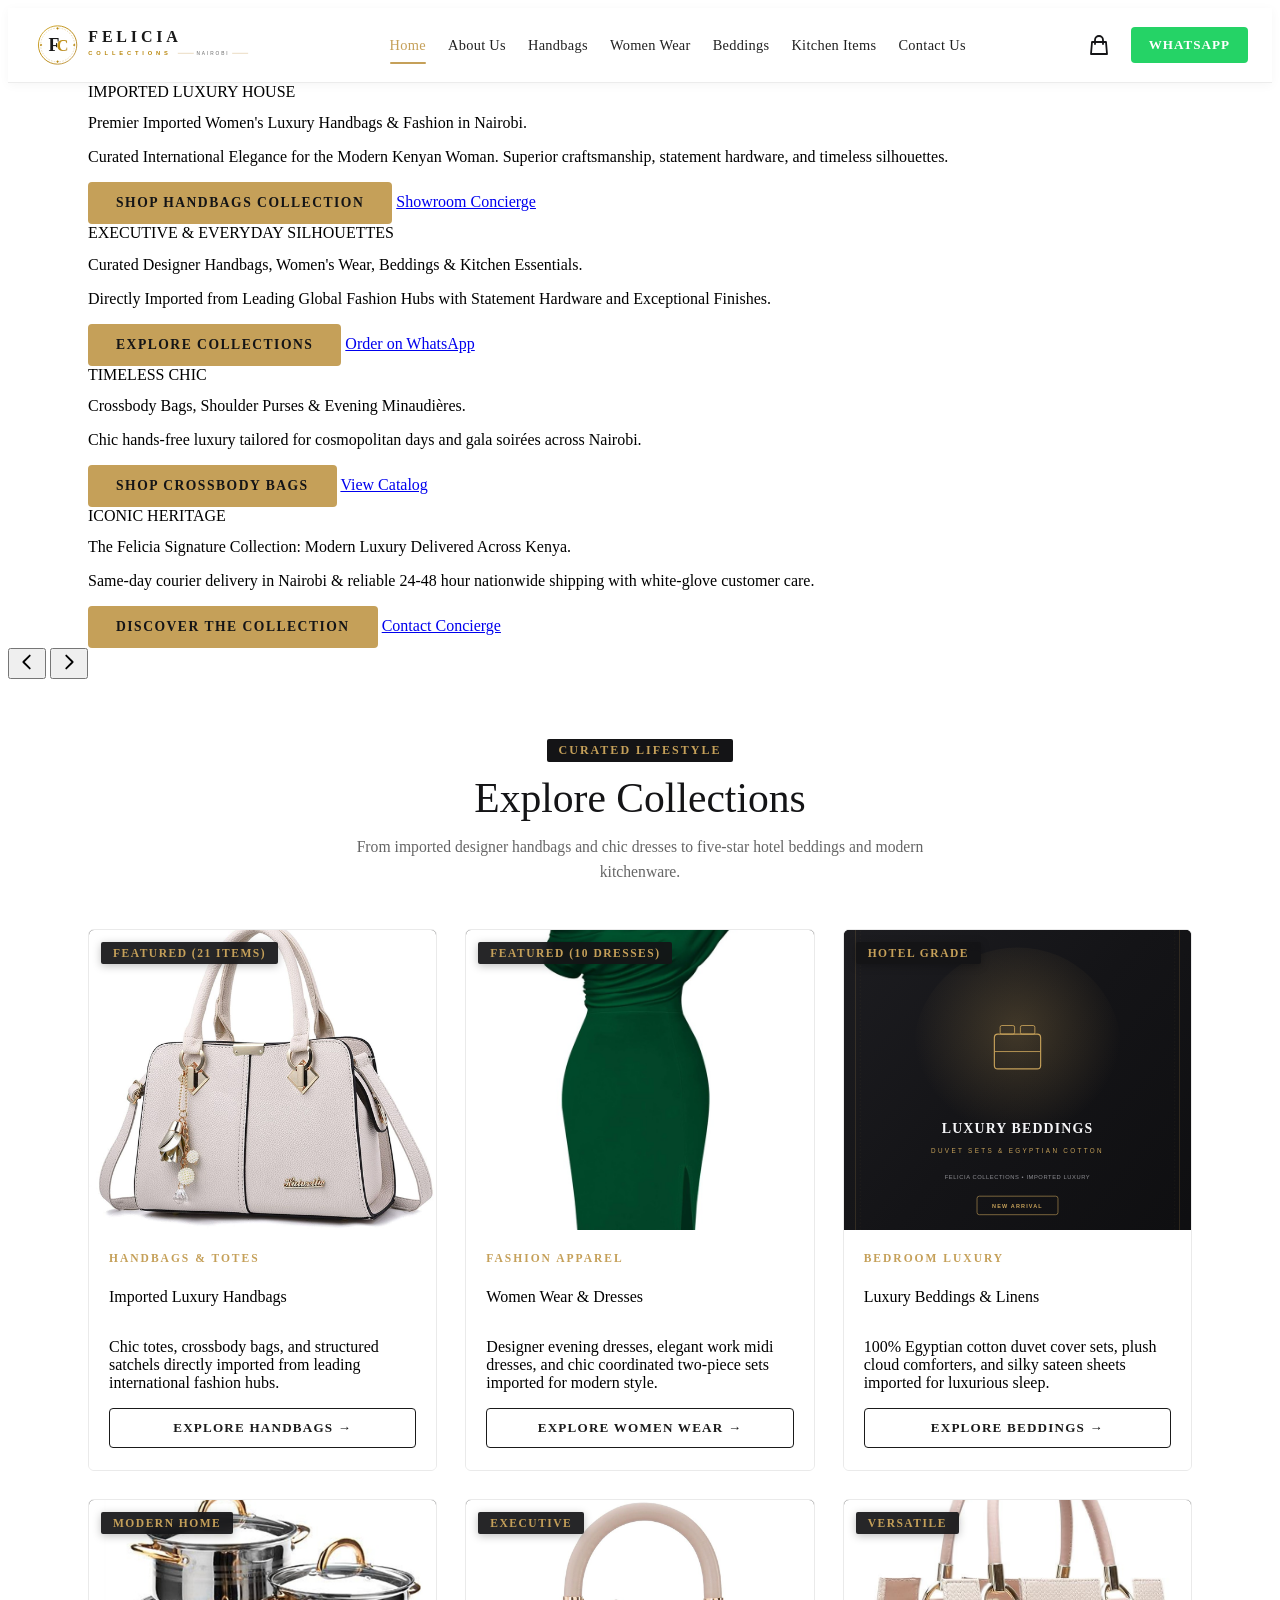
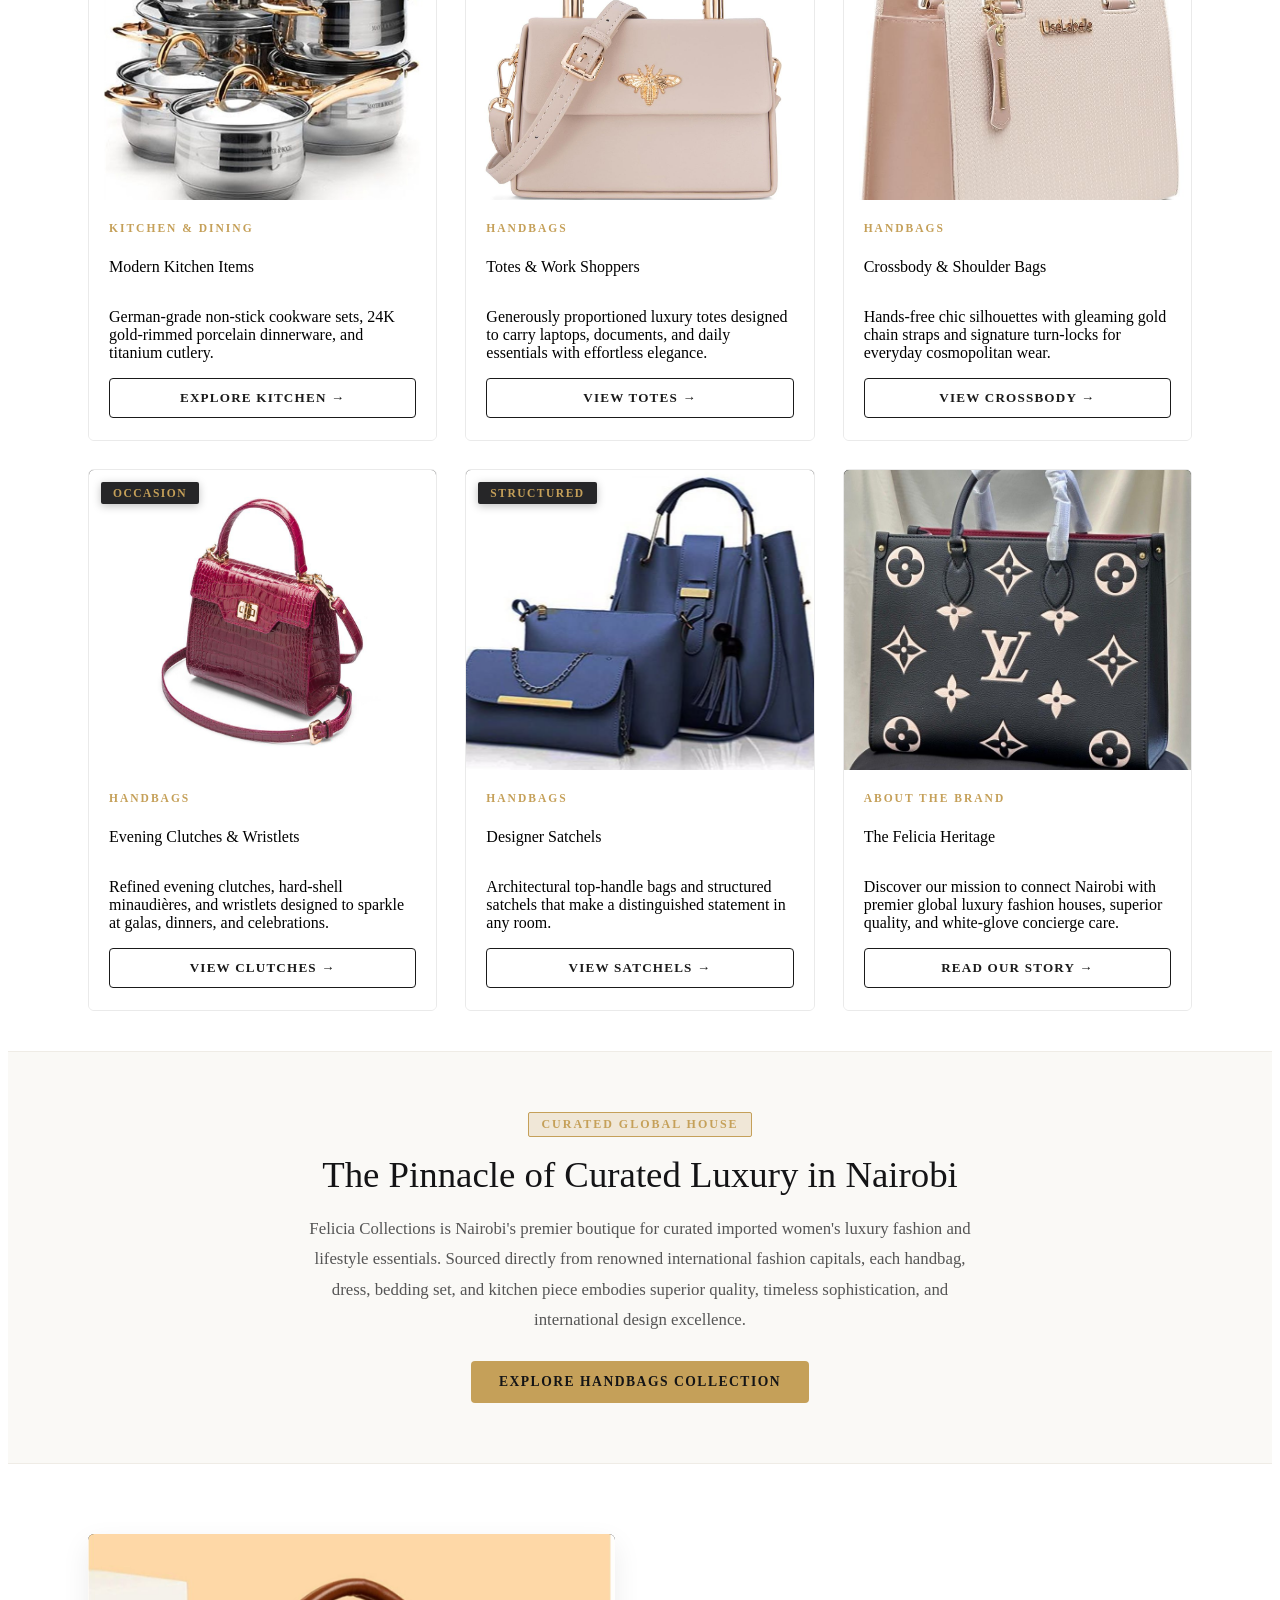
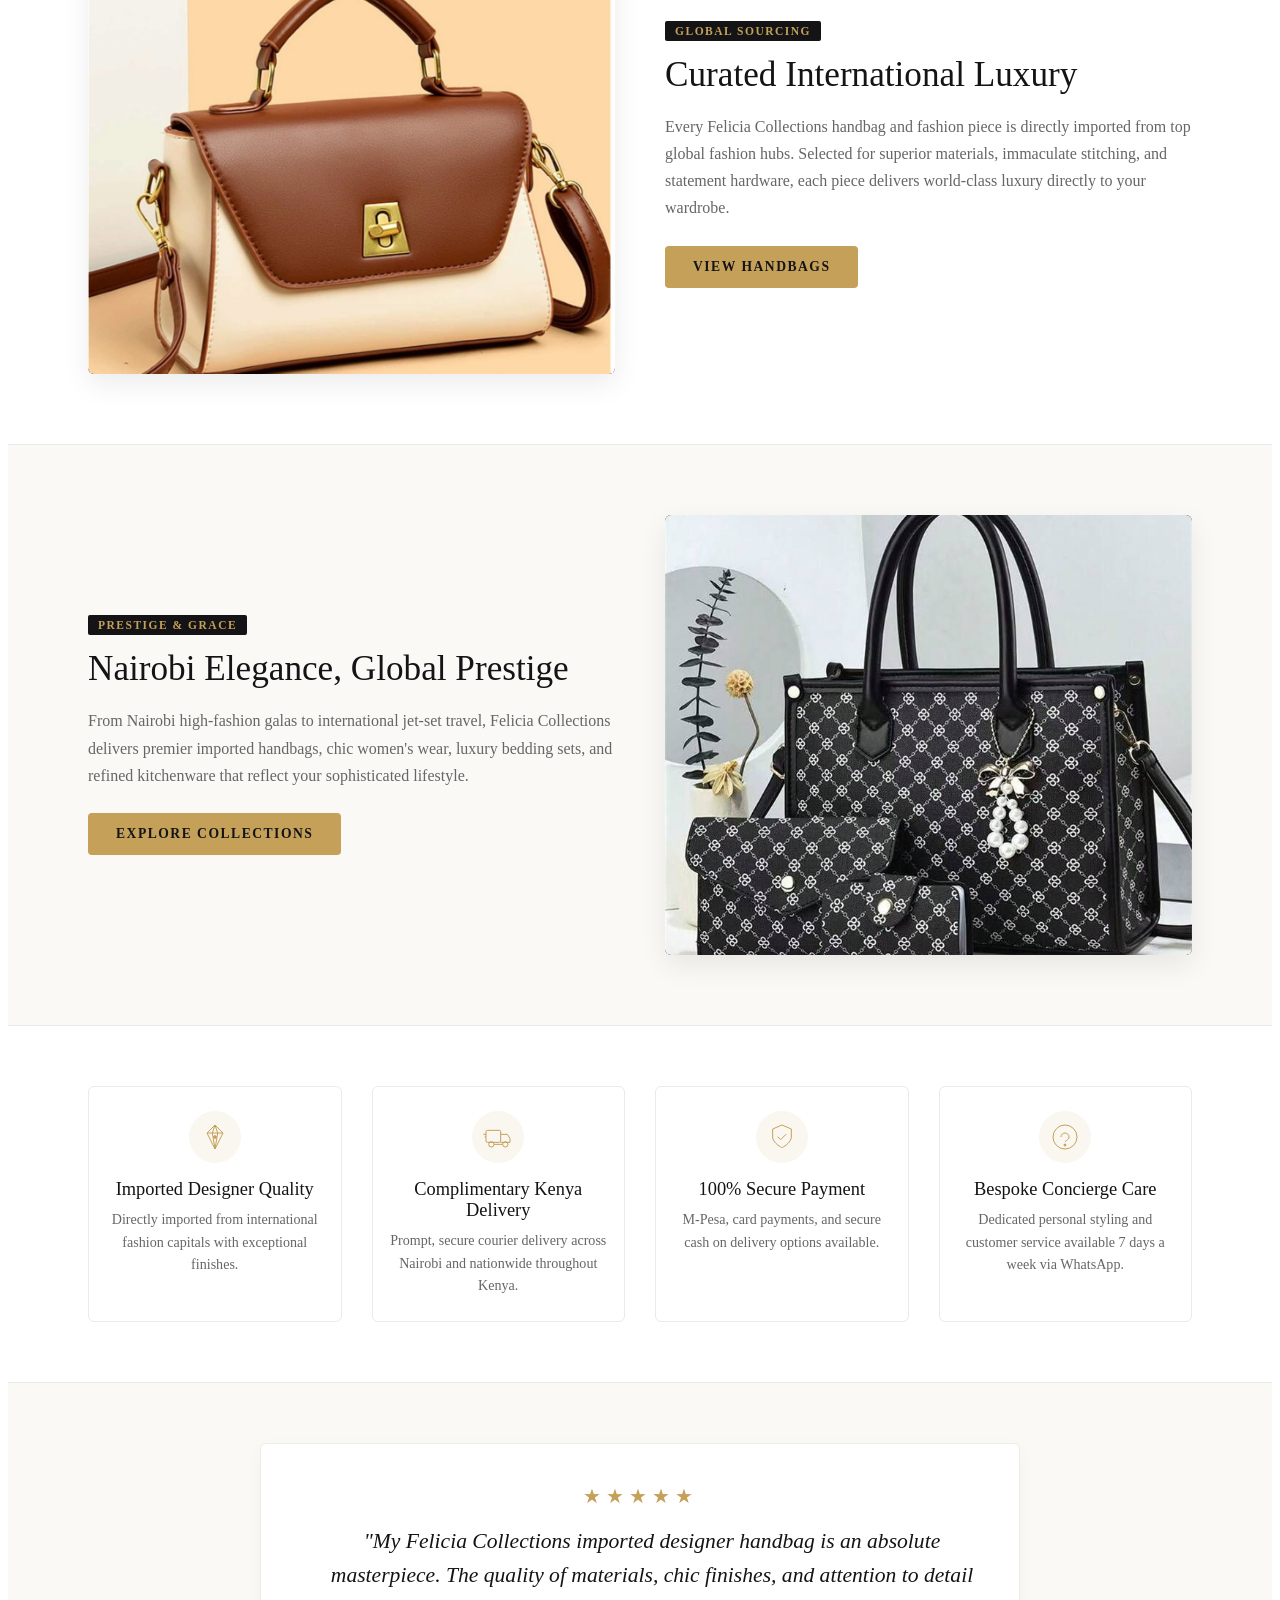
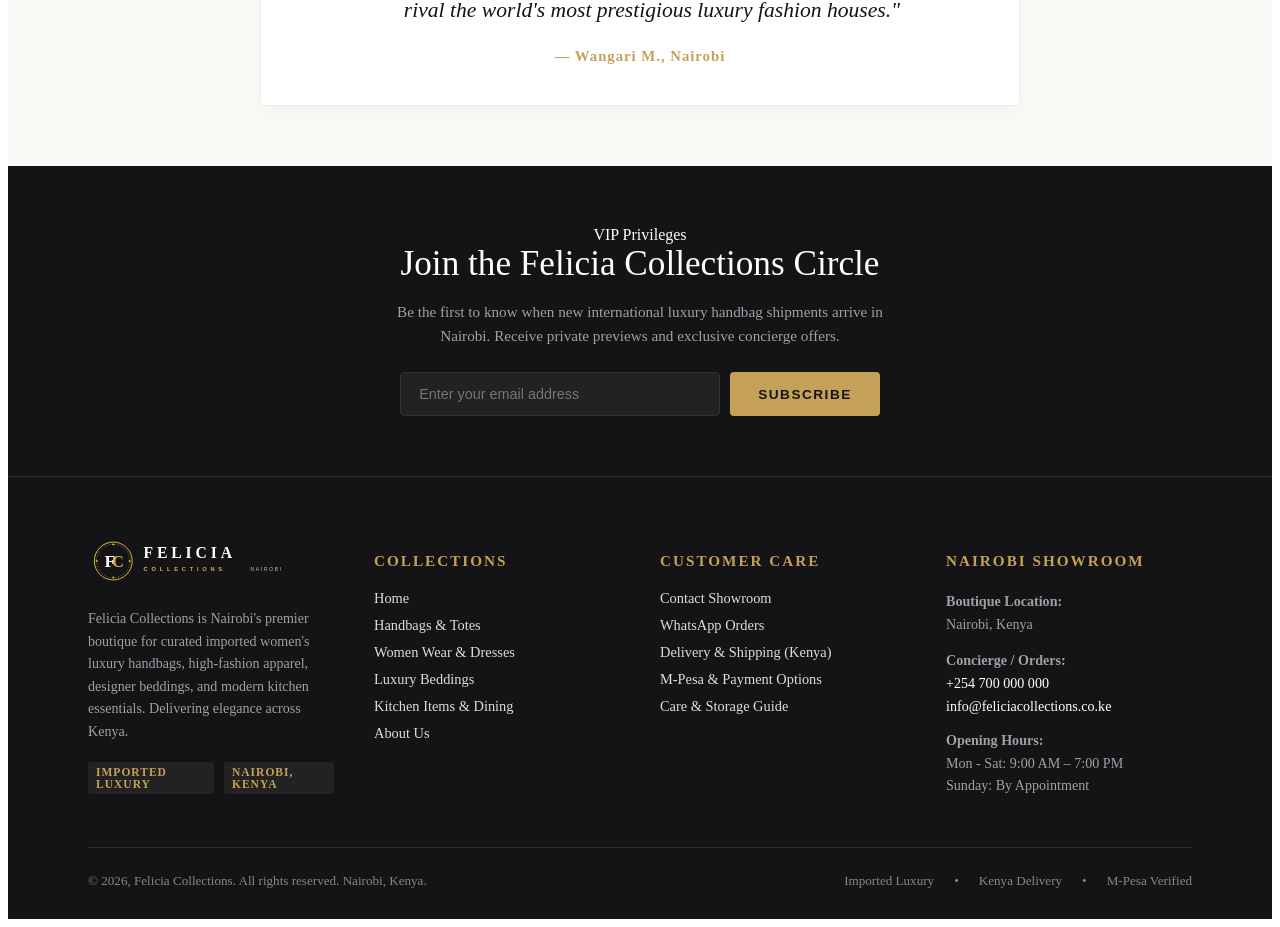
==== index.html @ e9b94bb6 "Initial commit: Felicia Collections website" ====
<!doctype html>
<html class="js" lang="en">
  <head>
    <meta charset="utf-8">
    <meta http-equiv="X-UA-Compatible" content="IE=edge">
    <meta name="viewport" content="width=device-width,initial-scale=1">
    <meta name="theme-color" content="#141416">
    <link rel="canonical" href="https://feliciacollections.co.ke/">
    <link rel="icon" type="image/svg+xml" href="images/felicia-favicon.svg">

    <title>Felicia Collections | Women's Luxury Handbags, Fashion &amp; Accessories in Nairobi</title>
    <meta name="description" content="Discover Felicia Collections: premier Nairobi luxury handbags, stylish totes, designer women's wear, luxury beddings and modern kitchen essentials imported for elegance.">
    <meta name="keywords" content="Felicia Collections, women handbags Nairobi, luxury bags Kenya, women fashion accessories Nairobi, leather tote bags Kenya, designer handbags Nairobi, women clothing and bags, luxury beddings Nairobi, kitchen items Kenya">

    <meta property="og:site_name" content="Felicia Collections">
    <meta property="og:url" content="https://feliciacollections.co.ke/">
    <meta property="og:title" content="Felicia Collections | Women's Luxury Handbags, Fashion &amp; Accessories in Nairobi">
    <meta property="og:type" content="website">
    <meta property="og:description" content="Discover Felicia Collections: premier Nairobi luxury handbags, stylish totes, designer women's wear, luxury beddings and modern kitchen essentials imported for elegance.">
    <meta property="og:image" content="images/d9ea7b0f924a6059c04134fa5bf24ef8.jpg">

    <meta name="twitter:card" content="summary_large_image">
    <meta name="twitter:title" content="Felicia Collections | Women's Luxury Handbags, Fashion &amp; Accessories in Nairobi">
    <meta name="twitter:description" content="Discover Felicia Collections: premier Nairobi luxury handbags, stylish totes, designer women's wear, luxury beddings and modern kitchen essentials imported for elegance.">
    <meta name="twitter:image" content="images/d9ea7b0f924a6059c04134fa5bf24ef8.jpg">

    <!-- CSS Assets -->
    <link href="css/base.css" rel="stylesheet" type="text/css" media="all">
    <link href="css/component-list-menu.css" rel="stylesheet" type="text/css" media="all">
    <link href="css/component-search.css" rel="stylesheet" type="text/css" media="all">
    <link href="css/component-menu-drawer.css" rel="stylesheet" type="text/css" media="all">
    <link href="css/component-price.css" rel="stylesheet" type="text/css" media="all">
    <link href="css/component-card.css" rel="stylesheet" type="text/css" media="all">
    <link href="css/section-footer.css" rel="stylesheet" type="text/css" media="all">
    <link href="css/component-list-social.css" rel="stylesheet" type="text/css" media="all">

    
<style id="felicia-master-ui-styles">
  :root {
    --felicia-gold: #C5A059;
    --felicia-gold-light: #D4AF37;
    --felicia-gold-dark: #A7823B;
    --felicia-dark: #141416;
    --felicia-dark-card: #1A1A1E;
    --felicia-cream: #FAF9F6;
  }

  *, *::before, *::after { box-sizing: border-box; }

  /* ===================================================
     1. SITE HEADER (Fixed height, no clipping, no wrapping)
     =================================================== */
  .felicia-site-header {
    position: sticky;
    top: 0;
    z-index: 1000;
    background: #FFFFFF;
    border-bottom: 1px solid #ECECEC;
    box-shadow: 0 2px 10px rgba(0, 0, 0, 0.04);
    width: 100%;
  }
  .felicia-header-inner {
    display: flex;
    align-items: center;
    justify-content: space-between;
    height: 74px;
    padding: 0 1.5rem;
    max-width: 1360px;
    margin: 0 auto;
  }
  .felicia-header-brand-wrap {
    display: flex;
    align-items: center;
    gap: 14px;
    flex-shrink: 0;
  }
  .felicia-mobile-hamburger {
    display: none;
    background: none;
    border: none;
    color: #141416;
    cursor: pointer;
    padding: 6px;
    border-radius: 4px;
  }
  .felicia-mobile-hamburger:hover {
    background: #F4F4F4;
  }
  .header__heading-logo {
    max-height: 46px;
    width: auto;
    object-fit: contain;
    display: block;
  }

  /* Desktop Nav */
  .felicia-desktop-nav {
    display: flex;
    align-items: center;
    justify-content: center;
    flex-grow: 1;
    margin: 0 1.5rem;
  }
  .felicia-desktop-menu {
    display: flex;
    align-items: center;
    gap: 22px;
    list-style: none;
    margin: 0;
    padding: 0;
    white-space: nowrap !important;
    flex-wrap: nowrap !important;
  }
  .felicia-nav-item {
    text-decoration: none;
    font-size: 0.9rem;
    font-weight: 500;
    color: #222222;
    letter-spacing: 0.3px;
    padding: 8px 0;
    position: relative;
    transition: color 0.2s ease;
    white-space: nowrap;
    display: inline-block;
  }
  .felicia-nav-item:hover, .felicia-nav-item.active {
    color: var(--felicia-gold);
  }
  .felicia-nav-item.active::after {
    content: '';
    position: absolute;
    bottom: -2px;
    left: 0;
    right: 0;
    height: 2px;
    background: var(--felicia-gold);
    border-radius: 2px;
  }

  /* Header Actions */
  .felicia-header-actions {
    display: flex;
    align-items: center;
    gap: 14px;
    flex-shrink: 0;
  }

  /* Responsive Breakpoint for Mobile Nav (<= 1080px) */
  @media screen and (max-width: 1080px) {
    .felicia-mobile-hamburger {
      display: flex;
      align-items: center;
      justify-content: center;
    }
    .felicia-desktop-nav {
      display: none !important;
    }
    .felicia-header-inner {
      height: 64px;
      padding: 0 1rem;
    }
    .header__heading-logo {
      max-height: 38px;
    }
  }

  /* Mobile Drawer */
  .felicia-mobile-drawer-panel {
    position: absolute;
    top: 0;
    left: -320px;
    width: 100%;
    max-width: 320px;
    height: 100%;
    background: #FFFFFF;
    box-shadow: 4px 0 25px rgba(0,0,0,0.15);
    display: flex;
    flex-direction: column;
    transition: left 0.3s cubic-bezier(0.16, 1, 0.3, 1);
    z-index: 10001;
  }
  .felicia-drawer-overlay.active .felicia-mobile-drawer-panel {
    left: 0;
  }
  .felicia-mobile-nav-link {
    text-decoration: none;
    font-size: 1.05rem;
    font-weight: 500;
    color: #141416;
    padding: 8px 0;
    display: block;
    transition: color 0.2s ease;
  }
  .felicia-mobile-nav-link.active, .felicia-mobile-nav-link:hover {
    color: var(--felicia-gold);
    font-weight: 600;
  }

  /* ===================================================
     2. HERO SECTIONS & TAGS (NEVER OVERLAP TITLE!)
     =================================================== */
  .felicia-page-hero {
    background: #141416;
    color: #FFFFFF;
    padding: 70px 20px 65px 20px;
    text-align: center;
    position: relative;
    overflow: hidden;
  }
  .felicia-page-hero::before {
    content: '';
    position: absolute;
    top: 0; left: 0; right: 0; bottom: 0;
    background: radial-gradient(circle at center, rgba(197, 160, 89, 0.16) 0%, rgba(0,0,0,0.65) 80%);
    pointer-events: none;
  }
  .felicia-page-hero-inner {
    position: relative;
    max-width: 820px;
    margin: 0 auto;
    z-index: 1;
    display: flex;
    flex-direction: column;
    align-items: center;
    justify-content: center;
  }

  /* Static, standalone hero pill tag (NEVER ABSOLUTE!) */
  .felicia-hero-tag {
    display: inline-block !important;
    position: static !important;
    padding: 6px 16px;
    background: rgba(197, 160, 89, 0.16);
    border: 1px solid var(--felicia-gold);
    color: var(--felicia-gold);
    font-size: 0.75rem;
    font-weight: 600;
    letter-spacing: 2px;
    text-transform: uppercase;
    border-radius: 2px;
    margin: 0 auto 18px auto;
    width: fit-content;
  }

  .felicia-page-hero h1 {
    font-family: 'Playfair Display', Georgia, serif;
    font-size: clamp(2.1rem, 4vw, 3.2rem);
    font-weight: 700;
    letter-spacing: 1px;
    margin: 0 0 16px 0;
    color: #F8F8FA;
    line-height: 1.25;
    position: static !important;
  }

  .felicia-page-hero p {
    font-size: clamp(0.95rem, 1.8vw, 1.15rem);
    color: #D4AF37;
    letter-spacing: 0.5px;
    margin: 0 auto;
    line-height: 1.65;
    max-width: 650px;
    position: static !important;
  }

  /* Standalone section tag */
  .felicia-section-tag {
    display: inline-block !important;
    position: static !important;
    padding: 5px 14px;
    background: #141416;
    color: var(--felicia-gold);
    font-size: 0.72rem;
    font-weight: 600;
    letter-spacing: 2px;
    text-transform: uppercase;
    border-radius: 2px;
    margin: 0 auto 12px auto;
    width: fit-content;
  }

  /* Product Card Image Badge (ONLY on card images) */
  .felicia-card-badge {
    position: absolute;
    top: 12px;
    left: 12px;
    z-index: 2;
    padding: 5px 12px;
    background: rgba(20, 20, 22, 0.92);
    color: var(--felicia-gold);
    font-size: 0.72rem;
    font-weight: 600;
    letter-spacing: 1.5px;
    text-transform: uppercase;
    border-radius: 2px;
    backdrop-filter: blur(4px);
    box-shadow: 0 2px 8px rgba(0,0,0,0.25);
  }

  /* ===================================================
     3. PRODUCT CARDS & GRID
     =================================================== */
  .felicia-grid {
    display: grid;
    grid-template-columns: repeat(3, 1fr);
    gap: 28px;
    width: 100%;
    box-sizing: border-box;
    margin: 0;
    padding: 0;
  }
  @media screen and (max-width: 989px) {
    .felicia-grid {
      grid-template-columns: repeat(2, 1fr);
      gap: 20px;
    }
  }
  @media screen and (max-width: 600px) {
    .felicia-grid {
      grid-template-columns: 1fr;
      gap: 18px;
    }
  }

  .felicia-product-card {
    position: relative;
    background: #FFFFFF;
    border: 1px solid #EAEAEA;
    border-radius: 6px;
    overflow: hidden !important;
    display: flex;
    flex-direction: column;
    box-sizing: border-box;
    width: 100%;
    transition: transform 0.3s ease, box-shadow 0.3s ease;
  }
  .felicia-product-card:hover {
    transform: translateY(-4px);
    box-shadow: 0 14px 30px rgba(0, 0, 0, 0.08);
  }

  .felicia-card-img-wrapper {
    position: relative;
    width: 100%;
    height: 300px;
    overflow: hidden !important;
    background: #141416;
    display: block;
    cursor: pointer;
  }
  .felicia-card-img-wrapper img {
    position: absolute;
    top: 0;
    left: 0;
    width: 100% !important;
    height: 100% !important;
    max-width: 100% !important;
    object-fit: cover !important;
    display: block;
    transition: transform 0.5s ease;
    border: 0;
  }
  .felicia-product-card:hover .felicia-card-img-wrapper img {
    transform: scale(1.05);
  }

  .felicia-card-body {
    padding: 22px 20px;
    display: flex;
    flex-direction: column;
    flex-grow: 1;
    background: #FFFFFF;
    box-sizing: border-box;
  }
  .felicia-card-category {
    font-size: 0.72rem;
    color: var(--felicia-gold);
    text-transform: uppercase;
    letter-spacing: 2px;
    font-weight: 600;
    margin-bottom: 8px;
  }
  .felicia-product-title-link {
    font-family: 'Playfair Display', Georgia, serif;
    font-size: 1.15rem;
    font-weight: 600;
    color: #1A1A1A;
    text-decoration: underline;
    text-underline-offset: 3px;
    text-decoration-color: #0b66c2;
    line-height: 1.35;
    margin: 0 0 10px 0;
    display: inline-block;
    transition: color 0.2s ease, text-decoration-color 0.2s ease;
    cursor: pointer;
  }
  .felicia-product-title-link:hover {
    color: #0b66c2;
    text-decoration-color: #0b66c2;
  }
  .felicia-card-price {
    font-size: 1.15rem;
    font-weight: 700;
    color: #1A1A1A;
    margin-bottom: 14px;
    letter-spacing: 0.5px;
  }
  .felicia-btn-add-to-cart {
    display: flex;
    align-items: center;
    justify-content: center;
    width: 100%;
    background: #1E5631;
    color: #FFFFFF !important;
    padding: 12px 16px;
    font-weight: 700;
    font-size: 0.88rem;
    letter-spacing: 1px;
    text-transform: uppercase;
    border: none;
    border-radius: 4px;
    cursor: pointer;
    transition: background 0.2s ease, transform 0.15s ease, box-shadow 0.2s ease;
    text-decoration: underline;
    text-underline-offset: 3px;
    margin-top: auto;
  }
  .felicia-btn-add-to-cart:hover {
    background: #144023;
    transform: translateY(-1px);
    box-shadow: 0 4px 12px rgba(30, 86, 49, 0.35);
  }
  .felicia-btn-add-to-cart:active {
    transform: translateY(0);
  }

  /* WhatsApp & Action buttons */
  .felicia-btn-whatsapp {
    display: inline-flex;
    align-items: center;
    justify-content: center;
    gap: 8px;
    background: #25D366;
    color: #FFFFFF !important;
    padding: 10px 18px;
    font-weight: 600;
    font-size: 0.82rem;
    letter-spacing: 1px;
    text-transform: uppercase;
    text-decoration: none;
    border-radius: 4px;
    transition: background 0.25s ease, transform 0.2s ease;
    border: none;
    cursor: pointer;
    white-space: nowrap;
  }
  .felicia-btn-whatsapp:hover {
    background: #1EBE5D;
    transform: translateY(-1px);
  }

  .felicia-btn-primary {
    display: inline-block;
    background: var(--felicia-gold);
    color: #141416 !important;
    padding: 13px 28px;
    font-size: 0.85rem;
    font-weight: 600;
    letter-spacing: 1.5px;
    text-transform: uppercase;
    text-decoration: none;
    border-radius: 4px;
    transition: all 0.25s ease;
  }
  .felicia-btn-primary:hover {
    background: var(--felicia-gold-light);
    transform: translateY(-2px);
    box-shadow: 0 8px 20px rgba(197, 160, 89, 0.35);
  }

  .felicia-card-btn {
    display: block;
    text-align: center;
    padding: 11px 16px;
    font-size: 0.82rem;
    font-weight: 600;
    text-transform: uppercase;
    letter-spacing: 1.2px;
    border: 1px solid #1A1A1A;
    color: #1A1A1A;
    text-decoration: none;
    border-radius: 4px;
    transition: all 0.25s ease;
    margin-top: auto;
  }
  .felicia-card-btn:hover {
    background: #1A1A1A;
    color: var(--felicia-gold);
    border-color: #1A1A1A;
  }

  /* Cart Trigger & Counter */
  .felicia-cart-trigger {
    position: relative;
    background: none;
    border: none;
    cursor: pointer;
    display: flex;
    align-items: center;
    color: #141416;
    padding: 6px;
  }
  .felicia-cart-counter {
    position: absolute;
    top: -4px;
    right: -6px;
    background: var(--felicia-gold);
    color: #141416;
    font-size: 0.72rem;
    font-weight: 700;
    min-width: 19px;
    height: 19px;
    border-radius: 50%;
    display: flex;
    align-items: center;
    justify-content: center;
    padding: 0 4px;
    box-shadow: 0 2px 6px rgba(0,0,0,0.25);
  }
</style>

  </head>
  <body class="gradient">
<header class="felicia-site-header">
      <div class="felicia-header-inner">
        
        <!-- Left: Mobile Hamburger & Brand Logo -->
        <div class="felicia-header-brand-wrap">
          <button type="button" class="felicia-mobile-hamburger" onclick="toggleMobileDrawer(true)" aria-label="Open Navigation">
            <svg xmlns="http://www.w3.org/2000/svg" width="24" height="24" fill="none" viewBox="0 0 24 24" stroke="currentColor" stroke-width="2">
              <path stroke-linecap="round" stroke-linejoin="round" d="M4 6h16M4 12h16M4 18h16" />
            </svg>
          </button>

          <a href="index.html" style="display: flex; align-items: center; text-decoration: none;">
            <img src="images/felicia-collections-logo.svg" alt="Felicia Collections" width="220" height="44" class="header__heading-logo">
          </a>
        </div>

        <!-- Center: Desktop Navigation (Single Line, No Wrap) -->
        <nav class="felicia-desktop-nav" aria-label="Main Navigation">
          <ul class="felicia-desktop-menu">
            <li><a href="index.html" class="felicia-nav-item active">Home</a></li>
        <li><a href="about-us.html" class="felicia-nav-item">About Us</a></li>
        <li><a href="handbags.html" class="felicia-nav-item">Handbags</a></li>
        <li><a href="women-wear.html" class="felicia-nav-item">Women Wear</a></li>
        <li><a href="beddings.html" class="felicia-nav-item">Beddings</a></li>
        <li><a href="kitchen-items.html" class="felicia-nav-item">Kitchen Items</a></li>
        <li><a href="contact-us.html" class="felicia-nav-item">Contact Us</a></li>
          </ul>
        </nav>

        <!-- Right: Actions (Cart & WhatsApp) -->
        <div class="felicia-header-actions">
          <button type="button" class="felicia-cart-trigger" onclick="toggleCartDrawer(true)" aria-label="View Shopping Bag" title="Shopping Bag">
            <svg xmlns="http://www.w3.org/2000/svg" fill="none" viewBox="0 0 24 24" stroke="currentColor" stroke-width="1.8" width="24" height="24">
              <path stroke-linecap="round" stroke-linejoin="round" d="M16 11V7a4 4 0 00-8 0v4M5 9h14l1 12H4L5 9z" />
            </svg>
            <span class="felicia-cart-counter">0</span>
          </button>
          
          <a href="https://wa.me/254700000000?text=Hello%20Felicia%20Collections,%20I%20would%20like%20to%20inquire%20about%20your%20luxury%20products" class="felicia-btn-whatsapp" target="_blank" rel="noopener">
            WhatsApp
          </a>
        </div>

      </div>
    </header>

    <!-- Mobile Navigation Drawer -->
    <div id="felicia-mobile-drawer" class="felicia-drawer-overlay" onclick="handleMobileDrawerClick(event)">
      <div class="felicia-mobile-drawer-panel">
        <div style="display: flex; align-items: center; justify-content: space-between; padding: 18px 20px; border-bottom: 1px solid #EEE;">
          <img src="images/felicia-collections-logo.svg" alt="Felicia Collections" width="180" height="38">
          <button type="button" onclick="toggleMobileDrawer(false)" style="background: none; border: none; font-size: 1.8rem; cursor: pointer; color: #141416; line-height: 1;">&times;</button>
        </div>
        <ul style="list-style: none; padding: 20px; margin: 0; display: flex; flex-direction: column; gap: 12px;">
          <li><a href="index.html" class="felicia-mobile-nav-link active">Home</a></li>
      <li><a href="about-us.html" class="felicia-mobile-nav-link">About Us</a></li>
      <li><a href="handbags.html" class="felicia-mobile-nav-link">Handbags</a></li>
      <li><a href="women-wear.html" class="felicia-mobile-nav-link">Women Wear</a></li>
      <li><a href="beddings.html" class="felicia-mobile-nav-link">Beddings</a></li>
      <li><a href="kitchen-items.html" class="felicia-mobile-nav-link">Kitchen Items</a></li>
      <li><a href="contact-us.html" class="felicia-mobile-nav-link">Contact Us</a></li>
        </ul>
        <div style="padding: 20px; border-top: 1px solid #EEE; margin-top: auto;">
          <a href="https://wa.me/254700000000" class="felicia-btn-whatsapp" style="width: 100%; text-align: center;">WhatsApp Concierge</a>
        </div>
      </div>
    </div>
<main id="MainContent" class="content-for-layout focus-none" role="main" tabindex="-1">

    <!-- Auto-Changing Hero Slideshow -->
    <section class="felicia-hero-slider" id="felicia-hero-slider" aria-label="Hero Slideshow">
      
      <!-- Slide 1 -->
      <div class="felicia-slide active" data-slide="0">
        <div class="felicia-slide-bg" style="background-image: url('images/275eecf5570e69c7487aad7771a700c2.jpg');"></div>
        <div class="felicia-slide-overlay"></div>
        <div class="page-width" style="height: 100%;">
          <div class="felicia-slide-content">
            <span class="felicia-slide-tag">IMPORTED LUXURY HOUSE</span>
            <h2 class="felicia-slide-title">Premier Imported Women's Luxury Handbags &amp; Fashion in Nairobi.</h2>
            <p class="felicia-slide-desc">Curated International Elegance for the Modern Kenyan Woman. Superior craftsmanship, statement hardware, and timeless silhouettes.</p>
            <div class="felicia-slide-actions">
              <a href="handbags.html" class="felicia-btn-primary">Shop Handbags Collection</a>
              <a href="contact-us.html" class="felicia-btn-outline">Showroom Concierge</a>
            </div>
          </div>
        </div>
      </div>

      <!-- Slide 2 -->
      <div class="felicia-slide" data-slide="1">
        <div class="felicia-slide-bg" style="background-image: url('images/ba971fbf79e3d92a002446cdb85b4d7f.jpg');"></div>
        <div class="felicia-slide-overlay"></div>
        <div class="page-width" style="height: 100%;">
          <div class="felicia-slide-content">
            <span class="felicia-slide-tag">EXECUTIVE &amp; EVERYDAY SILHOUETTES</span>
            <h2 class="felicia-slide-title">Curated Designer Handbags, Women's Wear, Beddings &amp; Kitchen Essentials.</h2>
            <p class="felicia-slide-desc">Directly Imported from Leading Global Fashion Hubs with Statement Hardware and Exceptional Finishes.</p>
            <div class="felicia-slide-actions">
              <a href="handbags.html" class="felicia-btn-primary">Explore Collections</a>
              <a href="https://wa.me/254700000000" class="felicia-btn-outline" target="_blank" rel="noopener">Order on WhatsApp</a>
            </div>
          </div>
        </div>
      </div>

      <!-- Slide 3 -->
      <div class="felicia-slide" data-slide="2">
        <div class="felicia-slide-bg" style="background-image: url('images/0b958184287aa3df7714433d45dcdc85.jpg');"></div>
        <div class="felicia-slide-overlay"></div>
        <div class="page-width" style="height: 100%;">
          <div class="felicia-slide-content">
            <span class="felicia-slide-tag">TIMELESS CHIC</span>
            <h2 class="felicia-slide-title">Crossbody Bags, Shoulder Purses &amp; Evening Minaudières.</h2>
            <p class="felicia-slide-desc">Chic hands-free luxury tailored for cosmopolitan days and gala soirées across Nairobi.</p>
            <div class="felicia-slide-actions">
              <a href="handbags.html" class="felicia-btn-primary">Shop Crossbody Bags</a>
              <a href="handbags.html" class="felicia-btn-outline">View Catalog</a>
            </div>
          </div>
        </div>
      </div>

      <!-- Slide 4 -->
      <div class="felicia-slide" data-slide="3">
        <div class="felicia-slide-bg" style="background-image: url('images/d9ea7b0f924a6059c04134fa5bf24ef8.jpg');"></div>
        <div class="felicia-slide-overlay"></div>
        <div class="page-width" style="height: 100%;">
          <div class="felicia-slide-content">
            <span class="felicia-slide-tag">ICONIC HERITAGE</span>
            <h2 class="felicia-slide-title">The Felicia Signature Collection: Modern Luxury Delivered Across Kenya.</h2>
            <p class="felicia-slide-desc">Same-day courier delivery in Nairobi &amp; reliable 24-48 hour nationwide shipping with white-glove customer care.</p>
            <div class="felicia-slide-actions">
              <a href="handbags.html" class="felicia-btn-primary">Discover the Collection</a>
              <a href="contact-us.html" class="felicia-btn-outline">Contact Concierge</a>
            </div>
          </div>
        </div>
      </div>

      <!-- Controls -->
      <button class="felicia-slider-arrow felicia-slider-prev" onclick="changeHeroSlide(-1)" aria-label="Previous Slide">
        <svg xmlns="http://www.w3.org/2000/svg" fill="none" viewBox="0 0 24 24" stroke="currentColor" width="22" height="22" stroke-width="2">
          <path stroke-linecap="round" stroke-linejoin="round" d="M15 19l-7-7 7-7"/>
        </svg>
      </button>
      <button class="felicia-slider-arrow felicia-slider-next" onclick="changeHeroSlide(1)" aria-label="Next Slide">
        <svg xmlns="http://www.w3.org/2000/svg" fill="none" viewBox="0 0 24 24" stroke="currentColor" width="22" height="22" stroke-width="2">
          <path stroke-linecap="round" stroke-linejoin="round" d="M9 5l7 7-7 7"/>
        </svg>
      </button>

      <div class="felicia-slider-dots">
        <div class="felicia-slider-dot active" onclick="jumpToHeroSlide(0)"></div>
        <div class="felicia-slider-dot" onclick="jumpToHeroSlide(1)"></div>
        <div class="felicia-slider-dot" onclick="jumpToHeroSlide(2)"></div>
        <div class="felicia-slider-dot" onclick="jumpToHeroSlide(3)"></div>
      </div>

    </section>

    <!-- Slideshow Auto-Interval JS Script -->
    <script>
      (function() {
        let currentSlide = 0;
        const slides = document.querySelectorAll('.felicia-slide');
        const dots = document.querySelectorAll('.felicia-slider-dot');
        const totalSlides = slides.length;
        let slideInterval = null;
        const intervalTime = 4500; // 4.5 seconds

        function showSlide(index) {
          slides.forEach((s, i) => {
            s.classList.toggle('active', i === index);
          });
          dots.forEach((d, i) => {
            d.classList.toggle('active', i === index);
          });
          currentSlide = index;
        }

        window.changeHeroSlide = function(direction) {
          let next = (currentSlide + direction + totalSlides) % totalSlides;
          showSlide(next);
          resetInterval();
        };

        window.jumpToHeroSlide = function(index) {
          showSlide(index);
          resetInterval();
        };

        function startInterval() {
          if (!slideInterval) {
            slideInterval = setInterval(() => {
              let next = (currentSlide + 1) % totalSlides;
              showSlide(next);
            }, intervalTime);
          }
        }

        function stopInterval() {
          if (slideInterval) {
            clearInterval(slideInterval);
            slideInterval = null;
          }
        }

        function resetInterval() {
          stopInterval();
          startInterval();
        }

        const sliderEl = document.getElementById('felicia-hero-slider');
        if (sliderEl) {
          sliderEl.addEventListener('mouseenter', stopInterval);
          sliderEl.addEventListener('mouseleave', startInterval);
          sliderEl.addEventListener('touchstart', stopInterval, { passive: true });
          sliderEl.addEventListener('touchend', startInterval, { passive: true });
        }

        startInterval();
      })();
    </script>
  
    <section id="shopify-section-collection-list" class="shopify-section section section-collection-list" style="padding: 60px 0 40px 0; background: #FFFFFF;">
      <div class="page-width">
        
        <div style="text-align: center; margin-bottom: 45px;">
          <span style="display: inline-block; padding: 4px 12px; background: #141416; color: #C5A059; font-size: 0.75rem; font-weight: 600; letter-spacing: 2px; text-transform: uppercase; border-radius: 2px; margin-bottom: 12px;">Curated Lifestyle</span>
          <h2 style="font-family: 'Playfair Display', Georgia, serif; font-size: clamp(2rem, 3.5vw, 2.6rem); margin: 0 0 12px 0; color: #141416;">
            Explore Collections
          </h2>
          <p style="color: #666; max-width: 650px; margin: 0 auto; font-size: 0.98rem; line-height: 1.6;">
            From imported designer handbags and chic dresses to five-star hotel beddings and modern kitchenware.
          </p>
        </div>

        <div class="felicia-grid">
          
          <!-- Card 1: Handbags -->
          <div class="felicia-product-card">
            <div class="felicia-card-img-wrapper">
        <img src="images/d9ea7b0f924a6059c04134fa5bf24ef8.jpg" alt="Imported Luxury Handbags" loading="lazy">
        <span class="felicia-card-badge">Featured (21 Items)</span>
            </div>
            <div class="felicia-card-body">
              <div class="felicia-card-category">HANDBAGS &amp; TOTES</div>
              <h3 class="felicia-card-title">Imported Luxury Handbags</h3>
              <p class="felicia-card-desc">Chic totes, crossbody bags, and structured satchels directly imported from leading international fashion hubs.</p>
              <a href="handbags.html" class="felicia-card-btn">Explore Handbags &rarr;</a>
            </div>
          </div>

          <!-- Card 2: Women Wear -->
          <div class="felicia-product-card">
            <div class="felicia-card-img-wrapper">
        <img src="images/women-dress-1.jpg" alt="Women Wear &amp; Dresses" loading="lazy">
        <span class="felicia-card-badge">Featured (10 Dresses)</span>
            </div>
            <div class="felicia-card-body">
              <div class="felicia-card-category">FASHION APPAREL</div>
              <h3 class="felicia-card-title">Women Wear &amp; Dresses</h3>
              <p class="felicia-card-desc">Designer evening dresses, elegant work midi dresses, and chic coordinated two-piece sets imported for modern style.</p>
              <a href="women-wear.html" class="felicia-card-btn">Explore Women Wear &rarr;</a>
            </div>
          </div>

          <!-- Card 3: Beddings -->
          <div class="felicia-product-card">
            <div class="felicia-card-img-wrapper">
        <img src="images/placeholder-beddings.svg" alt="Luxury Beddings &amp; Linens" loading="lazy">
        <span class="felicia-card-badge">Hotel Grade</span>
            </div>
            <div class="felicia-card-body">
              <div class="felicia-card-category">BEDROOM LUXURY</div>
              <h3 class="felicia-card-title">Luxury Beddings &amp; Linens</h3>
              <p class="felicia-card-desc">100% Egyptian cotton duvet cover sets, plush cloud comforters, and silky sateen sheets imported for luxurious sleep.</p>
              <a href="beddings.html" class="felicia-card-btn">Explore Beddings &rarr;</a>
            </div>
          </div>

          <!-- Card 4: Kitchen Items -->
          <div class="felicia-product-card">
            <div class="felicia-card-img-wrapper">
        <img src="images/kitchen-item-1.jpg" alt="Modern Kitchen Items &amp; Dining" loading="lazy">
        <span class="felicia-card-badge">Modern Home</span>
            </div>
            <div class="felicia-card-body">
              <div class="felicia-card-category">KITCHEN &amp; DINING</div>
              <h3 class="felicia-card-title">Modern Kitchen Items</h3>
              <p class="felicia-card-desc">German-grade non-stick cookware sets, 24K gold-rimmed porcelain dinnerware, and titanium cutlery.</p>
              <a href="kitchen-items.html" class="felicia-card-btn">Explore Kitchen &rarr;</a>
            </div>
          </div>

          <!-- Card 5: Totes & Shoppers -->
          <div class="felicia-product-card">
            <div class="felicia-card-img-wrapper">
        <img src="images/73338b9b9a82f2c5d7f2ec83f620b96f.jpg" alt="Executive Totes &amp; Shoppers" loading="lazy">
        <span class="felicia-card-badge">Executive</span>
            </div>
            <div class="felicia-card-body">
              <div class="felicia-card-category">HANDBAGS</div>
              <h3 class="felicia-card-title">Totes &amp; Work Shoppers</h3>
              <p class="felicia-card-desc">Generously proportioned luxury totes designed to carry laptops, documents, and daily essentials with effortless elegance.</p>
              <a href="handbags.html" class="felicia-card-btn">View Totes &rarr;</a>
            </div>
          </div>

          <!-- Card 6: Crossbody Bags -->
          <div class="felicia-product-card">
            <div class="felicia-card-img-wrapper">
        <img src="images/0b958184287aa3df7714433d45dcdc85.jpg" alt="Crossbody &amp; Shoulder Bags" loading="lazy">
        <span class="felicia-card-badge">Versatile</span>
            </div>
            <div class="felicia-card-body">
              <div class="felicia-card-category">HANDBAGS</div>
              <h3 class="felicia-card-title">Crossbody &amp; Shoulder Bags</h3>
              <p class="felicia-card-desc">Hands-free chic silhouettes with gleaming gold chain straps and signature turn-locks for everyday cosmopolitan wear.</p>
              <a href="handbags.html" class="felicia-card-btn">View Crossbody &rarr;</a>
            </div>
          </div>

          <!-- Card 7: Evening Clutches -->
          <div class="felicia-product-card">
            <div class="felicia-card-img-wrapper">
        <img src="images/4e9889b9004931b2709ec9929594050f.jpg" alt="Evening Clutches &amp; Wristlets" loading="lazy">
        <span class="felicia-card-badge">Occasion</span>
            </div>
            <div class="felicia-card-body">
              <div class="felicia-card-category">HANDBAGS</div>
              <h3 class="felicia-card-title">Evening Clutches &amp; Wristlets</h3>
              <p class="felicia-card-desc">Refined evening clutches, hard-shell minaudières, and wristlets designed to sparkle at galas, dinners, and celebrations.</p>
              <a href="handbags.html" class="felicia-card-btn">View Clutches &rarr;</a>
            </div>
          </div>

          <!-- Card 8: Designer Satchels -->
          <div class="felicia-product-card">
            <div class="felicia-card-img-wrapper">
        <img src="images/115f1f995ab19e3888ed734284390042.jpg" alt="Designer Satchels" loading="lazy">
        <span class="felicia-card-badge">Structured</span>
            </div>
            <div class="felicia-card-body">
              <div class="felicia-card-category">HANDBAGS</div>
              <h3 class="felicia-card-title">Designer Satchels</h3>
              <p class="felicia-card-desc">Architectural top-handle bags and structured satchels that make a distinguished statement in any room.</p>
              <a href="handbags.html" class="felicia-card-btn">View Satchels &rarr;</a>
            </div>
          </div>

          <!-- Card 9: About Us -->
          <div class="felicia-product-card">
            <div class="felicia-card-img-wrapper">
              <img src="images/c99bbd4bd18112337aadeb8a9e01322e.jpg" alt="About Felicia Collections" loading="lazy">
              <span class="felicia-section-tag">Our Story</span>
            </div>
            <div class="felicia-card-body">
              <div class="felicia-card-category">ABOUT THE BRAND</div>
              <h3 class="felicia-card-title">The Felicia Heritage</h3>
              <p class="felicia-card-desc">Discover our mission to connect Nairobi with premier global luxury fashion houses, superior quality, and white-glove concierge care.</p>
              <a href="about-us.html" class="felicia-card-btn">Read Our Story &rarr;</a>
            </div>
          </div>

        </div>
      </div>
    </section>
  
    <!-- Brand Story Rich Text -->
    <section class="shopify-section section" style="padding: 60px 0; background: #FAF9F6; border-top: 1px solid #EFECE6; border-bottom: 1px solid #EFECE6;">
      <div class="page-width" style="max-width: 840px; margin: 0 auto; text-align: center;">
        <span style="display: inline-block; padding: 4px 12px; background: rgba(197, 160, 89, 0.2); border: 1px solid #C5A059; color: #C5A059; font-size: 0.75rem; font-weight: 600; letter-spacing: 2px; text-transform: uppercase; border-radius: 2px; margin-bottom: 16px;">Curated Global House</span>
        <h2 style="font-family: 'Playfair Display', Georgia, serif; font-size: 2.3rem; margin: 0 0 18px 0; color: #141416;">
          The Pinnacle of Curated Luxury in Nairobi
        </h2>
        <p style="font-size: 1.05rem; line-height: 1.8; color: #555; margin-bottom: 26px;">
          Felicia Collections is Nairobi's premier boutique for curated imported women's luxury fashion and lifestyle essentials. Sourced directly from renowned international fashion capitals, each handbag, dress, bedding set, and kitchen piece embodies superior quality, timeless sophistication, and international design excellence.
        </p>
        <a href="handbags.html" class="felicia-btn-primary" style="display: inline-block;">Explore Handbags Collection</a>
      </div>
    </section>

    <!-- Image with Text 1 -->
    <section class="shopify-section section" style="padding: 70px 0; background: #FFFFFF;">
      <div class="page-width">
        <div style="display: grid; grid-template-columns: repeat(auto-fit, minmax(320px, 1fr)); gap: 50px; align-items: center;">
          <div style="border-radius: 6px; overflow: hidden; box-shadow: 0 10px 28px rgba(0,0,0,0.08); height: 440px; background: #141416;">
            <img src="images/449db1f4fe9c0ad7899d9f6b4604804f.jpg" alt="Curated International Luxury" style="width: 100%; height: 100%; object-fit: cover; display: block;">
          </div>
          <div>
            <span style="display: inline-block; padding: 4px 10px; background: #141416; color: #C5A059; font-size: 0.72rem; font-weight: 600; letter-spacing: 1.5px; text-transform: uppercase; border-radius: 2px; margin-bottom: 12px;">Global Sourcing</span>
            <h2 style="font-family: 'Playfair Display', Georgia, serif; font-size: 2.2rem; color: #141416; margin: 0 0 16px 0; line-height: 1.25;">
              Curated International Luxury
            </h2>
            <p style="color: #666; font-size: 1rem; line-height: 1.7; margin-bottom: 24px;">
              Every Felicia Collections handbag and fashion piece is directly imported from top global fashion hubs. Selected for superior materials, immaculate stitching, and statement hardware, each piece delivers world-class luxury directly to your wardrobe.
            </p>
            <a href="handbags.html" class="felicia-btn-primary" style="display: inline-block;">View Handbags</a>
          </div>
        </div>
      </div>
    </section>

    <!-- Image with Text 2 (Reversed) -->
    <section class="shopify-section section" style="padding: 70px 0; background: #FAF9F6; border-top: 1px solid #EAEAEA;">
      <div class="page-width">
        <div style="display: grid; grid-template-columns: repeat(auto-fit, minmax(320px, 1fr)); gap: 50px; align-items: center;">
          <div>
            <span style="display: inline-block; padding: 4px 10px; background: #141416; color: #C5A059; font-size: 0.72rem; font-weight: 600; letter-spacing: 1.5px; text-transform: uppercase; border-radius: 2px; margin-bottom: 12px;">Prestige &amp; Grace</span>
            <h2 style="font-family: 'Playfair Display', Georgia, serif; font-size: 2.2rem; color: #141416; margin: 0 0 16px 0; line-height: 1.25;">
              Nairobi Elegance, Global Prestige
            </h2>
            <p style="color: #666; font-size: 1rem; line-height: 1.7; margin-bottom: 24px;">
              From Nairobi high-fashion galas to international jet-set travel, Felicia Collections delivers premier imported handbags, chic women's wear, luxury bedding sets, and refined kitchenware that reflect your sophisticated lifestyle.
            </p>
            <a href="handbags.html" class="felicia-btn-primary" style="display: inline-block;">Explore Collections</a>
          </div>
          <div style="border-radius: 6px; overflow: hidden; box-shadow: 0 10px 28px rgba(0,0,0,0.08); height: 440px; background: #141416;">
            <img src="images/5e3fce41b1cb3e6c554e3b3a06c3fe3a.jpg" alt="Nairobi Elegance" style="width: 100%; height: 100%; object-fit: cover; display: block;">
          </div>
        </div>
      </div>
    </section>

    <!-- Multicolumn 4 Pillars -->
    <section class="shopify-section section" style="padding: 60px 0; background: #FFFFFF; border-top: 1px solid #EAEAEA;">
      <div class="page-width">
        <div style="display: grid; grid-template-columns: repeat(auto-fit, minmax(230px, 1fr)); gap: 30px;">
          
          <div style="text-align: center; padding: 24px 16px; border: 1px solid #EAEAEA; border-radius: 6px;">
            <div style="width: 52px; height: 52px; margin: 0 auto 16px auto; display: flex; align-items: center; justify-content: center; background: #FAF7F0; border-radius: 50%;">
              <img src="images/icon-luxury.svg" alt="Imported Designer Quality" width="32" height="32">
            </div>
            <h3 style="font-family: 'Playfair Display', Georgia, serif; font-size: 1.15rem; margin: 0 0 8px 0; color: #141416;">Imported Designer Quality</h3>
            <p style="color: #666; font-size: 0.88rem; line-height: 1.6; margin: 0;">Directly imported from international fashion capitals with exceptional finishes.</p>
          </div>

          <div style="text-align: center; padding: 24px 16px; border: 1px solid #EAEAEA; border-radius: 6px;">
            <div style="width: 52px; height: 52px; margin: 0 auto 16px auto; display: flex; align-items: center; justify-content: center; background: #FAF7F0; border-radius: 50%;">
              <img src="images/icon-shipping.svg" alt="Complimentary Kenya Delivery" width="32" height="32">
            </div>
            <h3 style="font-family: 'Playfair Display', Georgia, serif; font-size: 1.15rem; margin: 0 0 8px 0; color: #141416;">Complimentary Kenya Delivery</h3>
            <p style="color: #666; font-size: 0.88rem; line-height: 1.6; margin: 0;">Prompt, secure courier delivery across Nairobi and nationwide throughout Kenya.</p>
          </div>

          <div style="text-align: center; padding: 24px 16px; border: 1px solid #EAEAEA; border-radius: 6px;">
            <div style="width: 52px; height: 52px; margin: 0 auto 16px auto; display: flex; align-items: center; justify-content: center; background: #FAF7F0; border-radius: 50%;">
              <img src="images/icon-secure.svg" alt="100% Secure Payment" width="32" height="32">
            </div>
            <h3 style="font-family: 'Playfair Display', Georgia, serif; font-size: 1.15rem; margin: 0 0 8px 0; color: #141416;">100% Secure Payment</h3>
            <p style="color: #666; font-size: 0.88rem; line-height: 1.6; margin: 0;">M-Pesa, card payments, and secure cash on delivery options available.</p>
          </div>

          <div style="text-align: center; padding: 24px 16px; border: 1px solid #EAEAEA; border-radius: 6px;">
            <div style="width: 52px; height: 52px; margin: 0 auto 16px auto; display: flex; align-items: center; justify-content: center; background: #FAF7F0; border-radius: 50%;">
              <img src="images/icon-support.svg" alt="Bespoke Concierge Care" width="32" height="32">
            </div>
            <h3 style="font-family: 'Playfair Display', Georgia, serif; font-size: 1.15rem; margin: 0 0 8px 0; color: #141416;">Bespoke Concierge Care</h3>
            <p style="color: #666; font-size: 0.88rem; line-height: 1.6; margin: 0;">Dedicated personal styling and customer service available 7 days a week via WhatsApp.</p>
          </div>

        </div>
      </div>
    </section>

    <!-- Testimonial Section -->
    <section class="shopify-section section" style="padding: 60px 0; background: #FAF9F6; border-top: 1px solid #EAEAEA; text-align: center;">
      <div class="page-width" style="max-width: 760px; margin: 0 auto; padding: 40px 30px; background: #FFFFFF; border: 1px solid #EFECE6; border-radius: 6px; box-shadow: 0 6px 20px rgba(0,0,0,0.03);">
        <div style="color: #C5A059; font-size: 1.25rem; letter-spacing: 5px; margin-bottom: 16px;">★★★★★</div>
        <blockquote style="font-family: 'Playfair Display', Georgia, serif; font-size: 1.35rem; font-style: italic; line-height: 1.6; color: #141416; margin: 0 0 20px 0;">
          "My Felicia Collections imported designer handbag is an absolute masterpiece. The quality of materials, chic finishes, and attention to detail rival the world's most prestigious luxury fashion houses."
        </blockquote>
        <cite style="font-size: 0.92rem; font-weight: 600; color: #C5A059; letter-spacing: 1px; font-style: normal;">— Wangari M., Nairobi</cite>
      </div>
    </section>

    <!-- Newsletter Section -->
    <section class="shopify-section section" style="padding: 60px 0; background: #141416; color: #FFFFFF; text-align: center;">
      <div class="page-width" style="max-width: 650px; margin: 0 auto;">
        <span class="felicia-slide-tag" style="margin-bottom: 12px;">VIP Privileges</span>
        <h2 style="font-family: 'Playfair Display', Georgia, serif; font-size: 2.2rem; color: #FFFFFF; margin: 0 0 12px 0;">
          Join the Felicia Collections Circle
        </h2>
        <p style="color: #A0A0A5; font-size: 0.95rem; line-height: 1.6; margin-bottom: 24px;">
          Be the first to know when new international luxury handbag shipments arrive in Nairobi. Receive private previews and exclusive concierge offers.
        </p>
        <form style="display: flex; gap: 10px; justify-content: center; flex-wrap: wrap;" onsubmit="alert('Thank you for subscribing to Felicia Collections!'); return false;">
          <input type="email" required placeholder="Enter your email address" style="padding: 13px 18px; border-radius: 4px; border: 1px solid #333; background: #222; color: #FFF; width: 320px; font-size: 0.9rem;">
          <button type="submit" class="felicia-btn-primary" style="cursor: pointer; border: none;">Subscribe</button>
        </form>
      </div>
    </section>
  
</main>

    <footer class="footer color-scheme-4 gradient" style="background: #141416; color: #FFFFFF; padding-top: 60px; padding-bottom: 30px; border-top: 1px solid rgba(197, 160, 89, 0.2);">
      <div class="page-width">
        <div style="display: grid; grid-template-columns: repeat(auto-fit, minmax(220px, 1fr)); gap: 40px; margin-bottom: 50px;">
          
          <!-- Column 1: Brand Info -->
          <div>
            <div style="margin-bottom: 18px;">
              <img src="images/felicia-collections-logo-white.svg" alt="Felicia Collections" width="240" height="48" class="footer-logo">
            </div>
            <p style="color: #A0A0A5; font-size: 0.88rem; line-height: 1.6; margin-bottom: 20px;">
              Felicia Collections is Nairobi's premier boutique for curated imported women's luxury handbags, high-fashion apparel, designer beddings, and modern kitchen essentials. Delivering elegance across Kenya.
            </p>
            <div style="display: flex; gap: 10px;">
              <span style="display: inline-block; padding: 4px 8px; background: #222; color: #C5A059; font-size: 0.72rem; font-weight: 600; letter-spacing: 1px; text-transform: uppercase; border-radius: 2px;">Imported Luxury</span>
              <span style="display: inline-block; padding: 4px 8px; background: #222; color: #C5A059; font-size: 0.72rem; font-weight: 600; letter-spacing: 1px; text-transform: uppercase; border-radius: 2px;">Nairobi, Kenya</span>
            </div>
          </div>

          <!-- Column 2: Department Links -->
          <div>
            <h3 style="color: #C5A059; font-size: 0.95rem; letter-spacing: 2px; text-transform: uppercase; margin-bottom: 20px; font-weight: 600;">COLLECTIONS</h3>
            <ul style="list-style: none; padding: 0; margin: 0; display: flex; flex-direction: column; gap: 10px; font-size: 0.9rem;">
              <li><a href="index.html" style="color: #DDD; text-decoration: none;">Home</a></li>
              <li><a href="handbags.html" style="color: #DDD; text-decoration: none;">Handbags &amp; Totes</a></li>
              <li><a href="women-wear.html" style="color: #DDD; text-decoration: none;">Women Wear &amp; Dresses</a></li>
              <li><a href="beddings.html" style="color: #DDD; text-decoration: none;">Luxury Beddings</a></li>
              <li><a href="kitchen-items.html" style="color: #DDD; text-decoration: none;">Kitchen Items &amp; Dining</a></li>
              <li><a href="about-us.html" style="color: #DDD; text-decoration: none;">About Us</a></li>
            </ul>
          </div>

          <!-- Column 3: Customer Care -->
          <div>
            <h3 style="color: #C5A059; font-size: 0.95rem; letter-spacing: 2px; text-transform: uppercase; margin-bottom: 20px; font-weight: 600;">CUSTOMER CARE</h3>
            <ul style="list-style: none; padding: 0; margin: 0; display: flex; flex-direction: column; gap: 10px; font-size: 0.9rem;">
              <li><a href="contact-us.html" style="color: #DDD; text-decoration: none;">Contact Showroom</a></li>
              <li><a href="https://wa.me/254700000000" style="color: #DDD; text-decoration: none;">WhatsApp Orders</a></li>
              <li><a href="contact-us.html#faq" style="color: #DDD; text-decoration: none;">Delivery &amp; Shipping (Kenya)</a></li>
              <li><a href="contact-us.html#faq" style="color: #DDD; text-decoration: none;">M-Pesa &amp; Payment Options</a></li>
              <li><a href="contact-us.html#faq" style="color: #DDD; text-decoration: none;">Care &amp; Storage Guide</a></li>
            </ul>
          </div>

          <!-- Column 4: Nairobi Showroom -->
          <div>
            <h3 style="color: #C5A059; font-size: 0.95rem; letter-spacing: 2px; text-transform: uppercase; margin-bottom: 20px; font-weight: 600;">NAIROBI SHOWROOM</h3>
            <p style="color: #A0A0A5; font-size: 0.88rem; line-height: 1.6; margin-bottom: 12px;">
              <strong>Boutique Location:</strong><br>
              Nairobi, Kenya
            </p>
            <p style="color: #A0A0A5; font-size: 0.88rem; line-height: 1.6; margin-bottom: 12px;">
              <strong>Concierge / Orders:</strong><br>
              <a href="tel:+254700000000" style="color: #FFF; text-decoration: none;">+254 700 000 000</a><br>
              <a href="mailto:info@feliciacollections.co.ke" style="color: #FFF; text-decoration: none;">info@feliciacollections.co.ke</a>
            </p>
            <p style="color: #A0A0A5; font-size: 0.88rem; line-height: 1.6; margin: 0;">
              <strong>Opening Hours:</strong><br>
              Mon - Sat: 9:00 AM – 7:00 PM<br>
              Sunday: By Appointment
            </p>
          </div>

        </div>

        <div style="border-top: 1px solid rgba(255,255,255,0.1); padding-top: 25px; display: flex; flex-wrap: wrap; justify-content: space-between; align-items: center; gap: 15px; font-size: 0.82rem; color: #888;">
          <div>
            &copy; 2026, Felicia Collections. All rights reserved. Nairobi, Kenya.
          </div>
          <div style="display: flex; gap: 20px;">
            <span>Imported Luxury</span>
            <span>&bull;</span>
            <span>Kenya Delivery</span>
            <span>&bull;</span>
            <span>M-Pesa Verified</span>
          </div>
        </div>

      </div>
    </footer>
  
<script src="js/felicia-cart.js" defer></script>
</body></html>
---- css/base.css ----
:root{--alpha-button-background: 1;--alpha-button-border: 1;--alpha-link: .85;--alpha-badge-border: .1;--focused-base-outline: .2rem solid rgba(var(--color-foreground), .5);--focused-base-outline-offset: .3rem;--focused-base-box-shadow: 0 0 0 .3rem rgb(var(--color-background)), 0 0 .5rem .4rem rgba(var(--color-foreground), .3)}.product-card-wrapper .card,.contains-card--product{--border-radius: var(--product-card-corner-radius);--border-width: var(--product-card-border-width);--border-opacity: var(--product-card-border-opacity);--shadow-horizontal-offset: var(--product-card-shadow-horizontal-offset);--shadow-vertical-offset: var(--product-card-shadow-vertical-offset);--shadow-blur-radius: var(--product-card-shadow-blur-radius);--shadow-opacity: var(--product-card-shadow-opacity);--shadow-visible: var(--product-card-shadow-visible);--image-padding: var(--product-card-image-padding);--text-alignment: var(--product-card-text-alignment)}.collection-card-wrapper .card,.contains-card--collection{--border-radius: var(--collection-card-corner-radius);--border-width: var(--collection-card-border-width);--border-opacity: var(--collection-card-border-opacity);--shadow-horizontal-offset: var(--collection-card-shadow-horizontal-offset);--shadow-vertical-offset: var(--collection-card-shadow-vertical-offset);--shadow-blur-radius: var(--collection-card-shadow-blur-radius);--shadow-opacity: var(--collection-card-shadow-opacity);--shadow-visible: var(--collection-card-shadow-visible);--image-padding: var(--collection-card-image-padding);--text-alignment: var(--collection-card-text-alignment)}.article-card-wrapper .card,.contains-card--article{--border-radius: var(--blog-card-corner-radius);--border-width: var(--blog-card-border-width);--border-opacity: var(--blog-card-border-opacity);--shadow-horizontal-offset: var(--blog-card-shadow-horizontal-offset);--shadow-vertical-offset: var(--blog-card-shadow-vertical-offset);--shadow-blur-radius: var(--blog-card-shadow-blur-radius);--shadow-opacity: var(--blog-card-shadow-opacity);--shadow-visible: var(--blog-card-shadow-visible);--image-padding: var(--blog-card-image-padding);--text-alignment: var(--blog-card-text-alignment)}.contains-content-container,.content-container{--border-radius: var(--text-boxes-radius);--border-width: var(--text-boxes-border-width);--border-opacity: var(--text-boxes-border-opacity);--shadow-horizontal-offset: var(--text-boxes-shadow-horizontal-offset);--shadow-vertical-offset: var(--text-boxes-shadow-vertical-offset);--shadow-blur-radius: var(--text-boxes-shadow-blur-radius);--shadow-opacity: var(--text-boxes-shadow-opacity);--shadow-visible: var(--text-boxes-shadow-visible)}.contains-media,.global-media-settings{--border-radius: var(--media-radius);--border-width: var(--media-border-width);--border-opacity: var(--media-border-opacity);--shadow-horizontal-offset: var(--media-shadow-horizontal-offset);--shadow-vertical-offset: var(--media-shadow-vertical-offset);--shadow-blur-radius: var(--media-shadow-blur-radius);--shadow-opacity: var(--media-shadow-opacity);--shadow-visible: var(--media-shadow-visible)}.page-width{max-width:var(--page-width);margin:0 auto;padding:0 1.5rem}body:has(.section-header .drawer-menu) .announcement-bar-section .page-width{max-width:100%}.page-width.drawer-menu{max-width:100%}.page-width-desktop{padding:0;margin:0 auto}.utility-bar__grid.page-width{padding-left:3rem;padding-right:3rem}@media screen and (min-width:750px){.page-width{padding:0 5rem}.header.page-width,.utility-bar__grid.page-width{padding-left:3.2rem;padding-right:3.2rem}.page-width--narrow{padding:0 9rem}.page-width-desktop{padding:0}.page-width-tablet{padding:0 5rem}}@media screen and (min-width:990px){.header:not(.drawer-menu).page-width{padding-left:5rem;padding-right:5rem}.page-width--narrow{max-width:72.6rem;padding:0}.page-width-desktop{max-width:var(--page-width);padding:0 5rem}}.isolate{position:relative;z-index:0}.section+.section{margin-top:var(--spacing-sections-mobile)}@media screen and (min-width:750px){.section+.section{margin-top:var(--spacing-sections-desktop)}}.element-margin-top{margin-top:5rem}@media screen and (min-width:750px){.element-margin{margin-top:calc(5rem + var(--page-width-margin))}}.background-secondary{background-color:rgba(var(--color-foreground),.04)}.grid-auto-flow{display:grid;grid-auto-flow:column}.page-margin,.shopify-challenge__container{margin:7rem auto}.rte-width{max-width:82rem;margin:0 auto 2rem}.list-unstyled{margin:0;padding:0;list-style:none}.hidden{display:none!important}.visually-hidden{position:absolute!important;overflow:hidden;width:1px;height:1px;margin:-1px;padding:0;border:0;clip:rect(0 0 0 0);word-wrap:normal!important}.visually-hidden--inline{margin:0;height:1em}.overflow-hidden{overflow:hidden}.skip-to-content-link:focus{z-index:9999;position:inherit;overflow:auto;width:auto;height:auto;clip:auto}.full-width-link{position:absolute;top:0;right:0;bottom:0;left:0;z-index:2}::selection{background-color:rgba(var(--color-foreground),.2)}.text-body{font-size:1.5rem;letter-spacing:.06rem;line-height:calc(1 + .8 / var(--font-body-scale));font-family:var(--font-body-family);font-style:var(--font-body-style);font-weight:var(--font-body-weight)}h1,h2,h3,h4,h5,.h0,.h1,.h2,.h3,.h4,.h5{font-family:var(--font-heading-family);font-style:var(--font-heading-style);font-weight:var(--font-heading-weight);letter-spacing:calc(var(--font-heading-scale) * .06rem);color:rgb(var(--color-foreground));line-height:calc(1 + .3/max(1,var(--font-heading-scale)));word-break:break-word}.hxxl{font-size:clamp(calc(var(--font-heading-scale) * 5.6rem),14vw,calc(var(--font-heading-scale) * 7.2rem));line-height:1.1}.hxl{font-size:calc(var(--font-heading-scale) * 5rem);line-height:calc(1 + .3/max(1,var(--font-heading-scale)))}@media only screen and (min-width:750px){.hxl{font-size:calc(var(--font-heading-scale) * 6.2rem)}}.h0{font-size:calc(var(--font-heading-scale) * 4rem)}@media only screen and (min-width:750px){.h0{font-size:calc(var(--font-heading-scale) * 5.2rem)}}h1,.h1{font-size:calc(var(--font-heading-scale) * 3rem)}@media only screen and (min-width:750px){h1,.h1{font-size:calc(var(--font-heading-scale) * 4rem)}}h2,.h2{font-size:calc(var(--font-heading-scale) * 2rem)}@media only screen and (min-width:750px){h2,.h2{font-size:calc(var(--font-heading-scale) * 2.4rem)}}h3,.h3{font-size:calc(var(--font-heading-scale) * 1.7rem)}@media only screen and (min-width:750px){h3,.h3{font-size:calc(var(--font-heading-scale) * 1.8rem)}}h4,.h4{font-family:var(--font-heading-family);font-style:var(--font-heading-style);font-size:calc(var(--font-heading-scale) * 1.5rem)}h5,.h5{font-size:calc(var(--font-heading-scale) * 1.2rem)}@media only screen and (min-width:750px){h5,.h5{font-size:calc(var(--font-heading-scale) * 1.3rem)}}h6,.h6{color:rgba(var(--color-foreground),.75);margin-block-start:1.67em;margin-block-end:1.67em}blockquote{font-style:italic;color:rgba(var(--color-foreground),.75);border-left:.2rem solid rgba(var(--color-foreground),.2);padding-left:1rem}@media screen and (min-width:750px){blockquote{padding-left:1.5rem}}.caption{font-size:1rem;letter-spacing:.07rem;line-height:calc(1 + .7 / var(--font-body-scale))}@media screen and (min-width:750px){.caption{font-size:1.2rem}}.caption-with-letter-spacing{font-size:1rem;letter-spacing:.13rem;line-height:calc(1 + .2 / var(--font-body-scale));text-transform:uppercase}.caption-with-letter-spacing--medium{font-size:1.2rem;letter-spacing:.16rem}.caption-with-letter-spacing--large{font-size:1.4rem;letter-spacing:.18rem}.caption-large,.customer .field input,.customer select,.field__input,.form__label,.select__select{font-size:1.3rem;line-height:calc(1 + .5 / var(--font-body-scale));letter-spacing:.04rem}.color-foreground{color:rgb(var(--color-foreground))}table:not([class]){table-layout:fixed;border-collapse:collapse;font-size:1.4rem;border-style:hidden;box-shadow:0 0 0 .1rem rgba(var(--color-foreground),.2)}table:not([class]) td,table:not([class]) th{padding:1em;border:.1rem solid rgba(var(--color-foreground),.2)}@media screen and (max-width:749px){.small-hide{display:none!important}}@media screen and (min-width:750px)and (max-width:989px){.medium-hide{display:none!important}}@media screen and (min-width:990px){.large-up-hide{display:none!important}}.left{text-align:left}.center{text-align:center}.right{text-align:right}.uppercase{text-transform:uppercase}.light{opacity:.7}a:empty,ul:empty,dl:empty,div:empty,section:empty,article:empty,p:empty,h1:empty,h2:empty,h3:empty,h4:empty,h5:empty,h6:empty{display:none}.link,.customer a{cursor:pointer;display:inline-block;border:none;box-shadow:none;text-decoration:underline;text-underline-offset:.3rem;color:rgb(var(--color-link));background-color:transparent;font-size:1.4rem;font-family:inherit}.link--text{color:rgb(var(--color-foreground))}.link--text:hover{color:rgba(var(--color-foreground),.75)}.link-with-icon{display:inline-flex;font-size:1.4rem;font-weight:600;letter-spacing:.1rem;text-decoration:none;margin-bottom:4.5rem;white-space:nowrap}.link-with-icon .icon{width:1.5rem;margin-left:1rem}a:not([href]){cursor:not-allowed}.circle-divider:after{content:"\2022";margin:0 1.3rem 0 1.5rem}.circle-divider:last-of-type:after{display:none}hr{border:none;height:.1rem;background-color:rgba(var(--color-foreground),.2);display:block;margin:5rem 0}@media screen and (min-width:750px){hr{margin:7rem 0}}.full-unstyled-link{text-decoration:none;color:currentColor;display:block}.placeholder{background-color:rgba(var(--color-foreground),.04);color:rgba(var(--color-foreground),.55);fill:rgba(var(--color-foreground),.55)}details>*{box-sizing:border-box}.break{word-break:break-word}.visibility-hidden{visibility:hidden}@media(prefers-reduced-motion){.motion-reduce{transition:none!important;animation:none!important}}:root{--duration-short: .1s;--duration-default: .2s;--duration-announcement-bar: .25s;--duration-medium: .3s;--duration-long: .5s;--duration-extra-long: .6s;--duration-extra-longer: .75s;--duration-extended: 3s;--ease-out-slow: cubic-bezier(0, 0, .3, 1);--animation-slide-in: slideIn var(--duration-extra-long) var(--ease-out-slow) forwards;--animation-fade-in: fadeIn var(--duration-extra-long) var(--ease-out-slow)}.underlined-link,.customer a,.inline-richtext a{text-underline-offset:.3rem;text-decoration-thickness:.1rem;transition:text-decoration-thickness ease .1s}.underlined-link,.customer a{color:rgba(var(--color-link),var(--alpha-link))}.inline-richtext a,.rte.inline-richtext a{color:currentColor}.underlined-link:hover,.customer a:hover,.inline-richtext a:hover{color:rgb(var(--color-link));text-decoration-thickness:.2rem}.icon-arrow{width:1.5rem}h3 .icon-arrow,.h3 .icon-arrow{width:calc(var(--font-heading-scale) * 1.5rem)}.animate-arrow .icon-arrow path{transform:translate(-.25rem);transition:transform var(--duration-short) ease}.animate-arrow:hover .icon-arrow path{transform:translate(-.05rem)}.svg-wrapper{display:inline-flex;justify-content:center;align-items:center;width:20px;height:20px}.svg-wrapper>svg{height:100%;width:100%}summary{cursor:pointer;list-style:none;position:relative}summary .icon-caret{position:absolute;height:.6rem;right:1.5rem;top:calc(50% - .2rem)}summary::-webkit-details-marker{display:none}.disclosure-has-popup{position:relative}.disclosure-has-popup[open]>summary:before{position:fixed;top:0;right:0;bottom:0;left:0;z-index:2;display:block;cursor:default;content:" ";background:transparent}.disclosure-has-popup>summary:before{display:none}.disclosure-has-popup[open]>summary+*{z-index:100}@media screen and (min-width:750px){.disclosure-has-popup[open]>summary+*{z-index:4}.facets .disclosure-has-popup[open]>summary+*{z-index:2}}.placeholder-svg{height:100%;width:100%}*:focus{outline:0;box-shadow:none}*:focus-visible{outline:var(--focused-base-outline);outline-offset:var(--focused-base-outline-offset);box-shadow:var(--focused-base-box-shadow)}.focused{outline:var(--focused-base-outline);outline-offset:var(--focused-base-outline-offset);box-shadow:var(--focused-base-box-shadow)}.focus-inset:focus-visible{outline:.2rem solid rgba(var(--color-foreground),.5);outline-offset:-.2rem;box-shadow:0 0 .2rem rgba(var(--color-foreground),.3)}.focused.focus-inset{outline:.2rem solid rgba(var(--color-foreground),.5);outline-offset:-.2rem;box-shadow:0 0 .2rem rgba(var(--color-foreground),.3)}.focus-none{box-shadow:none!important;outline:0!important}.focus-offset:focus-visible{outline:.2rem solid rgba(var(--color-foreground),.5);outline-offset:1rem;box-shadow:0 0 0 1rem rgb(var(--color-background)),0 0 .2rem 1.2rem rgba(var(--color-foreground),.3)}.focus-offset.focused{outline:.2rem solid rgba(var(--color-foreground),.5);outline-offset:1rem;box-shadow:0 0 0 1rem rgb(var(--color-background)),0 0 .2rem 1.2rem rgba(var(--color-foreground),.3)}.title,.title-wrapper-with-link{margin:3rem 0 2rem}.title-wrapper-with-link .title{margin:0}.title .link{font-size:inherit}.title-wrapper{margin-bottom:3rem}.title-wrapper-with-link{display:flex;justify-content:space-between;align-items:flex-end;gap:1rem;margin-bottom:3rem;flex-wrap:wrap}.title--primary{margin:4rem 0}.title-wrapper--self-padded-tablet-down,.title-wrapper--self-padded-mobile{padding-left:1.5rem;padding-right:1.5rem}@media screen and (min-width:750px){.title-wrapper--self-padded-mobile{padding-left:0;padding-right:0}}@media screen and (min-width:990px){.title,.title-wrapper-with-link{margin:5rem 0 3rem}.title--primary{margin:2rem 0}.title-wrapper-with-link{align-items:center}.title-wrapper-with-link .title{margin-bottom:0}.title-wrapper--self-padded-tablet-down{padding-left:0;padding-right:0}}.title-wrapper-with-link .link-with-icon{margin:0;flex-shrink:0;display:flex;align-items:center}.title-wrapper-with-link .link-with-icon .svg-wrapper{width:1.5rem}.title-wrapper-with-link a{margin-top:0;flex-shrink:0}.title-wrapper--no-top-margin{margin-top:0}.title-wrapper--no-top-margin>.title{margin-top:0}.subtitle{font-size:1.8rem;line-height:calc(1 + .8 / var(--font-body-scale));letter-spacing:.06rem;color:rgba(var(--color-foreground),.7)}.subtitle--small{font-size:1.4rem;letter-spacing:.1rem}.subtitle--medium{font-size:1.6rem;letter-spacing:.08rem}.grid{display:flex;flex-wrap:wrap;margin-bottom:2rem;padding:0;list-style:none;column-gap:var(--grid-mobile-horizontal-spacing);row-gap:var(--grid-mobile-vertical-spacing)}@media screen and (min-width:750px){.grid{column-gap:var(--grid-desktop-horizontal-spacing);row-gap:var(--grid-desktop-vertical-spacing)}}.grid:last-child{margin-bottom:0}.grid__item{width:calc(25% - var(--grid-mobile-horizontal-spacing) * 3 / 4);max-width:calc(50% - var(--grid-mobile-horizontal-spacing) / 2);flex-grow:1;flex-shrink:0}@media screen and (min-width:750px){.grid__item{width:calc(25% - var(--grid-desktop-horizontal-spacing) * 3 / 4);max-width:calc(50% - var(--grid-desktop-horizontal-spacing) / 2)}}.grid--gapless.grid{column-gap:0;row-gap:0}@media screen and (max-width:749px){.grid__item.slider__slide--full-width{width:100%;max-width:none}}.grid--1-col .grid__item{max-width:100%;width:100%}.grid--3-col .grid__item{width:calc(33.33% - var(--grid-mobile-horizontal-spacing) * 2 / 3)}@media screen and (min-width:750px){.grid--3-col .grid__item{width:calc(33.33% - var(--grid-desktop-horizontal-spacing) * 2 / 3)}}.grid--2-col .grid__item{width:calc(50% - var(--grid-mobile-horizontal-spacing) / 2)}@media screen and (min-width:750px){.grid--2-col .grid__item{width:calc(50% - var(--grid-desktop-horizontal-spacing) / 2)}.grid--4-col-tablet .grid__item{width:calc(25% - var(--grid-desktop-horizontal-spacing) * 3 / 4)}.grid--3-col-tablet .grid__item{width:calc(33.33% - var(--grid-desktop-horizontal-spacing) * 2 / 3)}.grid--2-col-tablet .grid__item{width:calc(50% - var(--grid-desktop-horizontal-spacing) / 2)}}@media screen and (max-width:989px){.grid--1-col-tablet-down .grid__item{width:100%;max-width:100%}.slider--tablet.grid--peek{margin:0;width:100%}.slider--tablet.grid--peek .grid__item{box-sizing:content-box;margin:0}.slider.slider--tablet .scroll-trigger.animate--slide-in,.slider.slider--mobile .scroll-trigger.animate--slide-in{animation:none;opacity:1;transform:inherit}.scroll-trigger:not(.scroll-trigger--offscreen) .slider--tablet{animation:var(--animation-slide-in)}}@media screen and (min-width:990px){.grid--6-col-desktop .grid__item{width:calc(16.66% - var(--grid-desktop-horizontal-spacing) * 5 / 6);max-width:calc(16.66% - var(--grid-desktop-horizontal-spacing) * 5 / 6)}.grid--5-col-desktop .grid__item{width:calc(20% - var(--grid-desktop-horizontal-spacing) * 4 / 5);max-width:calc(20% - var(--grid-desktop-horizontal-spacing) * 4 / 5)}.grid--4-col-desktop .grid__item{width:calc(25% - var(--grid-desktop-horizontal-spacing) * 3 / 4);max-width:calc(25% - var(--grid-desktop-horizontal-spacing) * 3 / 4)}.grid--3-col-desktop .grid__item{width:calc(33.33% - var(--grid-desktop-horizontal-spacing) * 2 / 3);max-width:calc(33.33% - var(--grid-desktop-horizontal-spacing) * 2 / 3)}.grid--2-col-desktop .grid__item{width:calc(50% - var(--grid-desktop-horizontal-spacing) / 2);max-width:calc(50% - var(--grid-desktop-horizontal-spacing) / 2)}.slider.slider--desktop .scroll-trigger.animate--slide-in{animation:none;opacity:1;transform:inherit}.scroll-trigger:not(.scroll-trigger--offscreen) .slider--desktop{animation:var(--animation-slide-in)}}@media screen and (min-width:990px){.grid--1-col-desktop{flex:0 0 100%;max-width:100%}.grid--1-col-desktop .grid__item{width:100%;max-width:100%}}@media screen and (max-width:749px){.grid--peek.slider--mobile{margin:0;width:100%}.grid--peek.slider--mobile .grid__item{box-sizing:content-box;margin:0}.grid--peek .grid__item{min-width:35%}.grid--peek.slider .grid__item:first-of-type{margin-left:1.5rem}.grid--peek.slider:after{margin-left:calc(-1 * var(--grid-mobile-horizontal-spacing))}.grid--2-col-tablet-down .grid__item{width:calc(50% - var(--grid-mobile-horizontal-spacing) / 2)}.slider--tablet.grid--peek.grid--2-col-tablet-down .grid__item,.grid--peek .grid__item{width:calc(50% - var(--grid-mobile-horizontal-spacing) - 3rem)}.slider--tablet.grid--peek.grid--1-col-tablet-down .grid__item,.slider--mobile.grid--peek.grid--1-col-tablet-down .grid__item{width:calc(100% - var(--grid-mobile-horizontal-spacing) - 3rem)}}@media screen and (min-width:750px)and (max-width:989px){.slider--tablet.grid--peek .grid__item{width:calc(25% - var(--grid-desktop-horizontal-spacing) - 3rem)}.slider--tablet.grid--peek.grid--3-col-tablet .grid__item{width:calc(33.33% - var(--grid-desktop-horizontal-spacing) - 3rem)}.slider--tablet.grid--peek.grid--2-col-tablet .grid__item,.slider--tablet.grid--peek.grid--2-col-tablet-down .grid__item{width:calc(50% - var(--grid-desktop-horizontal-spacing) - 3rem)}.slider--tablet.grid--peek .grid__item:first-of-type{margin-left:1.5rem}.grid--2-col-tablet-down .grid__item{width:calc(50% - var(--grid-desktop-horizontal-spacing) / 2)}.grid--1-col-tablet-down.grid--peek .grid__item{width:calc(100% - var(--grid-desktop-horizontal-spacing) - 3rem)}}.media{display:block;background-color:rgba(var(--color-foreground),.1);position:relative;overflow:hidden}.media--transparent{background-color:transparent}.media>*:not(.zoom):not(.deferred-media__poster-button),.media model-viewer{display:block;max-width:100%;position:absolute;top:0;left:0;height:100%;width:100%}.media>img{object-fit:cover;object-position:center center;transition:opacity .4s cubic-bezier(.25,.46,.45,.94)}.media--square{padding-bottom:100%}.media--portrait{padding-bottom:125%}.media--landscape{padding-bottom:66.6%}.media--cropped{padding-bottom:56%}.media--16-9{padding-bottom:56.25%}.media--circle{padding-bottom:100%;border-radius:50%}.media.media--hover-effect>img+img{opacity:0}@media screen and (min-width:990px){.media--cropped{padding-bottom:63%}}deferred-media{display:block}.button--secondary,.button--tertiary{--color-button: var(--color-secondary-button);--color-button-text: var(--color-secondary-button-text)}.button--tertiary{--alpha-button-background: 0;--alpha-button-border: .2}.button,.shopify-challenge__button,.customer button,button.shopify-payment-button__button--unbranded{--shadow-horizontal-offset: var(--buttons-shadow-horizontal-offset);--shadow-vertical-offset: var(--buttons-shadow-vertical-offset);--shadow-blur-radius: var(--buttons-shadow-blur-radius);--shadow-opacity: var(--buttons-shadow-opacity);--shadow-visible: var(--buttons-shadow-visible);--border-offset: var(--buttons-border-offset);--border-opacity: calc(1 - var(--buttons-border-opacity));border-radius:var(--buttons-radius-outset);position:relative}.button,.shopify-challenge__button,.customer button,button.shopify-payment-button__button--unbranded{min-width:calc(12rem + var(--buttons-border-width) * 2);min-height:calc(4.5rem + var(--buttons-border-width) * 2)}.button,.shopify-challenge__button,.customer button{display:inline-flex;justify-content:center;align-items:center;border:0;padding:0 3rem;cursor:pointer;font:inherit;font-size:1.5rem;text-decoration:none;color:rgb(var(--color-button-text));transition:box-shadow var(--duration-short) ease;-webkit-appearance:none;appearance:none;background-color:rgba(var(--color-button),var(--alpha-button-background))}.button:before,.shopify-challenge__button:before,.customer button:before,.shopify-payment-button__button--unbranded:before{content:"";position:absolute;top:0;right:0;bottom:0;left:0;z-index:-1;border-radius:var(--buttons-radius-outset);box-shadow:var(--shadow-horizontal-offset) var(--shadow-vertical-offset) var(--shadow-blur-radius) rgba(var(--color-shadow),var(--shadow-opacity))}.button:after,.shopify-challenge__button:after,.customer button:after,.shopify-payment-button__button--unbranded:after{content:"";position:absolute;top:var(--buttons-border-width);right:var(--buttons-border-width);bottom:var(--buttons-border-width);left:var(--buttons-border-width);z-index:1;border-radius:var(--buttons-radius);box-shadow:0 0 0 calc(var(--buttons-border-width) + var(--border-offset)) rgba(var(--color-button-text),var(--border-opacity)),0 0 0 var(--buttons-border-width) rgba(var(--color-button),var(--alpha-button-background));transition:box-shadow var(--duration-short) ease}.button:not([disabled]):hover:after,.shopify-challenge__button:hover:after,.customer button:hover:after,.shopify-payment-button__button--unbranded:hover:after{--border-offset: 1.3px;box-shadow:0 0 0 calc(var(--buttons-border-width) + var(--border-offset)) rgba(var(--color-button-text),var(--border-opacity)),0 0 0 calc(var(--buttons-border-width) + 1px) rgba(var(--color-button),var(--alpha-button-background))}.button--secondary:after{--border-opacity: var(--buttons-border-opacity)}.button:focus-visible,.button:focus,.button.focused,.shopify-payment-button__button--unbranded:focus-visible,.shopify-payment-button__button--unbranded:focus{outline:0;box-shadow:0 0 0 .3rem rgb(var(--color-background)),0 0 0 .5rem rgba(var(--color-foreground),.5),0 0 .5rem .4rem rgba(var(--color-foreground),.3)}.button:focus:not(:focus-visible):not(.focused),.shopify-payment-button__button--unbranded:focus:not(:focus-visible):not(.focused){box-shadow:inherit}.button::selection,.shopify-challenge__button::selection,.customer button::selection{background-color:rgba(var(--color-button-text),.3)}.button,.button-label,.shopify-challenge__button,.customer button{font-size:1.5rem;letter-spacing:.1rem;line-height:calc(1 + .2 / var(--font-body-scale))}.button--tertiary{font-size:1.2rem;padding:1rem 1.5rem;min-width:calc(9rem + var(--buttons-border-width) * 2);min-height:calc(3.5rem + var(--buttons-border-width) * 2)}.button--small{padding:1.2rem 2.6rem}shopify-accelerated-checkout{--shopify-accelerated-checkout-button-border-radius: var(--buttons-radius-outset);--shopify-accelerated-checkout-button-box-shadow: var(--shadow-horizontal-offset) var(--shadow-vertical-offset) var(--shadow-blur-radius) rgba(var(--color-shadow), var(--shadow-opacity))}shopify-accelerated-checkout-cart{--shopify-accelerated-checkout-button-border-radius: var(--buttons-radius-outset);--shopify-accelerated-checkout-button-box-shadow: var(--shadow-horizontal-offset) var(--shadow-vertical-offset) var(--shadow-blur-radius) rgba(var(--color-shadow), var(--shadow-opacity))}.button:disabled,.button[aria-disabled=true],.button.disabled,.customer button:disabled,.customer button[aria-disabled=true],.customer button.disabled,.quantity__button.disabled{cursor:not-allowed;opacity:.5}.button--full-width{display:flex;width:100%}.button.loading{color:transparent;position:relative}@media screen and (forced-colors:active){.button.loading{color:rgb(var(--color-foreground))}}.button.loading>.loading__spinner{top:50%;left:50%;transform:translate(-50%,-50%);position:absolute;height:100%;display:flex;align-items:center}.button.loading>.loading__spinner .spinner{width:fit-content}.button.loading>.loading__spinner .path{stroke:rgb(var(--color-button-text))}.share-button{display:block;position:relative}.share-button details{width:fit-content}.share-button__button{font-size:1.4rem;display:flex;align-items:center;color:rgb(var(--color-link));margin-left:0;padding-left:0;min-height:4.4rem}details[open]>.share-button__fallback{animation:animateMenuOpen var(--duration-default) ease}.share-button__button:hover{text-decoration:underline;text-underline-offset:.3rem}.share-button__button,.share-button__fallback button{cursor:pointer;background-color:transparent;border:none}.share-button__button .icon-share{height:1.2rem;margin-right:1rem;min-width:1.3rem}.share-button__fallback{display:flex;align-items:center;position:absolute;top:3rem;left:.1rem;z-index:3;width:100%;min-width:max-content;border-radius:var(--inputs-radius);border:0}.share-button__fallback:after{pointer-events:none;content:"";position:absolute;top:var(--inputs-border-width);right:var(--inputs-border-width);bottom:var(--inputs-border-width);left:var(--inputs-border-width);border:.1rem solid transparent;border-radius:var(--inputs-radius);box-shadow:0 0 0 var(--inputs-border-width) rgba(var(--color-foreground),var(--inputs-border-opacity));transition:box-shadow var(--duration-short) ease;z-index:1}.share-button__fallback:before{background:rgb(var(--color-background));pointer-events:none;content:"";position:absolute;top:0;right:0;bottom:0;left:0;border-radius:var(--inputs-radius-outset);box-shadow:var(--inputs-shadow-horizontal-offset) var(--inputs-shadow-vertical-offset) var(--inputs-shadow-blur-radius) rgba(var(--color-shadow),var(--inputs-shadow-opacity));z-index:-1}.share-button__fallback button{width:4.4rem;height:4.4rem;padding:0;flex-shrink:0;display:flex;justify-content:center;align-items:center;position:relative;right:var(--inputs-border-width)}.share-button__fallback button:hover{color:rgba(var(--color-foreground),.75)}.share-button__fallback button:hover .svg-wrapper{transform:scale(1.07)}.share-button__close:not(.hidden)+.share-button__copy{display:none}.share-button__close,.share-button__copy{background-color:transparent;color:rgb(var(--color-foreground))}.share-button__copy:focus-visible,.share-button__close:focus-visible{background-color:rgb(var(--color-background));z-index:2}.share-button__copy:focus,.share-button__close:focus{background-color:rgb(var(--color-background));z-index:2}.field:not(:focus-visible):not(.focused)+.share-button__copy:not(:focus-visible):not(.focused),.field:not(:focus-visible):not(.focused)+.share-button__close:not(:focus-visible):not(.focused){background-color:inherit}.share-button__fallback .field:after,.share-button__fallback .field:before{content:none}.share-button__fallback .field{border-radius:0;min-width:auto;min-height:auto;transition:none}.share-button__fallback .field__input:focus,.share-button__fallback .field__input:-webkit-autofill{outline:.2rem solid rgba(var(--color-foreground),.5);outline-offset:.1rem;box-shadow:0 0 0 .1rem rgb(var(--color-background)),0 0 .5rem .4rem rgba(var(--color-foreground),.3)}.share-button__fallback .field__input{box-shadow:none;text-overflow:ellipsis;white-space:nowrap;overflow:hidden;filter:none;min-width:auto;min-height:auto}.share-button__fallback .field__input:hover{box-shadow:none}.share-button__fallback .icon{width:1.5rem;height:1.5rem}.share-button__message:not(:empty){display:flex;align-items:center;width:100%;height:100%;margin-top:0;padding:.8rem 0 .8rem 1.5rem;margin:var(--inputs-border-width)}.share-button__message:not(:empty):not(.hidden)~*{display:none}.field__input,.select__select,.customer .field input,.customer select{-webkit-appearance:none;appearance:none;background-color:rgb(var(--color-background));color:rgb(var(--color-foreground));font-family:var(--font-body-family);font-style:var(--font-body-style);font-weight:var(--font-body-weight);font-size:1.6rem;width:100%;box-sizing:border-box;transition:box-shadow var(--duration-short) ease;border-radius:var(--inputs-radius);height:4.5rem;min-height:calc(var(--inputs-border-width) * 2);min-width:calc(7rem + (var(--inputs-border-width) * 2));position:relative;border:0}.field:before,.select:before,.customer .field:before,.customer select:before,.localization-form__select:before{pointer-events:none;content:"";position:absolute;top:0;right:0;bottom:0;left:0;border-radius:var(--inputs-radius-outset);box-shadow:var(--inputs-shadow-horizontal-offset) var(--inputs-shadow-vertical-offset) var(--inputs-shadow-blur-radius) rgba(var(--color-shadow),var(--inputs-shadow-opacity));z-index:-1}.field:after,.select:after,.customer .field:after,.customer select:after,.localization-form__select:after{pointer-events:none;content:"";position:absolute;top:var(--inputs-border-width);right:var(--inputs-border-width);bottom:var(--inputs-border-width);left:var(--inputs-border-width);border:.1rem solid transparent;border-radius:var(--inputs-radius);box-shadow:0 0 0 var(--inputs-border-width) rgba(var(--color-foreground),var(--inputs-border-opacity));transition:box-shadow var(--duration-short) ease;z-index:1}.select__select{font-family:var(--font-body-family);font-style:var(--font-body-style);font-weight:var(--font-body-weight);font-size:1.2rem;color:rgba(var(--color-foreground),.75)}.field:hover.field:after,.select:hover.select:after,.select__select:hover.select__select:after,.customer .field:hover.field:after,.customer select:hover.select:after,.localization-form__select:hover.localization-form__select:after{box-shadow:0 0 0 calc(.1rem + var(--inputs-border-width)) rgba(var(--color-foreground),var(--inputs-border-opacity));outline:0;border-radius:var(--inputs-radius)}.field__input:focus-visible,.select__select:focus-visible,.customer .field input:focus-visible,.customer select:focus-visible,.localization-form__select:focus-visible.localization-form__select:after{box-shadow:0 0 0 calc(.1rem + var(--inputs-border-width)) rgba(var(--color-foreground));outline:0;border-radius:var(--inputs-radius)}.field__input:focus,.select__select:focus,.customer .field input:focus,.customer select:focus,.localization-form__select:focus.localization-form__select:after{box-shadow:0 0 0 calc(.1rem + var(--inputs-border-width)) rgba(var(--color-foreground));outline:0;border-radius:var(--inputs-radius)}.localization-form__select:focus{outline:0;box-shadow:none}.text-area,.select{display:flex;position:relative;width:100%}.select .svg-wrapper,.customer select+.svg-wrapper{height:.6rem;width:1rem;pointer-events:none;position:absolute;top:calc(50% - .2rem);right:0}.select__select,.customer select{cursor:pointer;line-height:calc(1 + .6 / var(--font-body-scale));padding:0 calc(var(--inputs-border-width) + 3rem) 0 2rem;margin:var(--inputs-border-width);min-height:calc(var(--inputs-border-width) * 2)}.field{position:relative;width:100%;display:flex;transition:box-shadow var(--duration-short) ease}.customer .field{display:flex}.field--with-error{flex-wrap:wrap}.field__input,.customer .field input{flex-grow:1;text-align:left;padding:1.5rem;margin:var(--inputs-border-width);transition:box-shadow var(--duration-short) ease}.field__label,.customer .field label{font-size:1.6rem;left:calc(var(--inputs-border-width) + 2rem);top:calc(1rem + var(--inputs-border-width));margin-bottom:0;pointer-events:none;position:absolute;transition:top var(--duration-short) ease,font-size var(--duration-short) ease;color:rgba(var(--color-foreground),.75);letter-spacing:.1rem;line-height:1.5}.field__input:focus~.field__label,.field__input:not(:placeholder-shown)~.field__label,.field__input:-webkit-autofill~.field__label,.customer .field input:focus~label,.customer .field input:not(:placeholder-shown)~label,.customer .field input:-webkit-autofill~label{font-size:1rem;top:calc(var(--inputs-border-width) + .5rem);left:calc(var(--inputs-border-width) + 2rem);letter-spacing:.04rem}.field__input:focus,.field__input:not(:placeholder-shown),.field__input:-webkit-autofill,.customer .field input:focus,.customer .field input:not(:placeholder-shown),.customer .field input:-webkit-autofill{padding:2.2rem 1.5rem .8rem 2rem;margin:var(--inputs-border-width)}.field__input::-webkit-search-cancel-button,.customer .field input::-webkit-search-cancel-button{display:none}.field__input::placeholder,.customer .field input::placeholder{opacity:0}.field__button{align-items:center;background-color:transparent;border:0;color:currentColor;cursor:pointer;display:flex;height:4.4rem;justify-content:center;overflow:hidden;padding:0;position:absolute;right:0;top:0;width:4.4rem}.field__button>.svg-wrapper{height:2.5rem;width:2.5rem}.field__input:-webkit-autofill~.field__button,.field__input:-webkit-autofill~.field__label,.customer .field input:-webkit-autofill~label{color:#000}.text-area{font-family:var(--font-body-family);font-style:var(--font-body-style);font-weight:var(--font-body-weight);min-height:10rem;resize:none}input[type=checkbox]{display:inline-block;width:auto;margin-right:.5rem}.form__label{display:block;margin-bottom:.6rem}.form__message{align-items:center;display:flex;font-size:1.4rem;line-height:1;margin-top:1rem}.form__message--large{font-size:1.6rem}.customer .field .form__message{font-size:1.4rem;text-align:left}.form__message .icon,.customer .form__message .svg-wrapper{flex-shrink:0;height:1.3rem;margin-right:.5rem;width:1.3rem}.form__message--large .icon,.customer .form__message .svg-wrapper{height:1.5rem;width:1.5rem;margin-right:1rem}.customer .field .form__message .svg-wrapper{align-self:start}.form-status{margin:0;font-size:1.6rem}.form-status-list{padding:0;margin:2rem 0 4rem}.form-status-list li{list-style-position:inside}.form-status-list .link:first-letter{text-transform:capitalize}.quantity{color:rgba(var(--color-foreground));position:relative;width:calc(14rem / var(--font-body-scale) + var(--inputs-border-width) * 2);display:flex;border-radius:var(--inputs-radius);min-height:calc((var(--inputs-border-width) * 2) + 4.5rem)}.quantity:after{pointer-events:none;content:"";position:absolute;top:var(--inputs-border-width);right:var(--inputs-border-width);bottom:var(--inputs-border-width);left:var(--inputs-border-width);border:.1rem solid transparent;border-radius:var(--inputs-radius);box-shadow:0 0 0 var(--inputs-border-width) rgba(var(--color-foreground),var(--inputs-border-opacity));transition:box-shadow var(--duration-short) ease;z-index:1}.quantity:before{background:rgb(var(--color-background));pointer-events:none;content:"";position:absolute;top:0;right:0;bottom:0;left:0;border-radius:var(--inputs-radius-outset);box-shadow:var(--inputs-shadow-horizontal-offset) var(--inputs-shadow-vertical-offset) var(--inputs-shadow-blur-radius) rgba(var(--color-shadow),var(--inputs-shadow-opacity));z-index:-1}.quantity__input{color:currentColor;font-family:var(--font-body-family);font-style:var(--font-body-style);font-weight:var(--font-body-weight);font-size:1.6rem;font-weight:500;opacity:.85;text-align:center;background-color:transparent;border:0;padding:0 .5rem;width:100%;flex-grow:1;-webkit-appearance:none;appearance:none}.quantity__button{width:calc(4.5rem / var(--font-body-scale));flex-shrink:0;font-size:1.8rem;border:0;background-color:transparent;cursor:pointer;display:flex;align-items:center;justify-content:center;color:rgb(var(--color-foreground));padding:0}.quantity__button:first-child{margin-left:calc(var(--inputs-border-width))}.quantity__button:last-child{margin-right:calc(var(--inputs-border-width))}.quantity__button .svg-wrapper{width:1rem;pointer-events:none}.quantity__button:focus-visible,.quantity__input:focus-visible{background-color:rgb(var(--color-background));z-index:2}.quantity__button:focus,.quantity__input:focus{background-color:rgb(var(--color-background));z-index:2}.quantity__button:not(:focus-visible):not(.focused),.quantity__input:not(:focus-visible):not(.focused){box-shadow:inherit;background-color:inherit}.quantity__input:-webkit-autofill,.quantity__input:-webkit-autofill:hover,.quantity__input:-webkit-autofill:active{box-shadow:0 0 0 10rem rgb(var(--color-background)) inset!important;-webkit-box-shadow:0 0 0 10rem rgb(var(--color-background)) inset!important}.quantity__input::-webkit-outer-spin-button,.quantity__input::-webkit-inner-spin-button{-webkit-appearance:none;margin:0}.quantity__input[type=number]{-moz-appearance:textfield}.quantity__rules{margin-top:.5rem;position:relative;font-size:1.2rem}.quantity__rules .caption{display:inline-block;margin-top:0;margin-bottom:0}.quantity__rules .divider+.divider:before{content:"\2022";margin:0 .5rem}.quantity__rules-cart{position:relative}.product__info-container .loading__spinner:not(.hidden)~*,.quantity__rules-cart .loading__spinner:not(.hidden)~*{visibility:hidden}.modal__toggle{list-style-type:none}.modal__toggle-close{display:none}.modal__toggle-open{display:flex}.modal__close-button.link{display:flex;justify-content:center;align-items:center;padding:0rem;height:4.4rem;width:4.4rem;background-color:transparent}.modal__close-button .icon{width:1.7rem;height:1.7rem}.modal__content{position:absolute;top:0;left:0;right:0;bottom:0;background:rgb(var(--color-background));z-index:4;display:flex;justify-content:center;align-items:center}.media-modal{cursor:zoom-out}.media-modal .deferred-media{cursor:initial}.cart-count-bubble:empty{display:none}.cart-count-bubble{position:absolute;background-color:rgb(var(--color-button));color:rgb(var(--color-button-text));height:1.7rem;width:1.7rem;border-radius:100%;display:flex;justify-content:center;align-items:center;font-size:.9rem;bottom:.8rem;left:2.2rem;line-height:calc(1 + .1 / var(--font-body-scale))}.utility-bar{height:100%}.utility-bar--bottom-border{border-bottom:.1rem solid rgba(var(--color-foreground),.08)}@media screen and (min-width:990px){.utility-bar--bottom-border-social-only{border-bottom:.1rem solid rgba(var(--color-foreground),.08)}}.utility-bar__grid{display:grid;grid-template-columns:1fr;grid-template-areas:"announcements"}.utility-bar__grid .list-social{justify-content:flex-start;align-content:center;margin-left:-1.2rem;grid-area:social-icons}@media screen and (max-width:989px){.utility-bar .utility-bar__grid .list-social{display:none}}.utility-bar .list-social__item .icon{scale:.9}@media screen and (min-width:990px){.utility-bar__grid--3-col{grid-template-columns:3fr 4fr 3fr;grid-template-areas:"social-icons announcements language-currency"}.utility-bar__grid--2-col{grid-template-columns:1fr 1fr;grid-template-areas:"social-icons language-currency"}.announcement-bar.announcement-bar--one-announcement,.announcement-bar--one-announcement .announcement-bar__link{width:fit-content;margin:auto}}.announcement-bar,.announcement-bar__announcement{color:rgb(var(--color-foreground));width:100%;height:100%;display:flex;justify-content:center;flex-wrap:wrap;align-content:center;grid-area:announcements}.announcement-bar .slider--everywhere{margin-bottom:0;scroll-behavior:auto}.utility-bar__grid .announcement-bar-slider,.announcement-bar-slider,.announcement-bar-slider .slider{width:100%}.announcement-bar .slider-button--next{margin-right:-1.5rem;min-width:44px}.announcement-bar .slider-button--prev{margin-left:-1.5rem;min-width:44px}.announcement-bar .slider-button--next:focus-visible,.announcement-bar .slider-button--prev:focus-visible,.utility-bar .list-social__link:focus-visible{outline-offset:-.3rem;box-shadow:0 0 0 -.2rem rgb(var(--color-foreground))}.localization-wrapper{grid-area:language-currency;align-self:center;display:flex;justify-content:flex-end}.localization-wrapper .localization-selector+.disclosure__list-wrapper{animation:animateMenuOpen var(--duration-default) ease}.utility-bar .localization-wrapper .disclosure .localization-form__select,.utility-bar .localization-wrapper .disclosure__link{font-size:calc(var(--font-heading-scale) * 1.3rem)}@media screen and (min-width:990px){body:has(.section-header .header:not(.drawer-menu)) .utility-bar .page-width{padding-left:5rem;padding-right:5rem}.announcement-bar-slider{width:60%}.announcement-bar .slider-button{height:3.8rem}}.announcement-bar__link{display:flex;width:100%;text-decoration:none;height:100%;justify-content:center;align-items:center}.announcement-bar__link:hover{text-decoration:underline}.announcement-bar__link .icon-arrow{display:inline-block;pointer-events:none;margin-left:.8rem;vertical-align:middle;margin-bottom:.2rem}.announcement-bar__message{text-align:center;padding:1rem 0;margin:0;letter-spacing:.1rem;min-height:3.8rem}.announcement-bar-slider--fade-in-next .announcement-bar__message,.announcement-bar-slider--fade-in-previous .announcement-bar__message,.announcement-bar-slider--fade-out-next .announcement-bar__message,.announcement-bar-slider--fade-out-previous .announcement-bar__message{animation-duration:var(--duration-announcement-bar);animation-timing-function:ease-in-out;animation-fill-mode:forwards}.announcement-bar-slider--fade-in-next .announcement-bar__message{--announcement-translate-from: -1.5rem;opacity:0;animation-name:translateAnnouncementSlideIn;animation-delay:var(--duration-announcement-bar)}.announcement-bar-slider--fade-in-previous .announcement-bar__message{--announcement-translate-from: 1.5rem;opacity:0;animation-name:translateAnnouncementSlideIn;animation-delay:var(--duration-announcement-bar)}.announcement-bar-slider--fade-out-next .announcement-bar__message{--announcement-translate-to: 1.5rem;animation-name:translateAnnouncementSlideOut}.announcement-bar-slider--fade-out-previous .announcement-bar__message{--announcement-translate-to: -1.5rem;animation-name:translateAnnouncementSlideOut}@keyframes translateAnnouncementSlideIn{0%{opacity:0;transform:translate(var(--announcement-translate-from))}to{opacity:1;transform:translate(0)}}@keyframes translateAnnouncementSlideOut{0%{opacity:1;transform:translate(0)}to{opacity:0;transform:translate(var(--announcement-translate-to))}}.section-header.shopify-section-group-header-group{z-index:3}.shopify-section-header-sticky{position:sticky;top:0}.shopify-section-header-hidden{top:calc(-1 * var(--header-height))}.shopify-section-header-hidden.menu-open{top:0}.section-header.animate{transition:top .15s ease-out}.shopify-section-group-header-group{z-index:4}.section-header~.shopify-section-group-header-group{z-index:initial}.header-wrapper{display:block;position:relative;background-color:rgb(var(--color-background))}.header-wrapper--border-bottom{border-bottom:.1rem solid rgba(var(--color-foreground),.08)}.header{display:grid;grid-template-areas:"left-icons heading icons";grid-template-columns:1fr 2fr 1fr;align-items:center}@media screen and (max-width:749px){.header--has-app{grid-template-columns:auto 1fr auto}}@media screen and (min-width:990px){.header{grid-template-columns:1fr auto 1fr}.header--top-left,.header--middle-left:not(.header--has-menu){grid-template-areas:"heading icons" "navigation navigation";grid-template-columns:1fr auto}.header--top-left.drawer-menu,.header--middle-left.drawer-menu{grid-template-areas:"navigation heading icons";grid-template-columns:auto 1fr auto;column-gap:1rem}.header--middle-left{grid-template-areas:"heading navigation icons";grid-template-columns:auto auto 1fr;column-gap:2rem}.header--middle-center:not(.drawer-menu){grid-template-areas:"navigation heading icons";grid-template-columns:1fr auto 1fr;column-gap:2rem}.header--middle-center a.header__heading-link{text-align:center}.header--top-center{grid-template-areas:"left-icons heading icons" "navigation navigation navigation"}.header--top-center.drawer-menu{grid-template-areas:"left-icons heading icons";grid-template-columns:1fr auto 1fr}.header:not(.header--middle-left,.header--middle-center) .header__inline-menu{margin-top:1.05rem}}.header *[tabindex="-1"]:focus{outline:none}.header__heading{margin:0;line-height:0}.header>.header__heading-link{line-height:0}.header__heading,.header__heading-link{grid-area:heading;justify-self:center}.header__heading-link{display:inline-block;padding:.75rem;text-decoration:none;word-break:break-word}.header__heading-link:hover .h2{color:rgb(var(--color-foreground))}.header__heading-link .h2{line-height:1;color:rgba(var(--color-foreground),.75)}.header__heading-logo{height:auto;max-width:100%}.header__heading-logo-wrapper{width:100%;display:inline-block;transition:width .3s cubic-bezier(.52,0,.61,.99)}@media screen and (max-width:989px){.header__heading,.header__heading-link{text-align:center}.header--mobile-left .header__heading,.header--mobile-left .header__heading-link{text-align:left;justify-self:start}.header--mobile-left{grid-template-columns:auto 2fr 1fr}}@media screen and (min-width:990px){.header--middle-left .header__heading-link,.header--top-left .header__heading-link{margin-left:-.75rem}.header__heading,.header__heading-link{justify-self:start}.header--middle-center .header__heading-link,.header--middle-center .header__heading,.header--top-center .header__heading-link,.header--top-center .header__heading{justify-self:center;text-align:center}}.header__icons{display:flex;grid-area:icons;justify-self:end;padding-right:.8rem}.header__icons .shopify-app-block{max-width:4.4rem;max-height:4.4rem;overflow:hidden}.header__icon:not(.header__icon--summary),.header__icon span{display:flex;align-items:center;justify-content:center}.header__icon{color:rgb(var(--color-foreground))}.header__icon span{height:100%}.header__icon .svg-wrapper{width:44px;height:44px}.header__icon:after{content:none}.header__icon:hover .icon,.modal__close-button:hover .icon{transform:scale(1.07)}.header__icon .icon{height:2rem;width:2rem;fill:none;vertical-align:middle}.header__icon,.header__icon--cart .icon{height:4.4rem;width:4.4rem;padding:0}.header__icon--cart{position:relative;margin-right:-1.2rem}.header__icon--menu[aria-expanded=true]:before{content:"";top:100%;left:0;height:calc(var(--viewport-height, 100vh) - (var(--header-bottom-position, 100%)));width:100%;display:block;position:absolute;background:rgba(var(--color-foreground),.5)}.header__icon--account shop-user-avatar{--shop-avatar-size: 2.8rem}details .header__icon-close{display:none}details[open] .header__icon-close{display:inline-block}account-icon{display:flex}menu-drawer+.header__search{display:none}.header>.header__search{grid-area:left-icons;justify-self:start}.header--top-center.drawer-menu>.header__search{margin-left:3.2rem}.header--top-center header-drawer{grid-area:left-icons}.header:not(.header--has-menu) *>.header__search{display:none}.header__search{display:inline-flex;line-height:0}.header--top-center>.header__search{display:none}.header--top-center *>.header__search{display:inline-flex}@media screen and (min-width:990px){.header:not(.header--top-center) *>.header__search,.header--top-center>.header__search{display:inline-flex}.header:not(.header--top-center)>.header__search,.header--top-center *>.header__search{display:none}}details[open]>.search-modal{opacity:1;animation:animateMenuOpen var(--duration-default) ease}details[open] .modal-overlay{display:block}details[open] .modal-overlay:after{position:absolute;content:"";background-color:rgb(var(--color-foreground),.5);top:100%;left:0;right:0;height:100vh}.search-modal{opacity:0;border-bottom:.1rem solid rgba(var(--color-foreground),.08);min-height:calc(100% + var(--inputs-margin-offset) + (2 * var(--inputs-border-width)));height:100%}.search-modal__content{display:flex;align-items:center;justify-content:center;width:100%;height:100%;padding:0 5rem 0 1rem;line-height:calc(1 + .8 / var(--font-body-scale));position:relative}.search-modal__content-bottom{bottom:calc((var(--inputs-margin-offset) / 2))}.search-modal__content-top{top:calc((var(--inputs-margin-offset) / 2))}.search-modal__form{width:100%}.search-modal__close-button{position:absolute;right:.3rem}@media screen and (min-width:750px){.search-modal__close-button{right:1rem}.search-modal__content{padding:0 6rem}}@media screen and (min-width:990px){.search-modal__form{max-width:74.2rem}.search-modal__close-button{position:initial;margin-left:.5rem}}.header__icon--menu .icon{display:block;position:absolute;opacity:1;transform:scale(1);transition:transform .15s ease,opacity .15s ease}details:not([open])>.header__icon--menu .icon-close,details[open]>.header__icon--menu .icon-hamburger{visibility:hidden;opacity:0;transform:scale(.8)}.js details[open]:not(.menu-opening)>.header__icon--menu .icon-close{visibility:hidden}.js details[open]:not(.menu-opening)>.header__icon--menu .icon-hamburger{visibility:visible;opacity:1;transform:scale(1.07)}.js details>.header__submenu{opacity:0;transform:translateY(-1.5rem)}details[open]>.header__submenu{animation:animateMenuOpen var(--duration-default) ease;animation-fill-mode:forwards;z-index:1}@media(prefers-reduced-motion){details[open]>.header__submenu{opacity:1;transform:translateY(0)}}.header__inline-menu{margin-left:-1.2rem;grid-area:navigation;display:none}.header--top-center .header__inline-menu,.header--top-center .header__heading-link{margin-left:0}@media screen and (min-width:990px){.header__inline-menu{display:block}.header--top-center .header__inline-menu{justify-self:center}.header--top-center .header__inline-menu>.list-menu--inline{justify-content:center}.header--middle-left .header__inline-menu{margin-left:0}}.header__menu{padding:0 1rem}.header__menu-item{padding:1.2rem;text-decoration:none;color:rgba(var(--color-foreground),.75)}.header__menu-item:hover{color:rgb(var(--color-foreground))}.header__menu-item span{transition:text-decoration var(--duration-short) ease}.header__menu-item:hover span{text-decoration:underline;text-underline-offset:.3rem}details[open]>.header__menu-item{text-decoration:underline}details[open]:hover>.header__menu-item{text-decoration-thickness:.2rem}details[open]>.header__menu-item .icon-caret{transform:rotate(180deg)}.header__active-menu-item{transition:text-decoration-thickness var(--duration-short) ease;color:rgb(var(--color-foreground));text-decoration:underline;text-underline-offset:.3rem}.header__menu-item:hover .header__active-menu-item{text-decoration-thickness:.2rem}.header__submenu{transition:opacity var(--duration-default) ease,transform var(--duration-default) ease}.global-settings-popup,.header__submenu.global-settings-popup{border-radius:var(--popup-corner-radius);border-color:rgba(var(--color-foreground),var(--popup-border-opacity));border-style:solid;border-width:var(--popup-border-width);box-shadow:var(--popup-shadow-horizontal-offset) var(--popup-shadow-vertical-offset) var(--popup-shadow-blur-radius) rgba(var(--color-shadow),var(--popup-shadow-opacity));z-index:-1}.header__submenu.list-menu{padding:1rem 0}.header__submenu .header__submenu{background-color:rgba(var(--color-foreground),.03);padding:1rem 0;margin:1rem 0}.header__submenu .header__menu-item:after{right:2rem}.header__submenu .header__menu-item{justify-content:space-between;padding:.8rem 2rem}.header__submenu .header__menu-item:hover{text-decoration-line:underline}.header__menu-item .icon-caret{right:.8rem}.header__submenu .icon-caret{flex-shrink:0;margin-left:1rem;position:static}header-menu>details,details-disclosure>details{position:relative}@keyframes animateMenuOpen{0%{opacity:0;transform:translateY(-1.5rem)}to{opacity:1;transform:translateY(0)}}.overflow-hidden-mobile,.overflow-hidden-tablet,.overflow-hidden-desktop{overflow:hidden}@media screen and (min-width:750px){.overflow-hidden-mobile{overflow:auto}}@media screen and (min-width:990px){.overflow-hidden-tablet{overflow:auto}}.badge{border:1px solid transparent;border-radius:var(--badge-corner-radius);display:inline-block;font-size:1.2rem;letter-spacing:.1rem;line-height:1;padding:.5rem 1.3rem .6rem;text-align:center;background-color:rgb(var(--color-badge-background));border-color:rgba(var(--color-badge-border),var(--alpha-badge-border));color:rgb(var(--color-badge-foreground));word-break:break-word}.gradient{background:rgb(var(--color-background));background:var(--gradient-background);background-attachment:fixed}@media screen and (forced-colors:active){.icon{color:CanvasText;fill:CanvasText!important}.icon-close-small path{stroke:CanvasText}}.ratio{display:flex;position:relative;align-items:stretch}.ratio:before{content:"";width:0;height:0;padding-bottom:var(--ratio-percent)}.content-container{border-radius:var(--text-boxes-radius);border:var(--text-boxes-border-width) solid rgba(var(--color-foreground),var(--text-boxes-border-opacity));position:relative}.content-container:after{content:"";position:absolute;top:calc(var(--text-boxes-border-width) * -1);right:calc(var(--text-boxes-border-width) * -1);bottom:calc(var(--text-boxes-border-width) * -1);left:calc(var(--text-boxes-border-width) * -1);border-radius:var(--text-boxes-radius);box-shadow:var(--text-boxes-shadow-horizontal-offset) var(--text-boxes-shadow-vertical-offset) var(--text-boxes-shadow-blur-radius) rgba(var(--color-shadow),var(--text-boxes-shadow-opacity));z-index:-1}.content-container--full-width:after{left:0;right:0;border-radius:0}@media screen and (max-width:749px){.content-container--full-width-mobile{border-left:none;border-right:none;border-radius:0}.content-container--full-width-mobile:after{display:none}}.global-media-settings{position:relative;border:var(--media-border-width) solid rgba(var(--color-foreground),var(--media-border-opacity));border-radius:var(--media-radius);overflow:visible!important;background-color:rgb(var(--color-background))}.global-media-settings:after{content:"";position:absolute;top:calc(var(--media-border-width) * -1);right:calc(var(--media-border-width) * -1);bottom:calc(var(--media-border-width) * -1);left:calc(var(--media-border-width) * -1);border-radius:var(--media-radius);box-shadow:var(--media-shadow-horizontal-offset) var(--media-shadow-vertical-offset) var(--media-shadow-blur-radius) rgba(var(--color-shadow),var(--media-shadow-opacity));z-index:-1;pointer-events:none}.global-media-settings--no-shadow{overflow:hidden!important}.global-media-settings--no-shadow:after{content:none}.global-media-settings img,.global-media-settings iframe,.global-media-settings model-viewer,.global-media-settings video,.global-media-settings .placeholder-svg{border-radius:calc(var(--media-radius) - var(--media-border-width))}.content-container--full-width,.global-media-settings--full-width,.global-media-settings--full-width img,.global-media-settings--full-width video,.global-media-settings--full-width iframe,.global-media-settings--full-width .placeholder-svg{border-radius:0;border-left:none;border-right:none}@supports not (inset: 10px){.grid{margin-left:calc(-1 * var(--grid-mobile-horizontal-spacing))}.grid__item{padding-left:var(--grid-mobile-horizontal-spacing);padding-bottom:var(--grid-mobile-vertical-spacing)}@media screen and (min-width:750px){.grid{margin-left:calc(-1 * var(--grid-desktop-horizontal-spacing))}.grid__item{padding-left:var(--grid-desktop-horizontal-spacing);padding-bottom:var(--grid-desktop-vertical-spacing)}}.grid--gapless .grid__item{padding-left:0;padding-bottom:0}@media screen and (min-width:749px){.grid--peek .grid__item{padding-left:var(--grid-mobile-horizontal-spacing)}}.product-grid .grid__item{padding-bottom:var(--grid-mobile-vertical-spacing)}@media screen and (min-width:750px){.product-grid .grid__item{padding-bottom:var(--grid-desktop-vertical-spacing)}}}.font-body-bold{font-weight:var(--font-body-weight-bold)}@media(forced-colors:active){.button,.shopify-challenge__button,.customer button{border:transparent solid 1px}.button:focus-visible,.button:focus,.button.focused,.shopify-payment-button__button--unbranded:focus-visible,.shopify-payment-button [role=button]:focus-visible,.shopify-payment-button__button--unbranded:focus,.shopify-payment-button [role=button]:focus{outline:solid transparent 1px}.field__input:focus,.select__select:focus,.customer .field input:focus,.customer select:focus,.localization-form__select:focus.localization-form__select:after{outline:transparent solid 1px}.localization-form__select:focus{outline:transparent solid 1px}}.rte:after{clear:both;content:"";display:block}.rte>*:first-child{margin-top:0}.rte>*:last-child{margin-bottom:0}.rte table{table-layout:fixed}@media screen and (min-width:750px){.rte table td{padding-left:1.2rem;padding-right:1.2rem}}.rte img{height:auto;max-width:100%;border:var(--media-border-width) solid rgba(var(--color-foreground),var(--media-border-opacity));border-radius:var(--media-radius);box-shadow:var(--media-shadow-horizontal-offset) var(--media-shadow-vertical-offset) var(--media-shadow-blur-radius) rgba(var(--color-shadow),var(--media-shadow-opacity));margin-bottom:var(--media-shadow-vertical-offset)}.rte ul,.rte ol{list-style-position:inside;padding-left:2rem}.rte li{list-style:inherit}.rte li:last-child{margin-bottom:0}.rte a{color:rgba(var(--color-link),var(--alpha-link));text-underline-offset:.3rem;text-decoration-thickness:.1rem;transition:text-decoration-thickness var(--duration-short) ease}.rte a:hover{color:rgb(var(--color-link));text-decoration-thickness:.2rem}.rte blockquote{display:inline-flex}.rte blockquote>*{margin:-.5rem 0}.shape--mask{display:block;height:0;width:0}.shape--arch{clip-path:url(base.css#Shape-Arch)}.shape--blob{clip-path:polygon(var(--shape--blob-1))}.shape--chevronleft{clip-path:polygon(100% 0%,85% 50%,100% 100%,15% 100%,0% 50%,15% 0%)}.shape--chevronright{clip-path:polygon(85% 0%,100% 50%,85% 100%,0% 100%,15% 50%,0% 0%)}.shape--circle{clip-path:circle(closest-side)}.shape--diamond{clip-path:polygon(50% 0%,100% 50%,50% 100%,0% 50%)}.shape--parallelogram{clip-path:polygon(15% 0,100% 0%,85% 100%,0% 100%)}.shape--round{clip-path:ellipse(45% 45% at 50% 50%)}.animate--fixed{clip-path:inset(0)}.animate--fixed>img:not(.zoom):not(.deferred-media__poster-button),.animate--fixed>svg:not(.zoom):not(.deferred-media__poster-button){position:fixed;height:100vh}.animate--zoom-in{--zoom-in-ratio: 1}.animate--zoom-in>img,.animate--zoom-in>.svg-wrapper{transition:scale var(--duration-short) linear;scale:var(--zoom-in-ratio)}@media(prefers-reduced-motion:no-preference){.animate--ambient>img,.animate--ambient>.svg-wrapper{animation:animateAmbient 30s linear infinite}@keyframes animateAmbient{0%{transform:rotate(0) translate(1em) rotate(0) scale(1.2)}to{transform:rotate(360deg) translate(1em) rotate(-360deg) scale(1.2)}}.scroll-trigger.animate--fade-in,.scroll-trigger.animate--slide-in{opacity:.01}.scroll-trigger.animate--slide-in{transform:translateY(2rem)}.scroll-trigger:not(.scroll-trigger--offscreen).animate--fade-in{opacity:1;animation:var(--animation-fade-in)}.scroll-trigger:not(.scroll-trigger--offscreen).animate--slide-in{animation:var(--animation-slide-in);animation-delay:calc(var(--animation-order) * 75ms)}.scroll-trigger.scroll-trigger--design-mode.animate--fade-in,.scroll-trigger.scroll-trigger--design-mode.animate--slide-in,.scroll-trigger.scroll-trigger--design-mode .slider,.scroll-trigger:not(.scroll-trigger--offscreen).scroll-trigger--cancel{opacity:1;animation:none;transition:none;transform:none}.scroll-trigger.scroll-trigger--design-mode.animate--slide-in{transform:translateY(0)}@keyframes slideIn{0%{transform:translateY(2rem);opacity:.01}to{transform:translateY(0);opacity:1}}@keyframes fadeIn{0%{opacity:.01}to{opacity:1}}}@media(prefers-reduced-motion:no-preference)and (hover:hover){.animate--hover-3d-lift .card-wrapper .card--card,.animate--hover-3d-lift .card-wrapper .card--standard .card__inner,.animate--hover-3d-lift .button:not(.button--tertiary),.animate--hover-3d-lift .shopify-challenge__button,.animate--hover-3d-lift .customer button,.animate--hover-3d-lift .shopify-payment-button__button,.animate--hover-3d-lift .deferred-media .deferred-media__poster-button{transition:transform var(--duration-long) ease,box-shadow var(--duration-long) ease;transform-origin:center}.animate--hover-3d-lift .card-wrapper:hover .card--card,.animate--hover-3d-lift .card-wrapper:hover .card--standard .card__inner,.animate--hover-3d-lift .button:not(.button--tertiary):not([disabled]):hover,.animate--hover-3d-lift .shopify-challenge__button:not([disabled]):hover,.animate--hover-3d-lift .customer button:not([disabled]):hover,.animate--hover-3d-lift .shopify-payment-button__button:hover,.animate--hover-3d-lift .deferred-media:hover .deferred-media__poster-button{transition:transform var(--duration-extended) ease,box-shadow var(--duration-long) ease;transform:rotate(1deg);box-shadow:-1rem -1rem 1rem -1rem #0000000d,1rem 1rem 1rem -1rem #0000000d,0 0 .5rem #fff0,0 2rem 3.5rem -2rem #00000080}.animate--hover-3d-lift .deferred-media:hover .deferred-media__poster-button{transform:translate(-50%,-50%) scale(1.05)}.animate--hover-3d-lift .collage__item .card-wrapper:hover .card--card,.animate--hover-3d-lift .collage__item .card-wrapper:hover .card--standard .card__inner{transform:rotate(.5deg)}.animate--hover-3d-lift .product-grid .grid__item:hover,.animate--hover-3d-lift .collection-list .grid__item:hover,.animate--hover-3d-lift .collage__item:hover,.animate--hover-3d-lift .blog-articles .article:hover,.animate--hover-3d-lift .complementary-slide li:hover{z-index:2}.animate--hover-3d-lift .product-grid{isolation:isolate}.animate--hover-3d-lift .card-wrapper .card--shape.card--standard:not(.card--text) .card__inner{box-shadow:none;transition:transform var(--duration-long) ease,filter var(--duration-long) ease}.animate--hover-3d-lift .card-wrapper:hover .card--shape.card--standard:not(.card--text) .card__inner{transition:transform calc(2 * var(--duration-extended)) ease,filter var(--duration-long) ease;filter:drop-shadow(0rem 2rem 2rem rgba(0,0,0,.15)) drop-shadow(0rem 1rem 1rem rgba(0,0,0,.15))}.animate--hover-3d-lift .card-wrapper:hover .card--card:after,.animate--hover-3d-lift .card-wrapper:hover .card--standard .card__inner:after,.animate--hover-3d-lift .card-wrapper:hover .card--shape.card--standard:not(.card--text) .card__inner .card__media:before{background-image:var(--easter-egg);background-size:250px 250px;mix-blend-mode:color-dodge;pointer-events:none;z-index:2}.animate--hover-3d-lift .card-wrapper:hover .card--shape.card--standard:not(.card--text) .card__inner .card__media:before{content:"";position:absolute;top:0;bottom:0;left:0;right:0}.animate--hover-3d-lift .card-wrapper .card--card:before,.animate--hover-3d-lift .card-wrapper .card--standard .card__media:after{content:"";position:absolute;top:0;right:0;bottom:0;left:0;opacity:0;pointer-events:none;transition:background-position calc(2 * var(--duration-extended)) ease,opacity var(--duration-default) ease;mix-blend-mode:overlay;background-size:400% 100%;background-position:90% 0;background-repeat:no-repeat;background-image:linear-gradient(135deg,#fff0 45%,#fff,#fff0 55%)}.animate--hover-3d-lift .card-wrapper:hover .card--card:before,.animate--hover-3d-lift .card-wrapper:hover .card--standard .card__media:after{opacity:.2;transition:background-position 6s ease,opacity var(--duration-long) ease;background-position:left;z-index:2}:root{--easter-egg: none;--sparkle: url(../images/sparkle.gif)}.animate--hover-vertical-lift .button:not(.button--tertiary),.animate--hover-vertical-lift .shopify-challenge__button,.animate--hover-vertical-lift .customer button,.animate--hover-vertical-lift .shopify-payment-button__button{transition:transform var(--duration-default) var(--ease-out-slow)}.animate--hover-vertical-lift .card-wrapper .card--card,.animate--hover-vertical-lift .card-wrapper .card--standard .card__inner{transition:transform var(--duration-medium) var(--ease-out-slow)}.animate--hover-vertical-lift .card-wrapper:hover .card--card,.animate--hover-vertical-lift .card-wrapper:hover .card--standard .card__inner{transform:translateY(-.75rem)}.animate--hover-vertical-lift .card-wrapper:active .card--card,.animate--hover-vertical-lift .card-wrapper:active .card--standard .card__inner{transform:translateY(-.5rem)}.animate--hover-vertical-lift .button:not(.button--tertiary):not([disabled]):hover,.animate--hover-vertical-lift .shopify-challenge__button:not([disabled]):hover,.animate--hover-vertical-lift .customer button:not([disabled]):hover,.animate--hover-vertical-lift .shopify-payment-button__button:hover{transform:translateY(-.25rem)}.animate--hover-vertical-lift .button:not(.button--tertiary):not([disabled]):active,.animate--hover-vertical-lift .shopify-challenge__button:not([disabled]):active,.animate--hover-vertical-lift .customer button:not([disabled]):active,.animate--hover-vertical-lift .shopify-payment-button__button:active{transform:translateY(0)}.animate--hover-vertical-lift .button:not([disabled]):hover:after,.animate--hover-vertical-lift .customer button:not([disabled]):hover:after,.animate--hover-vertical-lift .shopify-payment-button__button:not([disabled]):hover:after{--border-offset: .3px;box-shadow:0 0 0 calc(var(--buttons-border-width) + var(--border-offset)) rgba(var(--color-button-text),var(--border-opacity)),0 0 0 var(--buttons-border-width) rgba(var(--color-button),var(--alpha-button-background))}.animate--hover-vertical-lift .button:not([disabled]).button--secondary:hover:after{--border-offset: 0px}}.loading__spinner{position:absolute;z-index:1;width:1.8rem}.loading__spinner{width:1.8rem;display:inline-block}.spinner{animation:rotator 1.4s linear infinite}@keyframes rotator{0%{transform:rotate(0)}to{transform:rotate(270deg)}}.path{stroke-dasharray:280;stroke-dashoffset:0;transform-origin:center;stroke:rgb(var(--color-foreground));animation:dash 1.4s ease-in-out infinite}@media screen and (forced-colors:active){.path{stroke:CanvasText}}@keyframes dash{0%{stroke-dashoffset:280}50%{stroke-dashoffset:75;transform:rotate(135deg)}to{stroke-dashoffset:280;transform:rotate(450deg)}}.loading__spinner:not(.hidden)+.cart-item__price-wrapper,.loading__spinner:not(.hidden)~cart-remove-button{opacity:50%}.loading__spinner:not(.hidden)~cart-remove-button{pointer-events:none;cursor:default}.progress-bar-container{width:100%;margin:auto}.progress-bar{height:.13rem;width:100%}.progress-bar-value{width:100%;height:100%;background-color:rgb(var(--color-foreground));animation:indeterminateAnimation var(--duration-extra-longer) infinite ease-in-out;transform-origin:0}.progress-bar .progress-bar-value{display:block}@keyframes indeterminateAnimation{0%{transform:translate(-20%) scaleX(0)}40%{transform:translate(30%) scaleX(.7)}to{transform:translate(100%) scaleX(0)}}
/*# sourceMappingURL=/cdn/shop/t/6/assets/base.css.map?v=159841507637079171801761882706 */
---- css/component-list-menu.css ----
.list-menu--right {
  right: 0;
}

.list-menu--disclosure {
  position: absolute;
  min-width: 100%;
  width: 20rem;
  border: 1px solid rgba(var(--color-foreground), 0.2);
}

.list-menu--disclosure:focus {
  outline: none;
}

.list-menu__item--active {
  text-decoration: underline;
  text-underline-offset: 0.3rem;
}

.list-menu__item--active:hover {
  text-decoration-thickness: 0.2rem;
}

.list-menu--disclosure.localization-selector {
  max-height: 18rem;
  overflow: auto;
  width: 10rem;
  padding: 0.5rem;
}
---- css/component-search.css ----
.search__input.field__input{padding-right:9.8rem}.search__button{right:var(--inputs-border-width);top:var(--inputs-border-width)}.reset__button{right:calc(var(--inputs-border-width) + 4.4rem);top:var(--inputs-border-width)}.reset__button:not(:focus-visible):after{border-right:.1rem solid rgba(var(--color-foreground),.08);display:block;height:calc(100% - 1.6rem);content:"";position:absolute;right:0}.reset__button:not(:focus):after{border-right:.1rem solid rgba(var(--color-foreground),.08);display:block;height:calc(100% - 1.8rem);content:"";position:absolute;right:0}.search__button:focus-visible,.reset__button:focus-visible{background-color:rgb(var(--color-background));z-index:4}.search__button:focus,.reset__button:focus{background-color:rgb(var(--color-background));z-index:4}.search__button:not(:focus-visible):not(.focused),.reset__button:not(:focus-visible):not(.focused){box-shadow:inherit;background-color:inherit}.search__button:hover .icon,.reset__button:hover .icon{transform:scale(1.07)}.search__button .icon{height:1.8rem;width:1.8rem}.reset__button .icon.icon-close{height:1.8rem;width:1.8rem;stroke-width:.1rem}input::-webkit-search-decoration{-webkit-appearance:none}.template-search__results{position:relative}
/*# sourceMappingURL=/cdn/shop/t/6/assets/component-search.css.map?v=165164710990765432851761882717 */
---- css/component-menu-drawer.css ----
.header__icon--menu{position:initial}.js menu-drawer>details>summary:before,.js menu-drawer>details[open]:not(.menu-opening)>summary:before{content:"";position:absolute;cursor:default;width:100%;height:calc(100vh - 100%);height:calc(var(--viewport-height, 100vh) - (var(--header-bottom-position, 100%)));top:100%;left:0;background:rgba(var(--color-foreground),.5);opacity:0;visibility:hidden;z-index:2;transition:opacity 0s,visibility 0s}menu-drawer>details[open]>summary:before{visibility:visible;opacity:1;transition:opacity var(--duration-default) ease,visibility var(--duration-default) ease}.menu-drawer{position:absolute;transform:translate(-100%);visibility:hidden;z-index:3;left:0;top:100%;width:100%;padding:0;background-color:rgb(var(--color-background));overflow-x:hidden;filter:drop-shadow(var(--drawer-shadow-horizontal-offset) var(--drawer-shadow-vertical-offset) var(--drawer-shadow-blur-radius) rgba(var(--color-shadow),var(--drawer-shadow-opacity)))}.js .menu-drawer{height:calc(100vh - 100%);height:calc(var(--viewport-height, 100vh) - (var(--header-bottom-position, 100%)))}.js details[open]>.menu-drawer,.js details[open]>.menu-drawer__submenu{transition:transform var(--duration-default) ease,visibility var(--duration-default) ease}.js details[open].menu-opening>.menu-drawer,details[open].menu-opening>.menu-drawer__submenu{transform:translate(0);visibility:visible}.js .menu-drawer__navigation .submenu-open{visibility:hidden}@media screen and (min-width:750px){.menu-drawer{width:40rem;border-width:0 var(--drawer-border-width) 0 0;border-style:solid;border-color:rgba(var(--color-foreground),var(--drawer-border-opacity))}}.menu-drawer__inner-container{position:relative;height:100%}.menu-drawer__navigation-container{display:grid;grid-template-rows:1fr auto;align-content:space-between;overflow-y:auto;height:100%}.menu-drawer__navigation{padding:3rem 0}.menu-drawer__inner-submenu{height:100%;overflow-x:hidden;overflow-y:auto}.js .menu-drawer__menu li{margin-bottom:.2rem}.menu-drawer__menu-item{padding:1.1rem 3rem;text-decoration:none;font-size:1.8rem}.menu-drawer summary.menu-drawer__menu-item{padding-right:5.2rem}.menu-drawer__menu-item--active,.menu-drawer__menu-item:focus,.menu-drawer__close-button:focus,.menu-drawer__menu-item:hover,.menu-drawer__close-button:hover{color:rgb(var(--color-foreground));background-color:rgba(var(--color-foreground),.04)}.menu-drawer__menu-item--active:hover{background-color:rgba(var(--color-foreground),.08)}.js .menu-drawer__menu-item .icon-caret{display:none}.menu-drawer__menu-item>.svg-wrapper{width:15px;position:absolute;right:3rem;top:50%;transform:translateY(-50%)}.js .menu-drawer__submenu{position:absolute;top:0;width:100%;bottom:0;left:0;background-color:rgb(var(--color-background));z-index:1;transform:translate(100%);visibility:hidden}.js .menu-drawer__submenu .menu-drawer__submenu{overflow-y:auto}.menu-drawer__close-button{margin-top:1.5rem;padding:1.2rem 2.6rem 1.2rem 3rem;text-decoration:none;display:flex;align-items:center;font-size:1.4rem;width:100%;background-color:transparent;font-family:var(--font-body-family);font-style:var(--font-body-style);text-align:left}.menu-drawer__close-button .svg-wrapper{transform:rotate(180deg);margin-right:1rem;width:15px}.menu-drawer__utility-links{padding:0;background-color:rgba(var(--color-foreground),.03);position:relative}.header--has-social .menu-drawer__utility-links{padding:2rem 3rem}@media screen and (max-width:749px){.header--has-account:where(:not(.header--has-social):not(.header--has-localizations)) .menu-drawer__utility-links{padding:2rem 3rem}}@media screen and (max-width:989px){.header--has-localizations:where(:not(.header--has-social)) .menu-drawer__utility-links{padding:2rem 3rem}}.menu-drawer__account{display:inline-flex;align-items:center;text-decoration:none;padding:1rem 0;font-size:1.4rem;color:rgb(var(--color-foreground));margin-bottom:0}.menu-drawer__utility-links:has(.menu-drawer__localization) .menu-drawer__account{margin:0}.menu-drawer__account account-icon>.svg-wrapper{height:2rem;width:2rem;margin-right:1rem}.menu-drawer__account shop-user-avatar{--shop-avatar-size: 2.4rem;margin-right:.55rem;margin-left:-.45rem}.menu-drawer__account:hover account-icon>.svg-wrapper{transform:scale(1.07)}.menu-drawer .list-social{justify-content:flex-start;margin-left:-1.25rem}.menu-drawer .list-social:empty{display:none}.menu-drawer .list-social__link{padding:1.1rem}@media screen and (max-width:749px){.menu-drawer.country-selector-open{transform:none!important;filter:none!important;transition:none!important}}
/*# sourceMappingURL=/cdn/shop/t/6/assets/component-menu-drawer.css.map?v=147478906057189667651761882713 */
---- css/component-price.css ----
.price{font-size:1.6rem;letter-spacing:.1rem;line-height:calc(1 + .5 / var(--font-body-scale));color:rgb(var(--color-foreground))}.price>*{display:inline-block;vertical-align:top}.price.price--unavailable{visibility:hidden}.price--end{text-align:right}.price .price-item{display:inline-block;margin:0 1rem 0 0}.price__regular .price-item--regular{margin-right:0}.price:not(.price--show-badge) .price-item--last:last-of-type{margin:0}@media screen and (min-width:750px){.price{margin-bottom:0}}.price--large{font-size:1.6rem;line-height:calc(1 + .5 / var(--font-body-scale));letter-spacing:.13rem}@media screen and (min-width:750px){.price--large{font-size:1.8rem}}.price--sold-out .price__availability,.price__regular{display:block}.price__sale,.price__availability,.price .price__badge-sale,.price .price__badge-sold-out,.price--on-sale .price__regular,.price--on-sale .price__availability{display:none}.price--sold-out .price__badge-sold-out,.price--on-sale .price__badge-sale,.volume-pricing--sale-badge .price__badge-sale{display:inline-block}.price--sold-out .price__badge-sold-out{background:#dcdcdc}.volume-pricing--sale-badge .price__badge-sale{margin-left:.5rem}.price--on-sale .price__sale{display:initial;flex-direction:row;flex-wrap:wrap}.price--center{display:initial;justify-content:center}.price--on-sale .price-item--regular{text-decoration:line-through;color:rgba(var(--color-foreground),.75);font-size:1.3rem}.unit-price{display:block;font-size:1.1rem;letter-spacing:.04rem;line-height:calc(1 + .2 / var(--font-body-scale));margin-top:.2rem;color:rgba(var(--color-foreground),.7)}
/*# sourceMappingURL=/cdn/shop/t/6/assets/component-price.css.map?v=118238513388037407851779722965 */
---- css/component-card.css ----
.card-wrapper{color:inherit;height:100%;position:relative;text-decoration:none}.card{text-decoration:none;text-align:var(--text-alignment)}.card:not(.ratio){display:flex;flex-direction:column;height:100%}.card.card--horizontal{--text-alignment: left;--image-padding: 0rem;flex-direction:row;align-items:flex-start;gap:1.5rem}.card--horizontal.ratio:before{padding-bottom:0}.card--card.card--horizontal{padding:1.2rem}.card--card.card--horizontal.card--text{column-gap:0}.card--card{height:100%}.card--card,.card--standard .card__inner{position:relative;box-sizing:border-box;border-radius:var(--border-radius);border:var(--border-width) solid rgba(var(--color-foreground),var(--border-opacity))}.card--card:after,.card--standard .card__inner:after{content:"";position:absolute;z-index:-1;width:calc(var(--border-width) * 2 + 100%);height:calc(var(--border-width) * 2 + 100%);top:calc(var(--border-width) * -1);left:calc(var(--border-width) * -1);border-radius:var(--border-radius);box-shadow:var(--shadow-horizontal-offset) var(--shadow-vertical-offset) var(--shadow-blur-radius) rgba(var(--color-shadow),var(--shadow-opacity))}.card--card.gradient,.card__inner.gradient{transform:perspective(0)}.card__inner.color-scheme-1{background:transparent}.card .card__inner .card__media{overflow:hidden;z-index:0;border-radius:calc(var(--border-radius) - var(--border-width) - var(--image-padding))}.card--card .card__inner .card__media{border-bottom-right-radius:0;border-bottom-left-radius:0}.card--standard.card--text{background-color:transparent}.card-information{text-align:var(--text-alignment)}.card__media,.card .media{bottom:0;position:absolute;top:0}.card .media{width:100%}.card__media{margin:var(--image-padding);width:calc(100% - 2 * var(--image-padding))}.card--standard .card__media{margin:var(--image-padding)}.card__inner{width:100%}.card--media .card__inner .card__content{position:relative;padding:calc(var(--image-padding) + 1rem)}.card__content{display:grid;grid-template-rows:minmax(0,1fr) max-content minmax(0,1fr);padding:1rem;width:100%;flex-grow:1}.card__content--auto-margins{grid-template-rows:minmax(0,auto) max-content minmax(0,auto)}.card__information{grid-row-start:2;padding:1.3rem 1rem}.card:not(.ratio)>.card__content{grid-template-rows:max-content minmax(0,1fr) max-content auto}.card-information .card__information-volume-pricing-note{margin-top:.6rem;line-height:calc(.5 + .4 / var(--font-body-scale));color:rgba(var(--color-foreground),.75)}.card__information-volume-pricing-note--button,.card__information-volume-pricing-note--button.quantity-popover__info-button--icon-with-label{position:relative;z-index:1;cursor:pointer;padding:0;margin:0;text-align:var(--text-alignment);min-width:auto}.card__information-volume-pricing-note--button:hover{text-decoration:underline}.card__information-volume-pricing-note--button+.global-settings-popup.quantity-popover__info{transform:initial;top:auto;bottom:4rem;max-width:20rem;width:calc(95% + 2rem)}.card__information-volume-pricing-note--button+.global-settings-popup.quantity-popover__info span:first-of-type{padding-right:.3rem}.card__information-volume-pricing-note--button-right+.global-settings-popup.quantity-popover__info{right:0;left:auto}.card__information-volume-pricing-note--button-center+.global-settings-popup.quantity-popover__info{left:50%;transform:translate(-50%)}.card__information-volume-pricing-note--button+.global-settings-popup.quantity-popover__info .quantity__rules{text-align:left}@media screen and (min-width:990px){.grid--6-col-desktop .card__content quick-add-bulk .quantity{width:auto}.grid--6-col-desktop .card__content quick-add-bulk .quantity__button{width:calc(3rem / var(--font-body-scale))}.grid--6-col-desktop .card__information-volume-pricing-note--button+.global-settings-popup.quantity-popover__info{left:50%;transform:translate(-50%);width:calc(100% + var(--border-width) + 3.5rem)}.grid--6-col-desktop .card--standard .card__information-volume-pricing-note--button+.global-settings-popup.quantity-popover__info{width:calc(100% + var(--border-width) + 1rem)}}@media screen and (max-width:749px){.grid--2-col-tablet-down .card__content quick-add-bulk .quantity__button{width:calc(3.5rem / var(--font-body-scale))}.grid--2-col-tablet-down .card--card .card__information-volume-pricing-note--button+.global-settings-popup.quantity-popover__info,.grid--2-col-tablet-down .card--standard .card__information-volume-pricing-note--button+.global-settings-popup.quantity-popover__info{left:50%;transform:translate(-50%)}.grid--2-col-tablet-down .card--standard .card__information-volume-pricing-note--button+.global-settings-popup.quantity-popover__info{width:100%}.grid--2-col-tablet-down .card--card .card__information-volume-pricing-note--button+.global-settings-popup.quantity-popover__info{width:calc(100% + var(--border-width) + 4rem)}.grid--2-col-tablet-down .card__content quick-add-bulk .quantity{width:auto}}.card-information quantity-popover volume-pricing{margin-top:0}@media screen and (max-width:989px){.card-information quantity-popover .quantity__rules~volume-pricing{margin-top:0}.card-information quantity-popover volume-pricing{margin-top:4.2rem}}@media screen and (min-width:750px){.card__information{padding-bottom:1.7rem;padding-top:1.7rem}}.card__badge{align-self:flex-end;grid-row-start:3;justify-self:flex-start}.card__badge.top{align-self:flex-start;grid-row-start:1}.card__badge.right{justify-self:flex-end}.card:not(.card--horizontal)>.card__content>.card__badge{margin:1.3rem}.card__media .media img{height:100%;object-fit:cover;object-position:center center;width:100%}.card__inner:not(.ratio)>.card__content{height:100%}.card__heading{margin-top:0;margin-bottom:0}.card__heading:last-child{margin-bottom:0}.card--horizontal .card__heading,.card--horizontal .price__container .price-item,.card--horizontal__quick-add{font-size:calc(var(--font-heading-scale) * 1.2rem)}.card--horizontal .card-information>*:not(.visually-hidden:first-child)+*:not(.rating):not(.card__information-volume-pricing-note){margin-top:0}.card--horizontal__quick-add:before{box-shadow:none}@media only screen and (min-width:750px){.card--horizontal .card__heading,.card--horizontal .price__container .price-item,.card--horizontal__quick-add{font-size:calc(var(--font-heading-scale) * 1.3rem)}}.card--card.card--media>.card__content{margin-top:calc(0rem - var(--image-padding))}.card--standard.card--text a:after,.card--card .card__heading a:after{bottom:calc(var(--border-width) * -1);left:calc(var(--border-width) * -1);right:calc(var(--border-width) * -1);top:calc(var(--border-width) * -1)}.card__heading a:after{bottom:0;content:"";left:0;position:absolute;right:0;top:0;z-index:1}.card__heading a:after{outline-offset:.3rem}.card__heading a:focus:after{box-shadow:0 0 0 .3rem rgb(var(--color-background)),0 0 .5rem .4rem rgba(var(--color-foreground),.3);outline:.2rem solid rgba(var(--color-foreground),.5)}.card__heading a:focus-visible:after{box-shadow:0 0 0 .3rem rgb(var(--color-background)),0 0 .5rem .4rem rgba(var(--color-foreground),.3);outline:.2rem solid rgba(var(--color-foreground),.5)}.card__heading a:focus:not(:focus-visible):after{box-shadow:none;outline:0}.card__heading a:focus{box-shadow:none;outline:0}@media screen and (min-width:990px){.card .media.media--hover-effect>img:only-child,.card-wrapper .media.media--hover-effect>img:only-child{transition:transform var(--duration-long) ease}.card:hover .media.media--hover-effect>img:first-child:only-child,.card-wrapper:hover .media.media--hover-effect>img:first-child:only-child{transform:scale(1.03)}.card-wrapper:hover .media.media--hover-effect>img:first-child:not(:only-child){opacity:0}.card-wrapper:hover .media.media--hover-effect>img+img{opacity:1;transition:transform var(--duration-long) ease;transform:scale(1.03)}.underline-links-hover:hover a{text-decoration:underline;text-underline-offset:.3rem}}.card--standard.card--media .card__inner .card__information,.card--standard.card--text:not(.card--horizontal)>.card__content .card__heading:not(.card__heading--placeholder),.card--standard:not(.card--horizontal)>.card__content .card__badge,.card--standard.card--text.article-card>.card__content .card__information,.card--standard>.card__content .card__caption{display:none}.card--standard:not(.card--horizontal) .placeholder-svg{width:100%}.card--standard>.card__content{padding:0}.card--standard>.card__content .card__information{padding-left:0;padding-right:0}.card--card.card--media .card__inner .card__information,.card--card.card--text .card__inner,.card--card.card--media>.card__content .card__badge{display:none}.card--horizontal .card__badge,.card--horizontal.card--text .card__inner{display:none}.card--extend-height{height:100%}.card--extend-height.card--standard.card--text,.card--extend-height.card--media{display:flex;flex-direction:column}.card--extend-height.card--standard.card--text .card__inner,.card--extend-height.card--media .card__inner{flex-grow:1}.card .icon-wrap{margin-left:.8rem;white-space:nowrap;transition:transform var(--duration-short) ease;overflow:hidden}.card-information>*+*{margin-top:.5rem}.card-information{width:100%}.card-information>*{line-height:calc(1 + .4 / var(--font-body-scale));color:rgb(var(--color-foreground))}.card-information>.price{color:rgb(var(--color-foreground))}.card--horizontal .card-information>.price{color:rgba(var(--color-foreground),.75)}.card-information>.rating{margin-top:.4rem}.card-information>*:not(.visually-hidden:first-child)+quantity-popover:not(.rating):not(.card__information-volume-pricing-note),.card-information .card__information-volume-pricing-note.card__information-volume-pricing-note--button{margin-top:0}.card-information>*:not(.visually-hidden:first-child)+*:not(.rating):not(.card__information-volume-pricing-note){margin-top:.7rem}.card-information .caption{letter-spacing:.07rem}.card-article-info{margin-top:1rem}.card--shape .card__content{padding-top:0}.card--shape.card--standard:not(.card--text) .card__inner{border:0;background-color:transparent;filter:drop-shadow(var(--shadow-horizontal-offset) var(--shadow-vertical-offset) var(--shadow-blur-radius) rgba(var(--color-shadow),var(--shadow-opacity)))}.card--shape.card--standard:not(.card--text) .card__inner:after{display:none}.grid__item:nth-child(2n) .shape--blob{clip-path:polygon(var(--shape--blob-2))}.grid__item:nth-child(3n) .shape--blob{clip-path:polygon(var(--shape--blob-3))}.grid__item:nth-child(4n) .shape--blob{clip-path:polygon(var(--shape--blob-4))}.grid__item:nth-child(5n) .shape--blob{clip-path:polygon(var(--shape--blob-5))}.grid__item:nth-child(7n) .shape--blob{clip-path:polygon(var(--shape--blob-6))}.grid__item:nth-child(8n) .shape--blob{clip-path:polygon(var(--shape--blob-1))}@media(prefers-reduced-motion:no-preference){.product-card-wrapper .shape--round{transition:clip-path var(--duration-long) ease}.product-card-wrapper:hover .shape--round{clip-path:ellipse(47% 47% at 50% 50%)}.product-card-wrapper .shape--blob{transition:clip-path var(--duration-long) ease-in-out}.product-card-wrapper:hover .shape--blob{clip-path:polygon(var(--shape--blob-5))}.grid__item:nth-child(2n) .product-card-wrapper:hover .shape--blob{clip-path:polygon(var(--shape--blob-6))}.grid__item:nth-child(3n) .product-card-wrapper:hover .shape--blob{clip-path:polygon(var(--shape--blob-1))}.grid__item:nth-child(4n) .product-card-wrapper:hover .shape--blob{clip-path:polygon(var(--shape--blob-2))}.grid__item:nth-child(5n) .product-card-wrapper:hover .shape--blob{clip-path:polygon(var(--shape--blob-3))}.grid__item:nth-child(7n) .product-card-wrapper:hover .shape--blob{clip-path:polygon(var(--shape--blob-4))}.grid__item:nth-child(8n) .product-card-wrapper:hover .shape--blob{clip-path:polygon(var(--shape--blob-5))}}
/*# sourceMappingURL=/cdn/shop/t/6/assets/component-card.css.map?v=120341546515895839841761882708 */
---- css/section-footer.css ----
.footer{border-top:.1rem solid rgba(var(--color-foreground),.08)}.footer:not(.color-scheme-1){border-top:none}.footer__content-top{padding-bottom:5rem;display:block}@media screen and (max-width:749px){.footer .grid{display:block}.footer-block.grid__item{padding:0;margin:4rem 0;width:100%}.footer-block.grid__item:first-child{margin-top:0}.footer__content-top{padding-bottom:3rem;padding-left:calc(4rem / var(--font-body-scale));padding-right:calc(4rem / var(--font-body-scale))}}@media screen and (min-width:750px){.footer__content-top .grid{row-gap:6rem;margin-bottom:0}}.footer__content-bottom{border-top:solid .1rem rgba(var(--color-foreground),.08);padding-top:3rem}.footer__content-bottom:only-child{border-top:0}.footer__content-bottom-wrapper{display:flex;width:100%}@media screen and (max-width:749px){.footer__content-bottom{flex-wrap:wrap;padding-top:0;padding-left:0;padding-right:0;row-gap:1.5rem}.footer__content-bottom-wrapper{flex-wrap:wrap;row-gap:1.5rem;justify-content:center}.footer__content-bottom.scroll-trigger.animate--slide-in{animation:none;opacity:1;transform:inherit}}.footer__localization:empty+.footer__column--info{align-items:center}@media screen and (max-width:749px){.footer__localization:empty+.footer__column{padding-top:1.5rem}}.footer__column{width:100%;align-items:flex-end}.footer__column--info{display:flex;flex-direction:column;justify-content:center;align-items:center;padding-left:2rem;padding-right:2rem}@media screen and (min-width:750px){.footer__column--info{padding-left:0;padding-right:0;align-items:flex-end}}.footer-block:only-child:last-child{text-align:center;max-width:76rem;margin:0 auto}@media screen and (min-width:750px){.footer-block{display:block;margin-top:0}}.footer-block:empty{display:none}.footer-block--newsletter{display:flex;align-items:flex-end;margin-top:3rem;gap:1rem}.footer-block--newsletter:only-child{margin-top:0}@media screen and (max-width:749px){.footer-block.footer-block--menu:only-child{text-align:left}}@media screen and (min-width:750px){.footer-block--newsletter{flex-wrap:nowrap;justify-content:center}}.footer-block__heading{margin-bottom:2rem;margin-top:0;font-size:calc(var(--font-heading-scale) * 1.6rem)}@media screen and (min-width:990px){.footer-block__heading{font-size:calc(var(--font-heading-scale) * 1.8rem)}}.footer__list-social:empty,.footer-block--newsletter:empty{display:none}.footer__follow-on-shop{display:flex;text-align:center}.footer__list-social.list-social:only-child{justify-content:center}.footer-block__newsletter{text-align:center;flex-grow:1}.newsletter-form__field-wrapper{max-width:36rem}@media screen and (min-width:750px){.footer-block__newsletter:not(:only-child){text-align:left;margin-right:auto}.footer-block__newsletter:not(:only-child) .footer__newsletter{justify-content:flex-start;margin:0}.footer-block__newsletter:not(:only-child) .newsletter-form__message--success{left:auto}.footer__follow-on-shop{margin-bottom:.4rem}.footer__follow-on-shop:first-child:not(:last-child){justify-content:flex-start;margin-right:auto;text-align:left}.footer__follow-on-shop:not(:first-child):not(:last-child){justify-content:flex-end;text-align:right}}@media screen and (max-width:749px){.footer-block--newsletter{display:flex;flex-direction:column;flex:1 1 100%;align-items:center;gap:3rem}.footer__list-social.list-social,.footer__follow-on-shop,.footer-block__newsletter{display:flex;justify-content:center}.footer-block__newsletter{flex-direction:column}}@media screen and (min-width:750px){.footer-block__newsletter+.footer__list-social{margin-top:0}}.footer__localization{display:flex;flex-direction:row;justify-content:center;align-content:center;flex-wrap:wrap;padding:1rem 1rem 0}.footer__localization:empty{display:none}.footer__localization h2{margin:1rem 1rem .5rem;color:rgba(var(--color-foreground),.75)}@media screen and (min-width:750px){.footer__localization{padding:.4rem 0;justify-content:flex-start}.footer__localization h2{margin:1rem 0 0}}@media screen and (min-width:750px){.footer__payment{margin-top:1.5rem}}.footer__content-bottom-wrapper--center{justify-content:center}.footer__copyright{text-align:center;margin-top:1.5rem}@media screen and (min-width:750px){.footer__content-bottom-wrapper:not(.footer__content-bottom-wrapper--center) .footer__copyright{text-align:right}}@keyframes appear-down{0%{opacity:0;margin-top:-1rem}to{opacity:1;margin-top:0}}.footer-block__details-content{margin-bottom:4rem}@media screen and (min-width:750px){.footer-block__details-content{margin-bottom:0}.footer-block__details-content>p,.footer-block__details-content>li{padding:0}.footer-block:only-child li{display:inline}.footer-block__details-content>li:not(:last-child){margin-right:1.5rem}}.footer-block__details-content .list-menu__item--link,.copyright__content a{color:rgba(var(--color-foreground),.75)}.footer-block__details-content .list-menu__item--active{transition:text-decoration-thickness var(--duration-short) ease;color:rgb(var(--color-foreground))}@media screen and (min-width:750px){.footer-block__details-content .list-menu__item--link:hover,.copyright__content a:hover{color:rgb(var(--color-foreground));text-decoration:underline;text-underline-offset:.3rem}.footer-block__details-content .list-menu__item--active:hover{text-decoration-thickness:.2rem}}@media screen and (max-width:989px){.footer-block__details-content .list-menu__item--link{padding-top:1rem;padding-bottom:1rem}}@media screen and (min-width:750px){.footer-block__details-content .list-menu__item--link{display:inline-block;font-size:1.4rem}.footer-block__details-content>:first-child .list-menu__item--link{padding-top:0}}.footer-block-image{display:flex}.footer-block-image.left{justify-content:flex-start}.footer-block-image.center{justify-content:center}.footer-block-image.right{justify-content:flex-end}@media screen and (max-width:749px){.footer-block-image,.footer-block-image.left,.footer-block-image.center,.footer-block-image.right{justify-content:center}}.footer-block__image-wrapper{margin-bottom:2rem;overflow:hidden!important}.footer-block__image-wrapper img{display:block;height:auto;max-width:100%}.footer-block__brand-info{text-align:left}.footer-block:only-child .footer-block__brand-info{text-align:center}.footer-block:only-child>.footer-block__brand-info>.footer-block__image-wrapper{margin-left:auto;margin-right:auto}.footer-block-image>img,.footer-block__brand-info>img{height:auto}.footer-block:only-child .footer-block__brand-info .footer__list-social.list-social{justify-content:center}.footer-block__brand-info .footer__list-social.list-social{justify-content:flex-start}.footer-block__details-content .placeholder-svg{max-width:20rem}.copyright__content{font-size:1.1rem}.copyright__content a{color:currentColor;text-decoration:none}.policies{display:inline}.policies li{display:inline-flex;justify-content:center;align-items:center}.policies li:before{content:"\b7";padding:0 .8rem}.policies li a{padding:.6rem 0;display:block}@media screen and (min-width:750px){.policies li a{padding:0}}@keyframes animateLocalization{0%{opacity:0;transform:translateY(0)}to{opacity:1;transform:translateY(-1rem)}}@supports not (inset: 10px){@media screen and (max-width:749px){.footer .grid{margin-left:0}}@media screen and (min-width:750px){.footer__content-top .grid{margin-left:-3rem}.footer__content-top .grid__item{padding-left:3rem}}}
/*# sourceMappingURL=/cdn/shop/t/6/assets/section-footer.css.map?v=60318643098753476351761882755 */
---- css/component-list-social.css ----
.list-social {
  display: flex;
  flex-wrap: wrap;
  justify-content: flex-end;
}

@media only screen and (max-width: 749px) {
  .list-social {
    justify-content: center;
  }
}

.list-social__item .icon {
  height: 2.2rem;
  width: 2.2rem;
}

.list-social__link {
  align-items: center;
  display: flex;
  padding: 1.1rem;
  color: rgb(var(--color-foreground));
}

.utility-bar .list-social__link {
  padding: 0 0.8rem;
  height: 3.8rem;
}

.list-social__link:hover .icon {
  transform: scale(1.07);
}
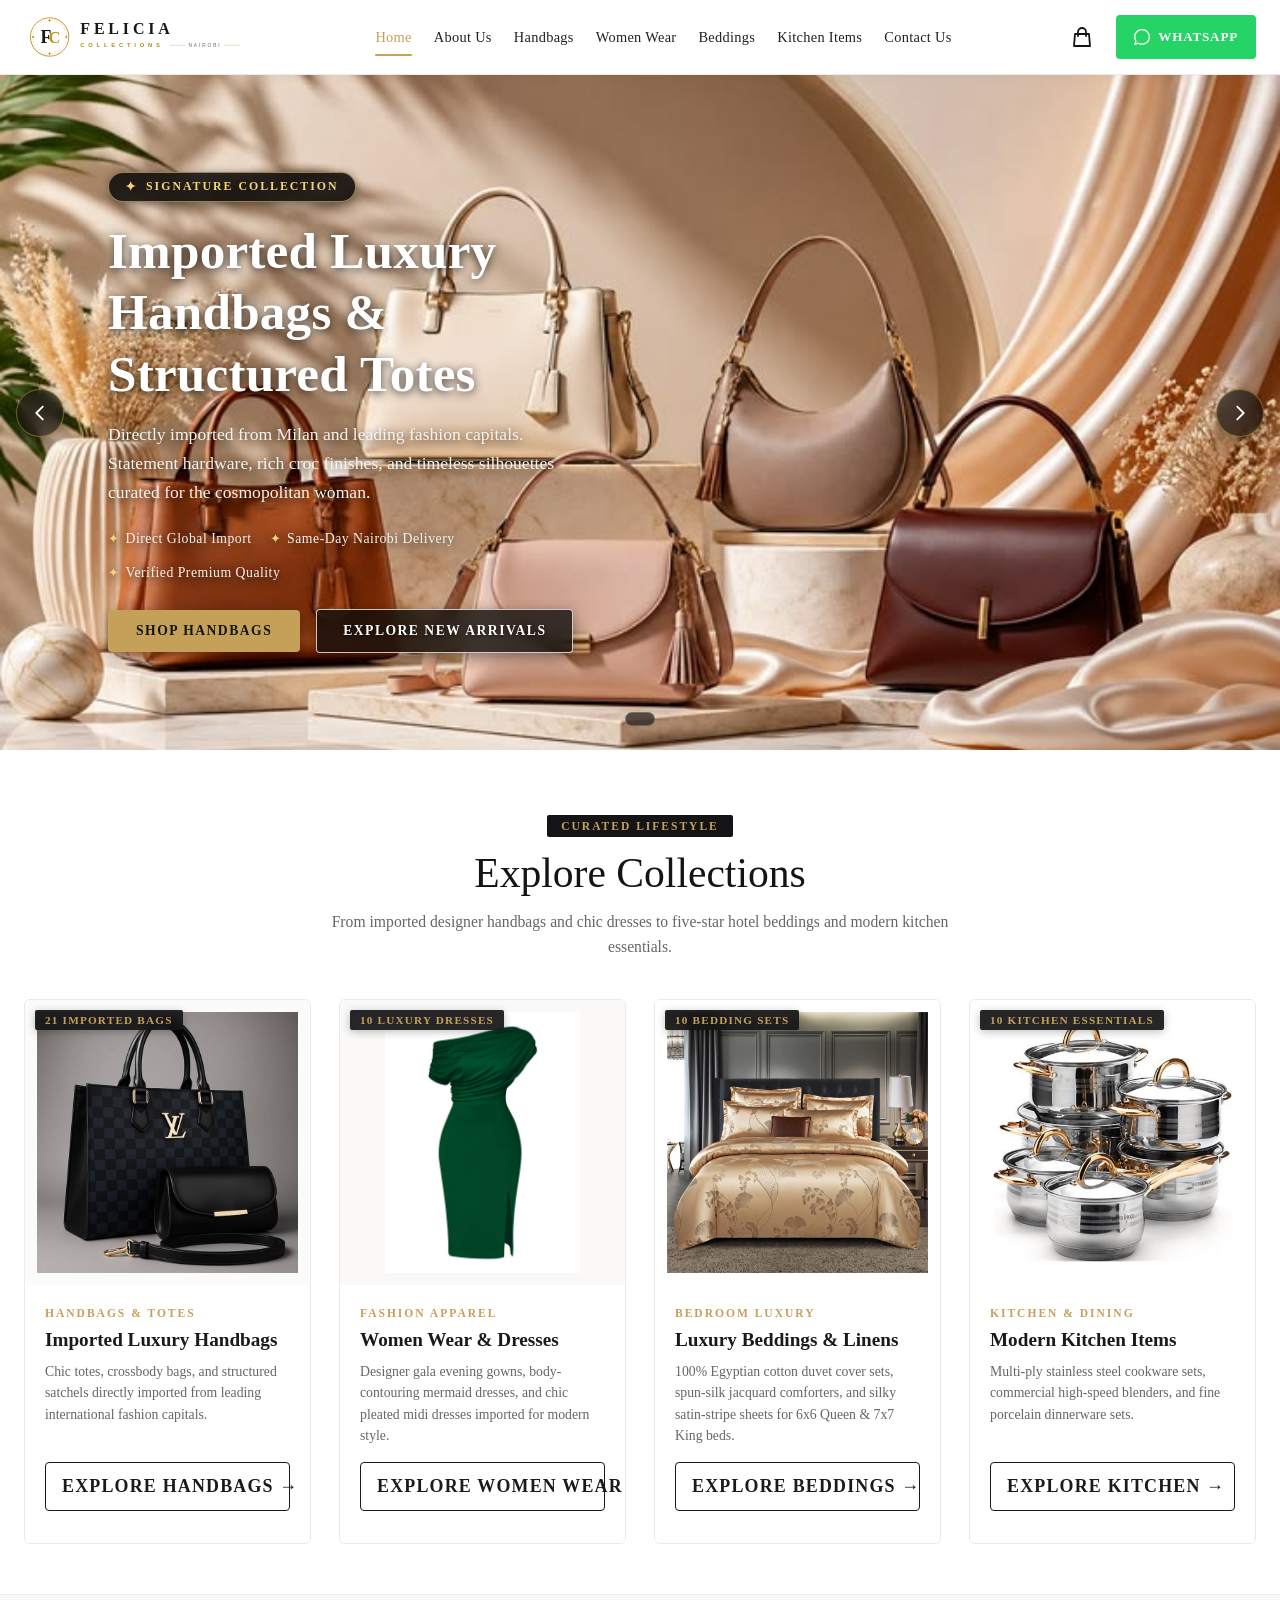
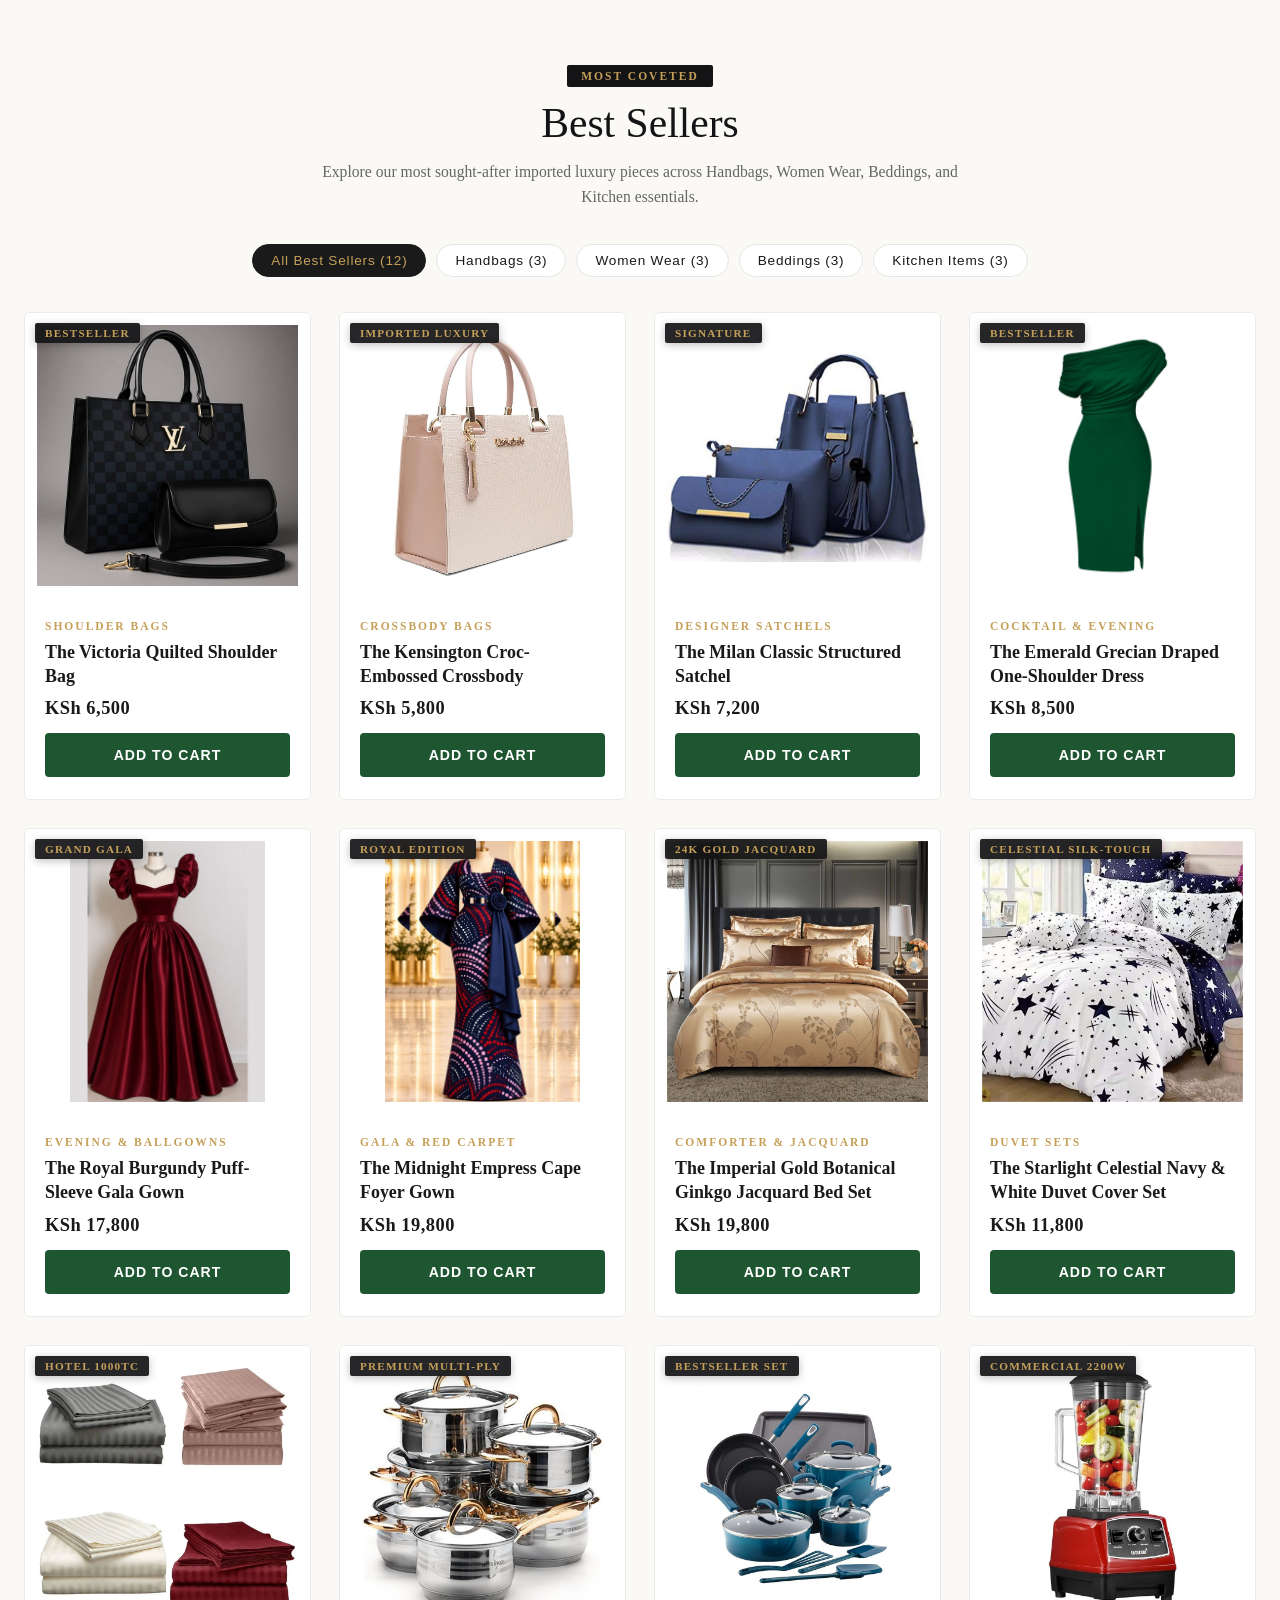
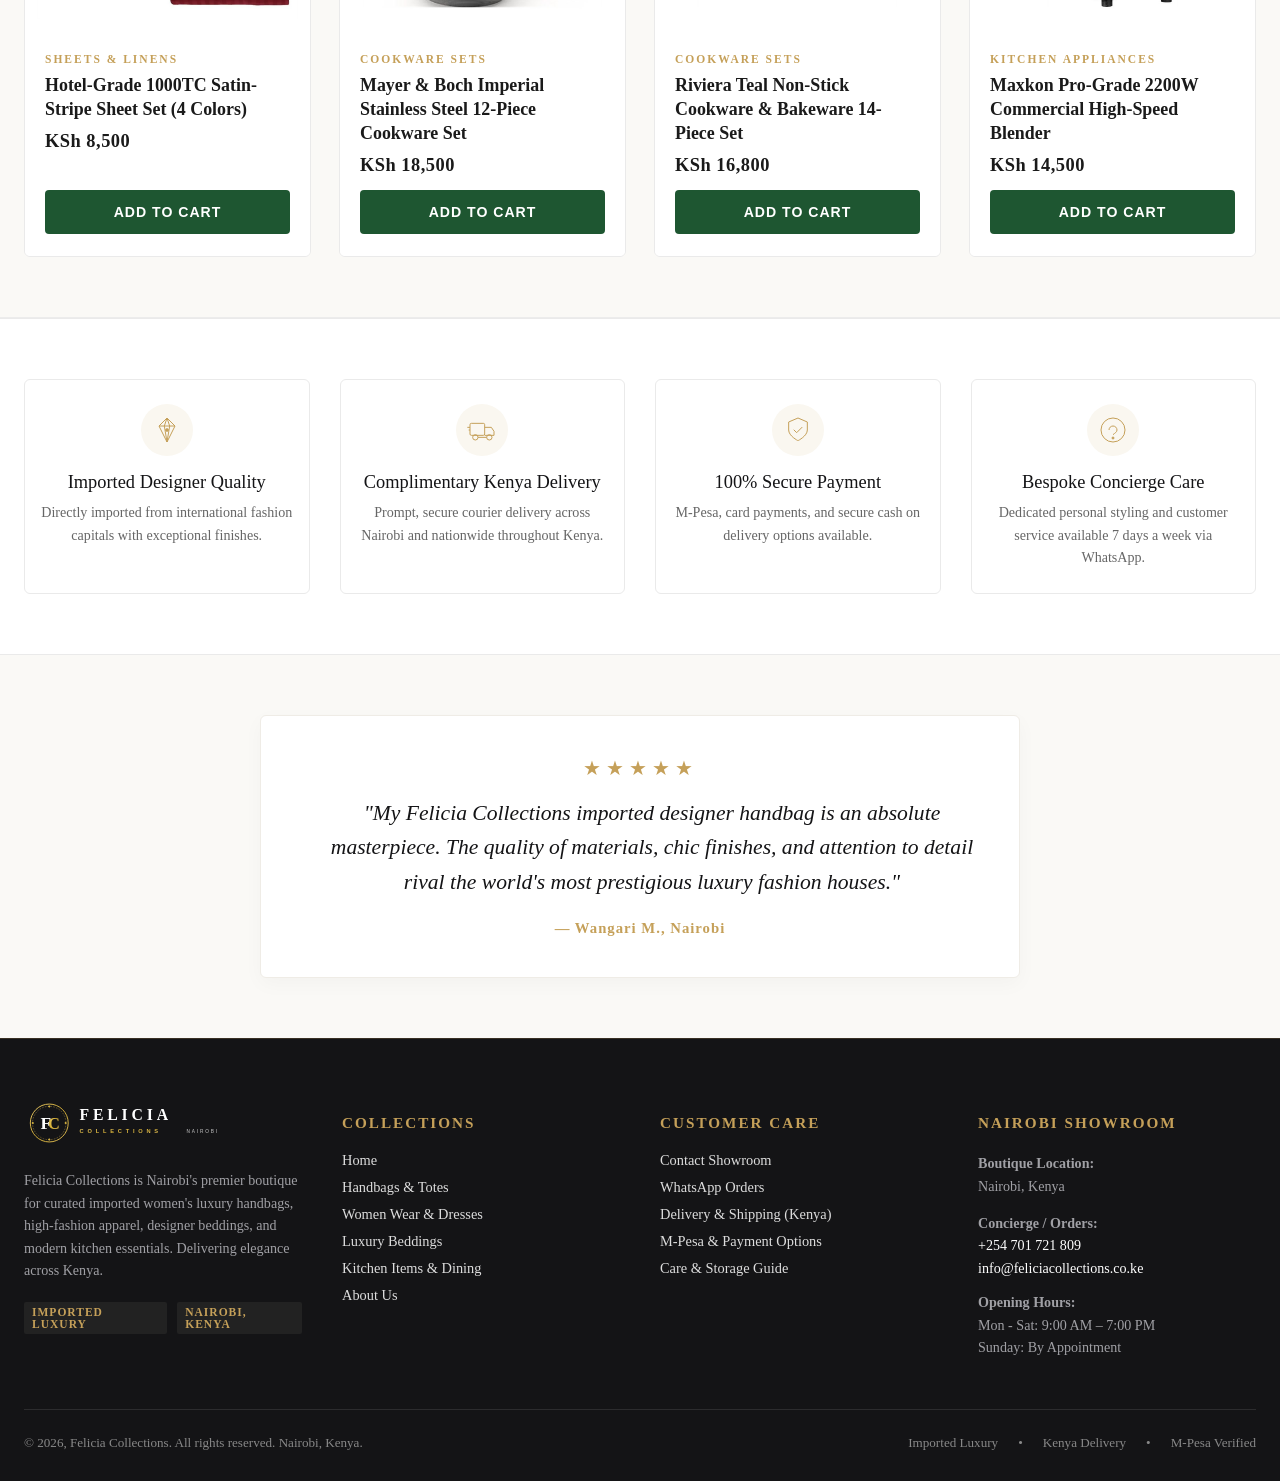
==== commit 8a2945f0: "Update hero section layout, contrast overlay, and styling" ====
--- a/index.html
+++ b/index.html
@@ -45,10 +45,50 @@
     --felicia-cream: #FAF9F6;
   }
 
-  *, *::before, *::after { box-sizing: border-box; }
+  /* Global Resets & Horizontal Overflow Prevention */
+  html {
+    overflow-x: clip !important;
+    overflow-x: hidden !important;
+    max-width: 100vw;
+    width: 100%;
+    -webkit-text-size-adjust: 100%;
+  }
+  body {
+    overflow-x: clip !important;
+    overflow-x: hidden !important;
+    max-width: 100vw;
+    width: 100%;
+    position: relative;
+    margin: 0;
+  }
+  *, *::before, *::after {
+    box-sizing: border-box;
+  }
+  a {
+    text-decoration: none;
+  }
+
+  /* Base container mobile safety */
+  .page-width {
+    max-width: 1360px;
+    margin: 0 auto;
+    padding: 0 1.5rem;
+    box-sizing: border-box;
+    width: 100%;
+  }
+  @media screen and (max-width: 767px) {
+    .page-width {
+      padding: 0 16px !important;
+    }
+  }
+  @media screen and (max-width: 380px) {
+    .page-width {
+      padding: 0 12px !important;
+    }
+  }
 
   /* ===================================================
-     1. SITE HEADER (Fixed height, no clipping, no wrapping)
+     1. SITE HEADER (Zero Clipping, 100% Mobile Viewport Fit)
      =================================================== */
   .felicia-site-header {
     position: sticky;
@@ -58,6 +98,7 @@
     border-bottom: 1px solid #ECECEC;
     box-shadow: 0 2px 10px rgba(0, 0, 0, 0.04);
     width: 100%;
+    max-width: 100vw;
   }
   .felicia-header-inner {
     display: flex;
@@ -67,6 +108,8 @@
     padding: 0 1.5rem;
     max-width: 1360px;
     margin: 0 auto;
+    width: 100%;
+    box-sizing: border-box;
   }
   .felicia-header-brand-wrap {
     display: flex;
@@ -80,8 +123,13 @@
     border: none;
     color: #141416;
     cursor: pointer;
-    padding: 6px;
-    border-radius: 4px;
+    padding: 8px;
+    border-radius: 6px;
+    min-width: 44px;
+    min-height: 44px;
+    align-items: center;
+    justify-content: center;
+    transition: background 0.2s ease;
   }
   .felicia-mobile-hamburger:hover {
     background: #F4F4F4;
@@ -91,6 +139,7 @@
     width: auto;
     object-fit: contain;
     display: block;
+    transition: max-height 0.2s ease, max-width 0.2s ease;
   }
 
   /* Desktop Nav */
@@ -112,7 +161,7 @@
     flex-wrap: nowrap !important;
   }
   .felicia-nav-item {
-    text-decoration: none;
+    text-decoration: none !important;
     font-size: 0.9rem;
     font-weight: 500;
     color: #222222;
@@ -141,16 +190,130 @@
   .felicia-header-actions {
     display: flex;
     align-items: center;
-    gap: 14px;
+    gap: 12px;
     flex-shrink: 0;
+  }
+  .felicia-cart-trigger {
+    position: relative;
+    background: none;
+    border: none;
+    cursor: pointer;
+    display: flex;
+    align-items: center;
+    justify-content: center;
+    color: #141416;
+    padding: 8px;
+    min-width: 44px;
+    min-height: 44px;
+    width: 44px;
+    height: 44px;
+    border-radius: 6px;
+    transition: background 0.2s ease;
+  }
+  .felicia-cart-trigger:hover {
+    background: #F4F4F4;
+  }
+  .felicia-cart-counter {
+    position: absolute;
+    top: 2px;
+    right: 2px;
+    background: var(--felicia-gold);
+    color: #141416;
+    font-size: 0.72rem;
+    font-weight: 700;
+    min-width: 19px;
+    height: 19px;
+    border-radius: 50%;
+    display: flex;
+    align-items: center;
+    justify-content: center;
+    padding: 0 4px;
+    box-shadow: 0 2px 6px rgba(0,0,0,0.25);
+  }
+
+  /* Header WhatsApp CTA Button */
+  .felicia-btn-whatsapp {
+    display: inline-flex;
+    align-items: center;
+    justify-content: center;
+    gap: 8px;
+    background: #25D366;
+    color: #FFFFFF !important;
+    padding: 10px 18px;
+    min-height: 44px;
+    font-weight: 600;
+    font-size: 0.82rem;
+    letter-spacing: 0.8px;
+    text-transform: uppercase;
+    text-decoration: none !important;
+    border-radius: 4px;
+    transition: background 0.25s ease, transform 0.2s ease;
+    border: none;
+    cursor: pointer;
+    white-space: nowrap !important;
+    flex-shrink: 0;
+  }
+  .felicia-btn-whatsapp:hover {
+    background: #1EBE5D;
+    transform: translateY(-1px);
+  }
+  .felicia-btn-whatsapp svg {
+    flex-shrink: 0;
+  }
+
+  /* Primary & Outline buttons */
+  .felicia-btn-primary {
+    display: inline-flex;
+    align-items: center;
+    justify-content: center;
+    background: var(--felicia-gold);
+    color: #141416 !important;
+    padding: 13px 28px;
+    font-size: 0.85rem;
+    font-weight: 600;
+    letter-spacing: 1.5px;
+    text-transform: uppercase;
+    text-decoration: none !important;
+    border-radius: 4px;
+    transition: all 0.25s ease;
+    white-space: nowrap !important;
+    border: none;
+    cursor: pointer;
+  }
+  .felicia-btn-primary:hover {
+    background: var(--felicia-gold-light);
+    transform: translateY(-2px);
+    box-shadow: 0 8px 20px rgba(197, 160, 89, 0.35);
+  }
+  .felicia-btn-outline {
+    display: inline-flex;
+    align-items: center;
+    justify-content: center;
+    background: rgba(255, 255, 255, 0.08);
+    border: 1px solid rgba(255, 255, 255, 0.4);
+    color: #FFFFFF !important;
+    padding: 13px 26px;
+    font-size: 0.85rem;
+    font-weight: 600;
+    letter-spacing: 1.5px;
+    text-transform: uppercase;
+    text-decoration: none !important;
+    border-radius: 4px;
+    transition: all 0.25s ease;
+    backdrop-filter: blur(8px);
+    white-space: nowrap !important;
+    cursor: pointer;
+  }
+  .felicia-btn-outline:hover {
+    background: rgba(197, 160, 89, 0.25);
+    border-color: var(--felicia-gold);
+    color: var(--felicia-gold) !important;
   }
 
   /* Responsive Breakpoint for Mobile Nav (<= 1080px) */
   @media screen and (max-width: 1080px) {
     .felicia-mobile-hamburger {
       display: flex;
-      align-items: center;
-      justify-content: center;
     }
     .felicia-desktop-nav {
       display: none !important;
@@ -164,30 +327,136 @@
     }
   }
 
-  /* Mobile Drawer */
+  /* Mobile Breakpoint (<= 767px) - Proportional, zero clipping, 42px tap targets */
+  @media screen and (max-width: 767px) {
+    .felicia-header-inner {
+      height: 60px;
+      padding: 0 12px;
+      gap: 8px;
+    }
+    .felicia-header-brand-wrap {
+      gap: 8px;
+      min-width: 0;
+    }
+    .felicia-mobile-hamburger {
+      min-width: 42px;
+      min-height: 42px;
+      width: 42px;
+      height: 42px;
+      padding: 8px;
+    }
+    .header__heading-logo {
+      max-height: 32px;
+      max-width: 135px;
+      width: auto;
+    }
+    .felicia-header-actions {
+      gap: 8px;
+    }
+    .felicia-cart-trigger {
+      min-width: 42px;
+      min-height: 42px;
+      width: 42px;
+      height: 42px;
+      padding: 8px;
+    }
+    .felicia-btn-whatsapp {
+      height: 42px;
+      min-height: 42px;
+      padding: 0 12px;
+      font-size: 0.75rem;
+      letter-spacing: 0.5px;
+      gap: 6px;
+      border-radius: 4px;
+    }
+    .felicia-btn-whatsapp svg {
+      width: 15px;
+      height: 15px;
+    }
+  }
+
+  /* Narrow Smartphone Breakpoint (<= 380px, e.g. iPhone SE, Galaxy 320-375px) */
+  @media screen and (max-width: 380px) {
+    .felicia-header-inner {
+      height: 56px;
+      padding: 0 8px;
+      gap: 6px;
+    }
+    .felicia-header-brand-wrap {
+      gap: 6px;
+    }
+    .felicia-mobile-hamburger {
+      min-width: 40px;
+      min-height: 40px;
+      width: 40px;
+      height: 40px;
+      padding: 7px;
+    }
+    .header__heading-logo {
+      max-height: 28px;
+      max-width: 105px;
+    }
+    .felicia-header-actions {
+      gap: 6px;
+    }
+    .felicia-cart-trigger {
+      min-width: 40px;
+      min-height: 40px;
+      width: 40px;
+      height: 40px;
+      padding: 7px;
+    }
+    .felicia-btn-whatsapp {
+      height: 40px;
+      min-height: 40px;
+      padding: 0 9px;
+      font-size: 0.72rem;
+      gap: 4px;
+    }
+    .felicia-btn-whatsapp svg {
+      width: 14px;
+      height: 14px;
+    }
+  }
+
+  /* Mobile Navigation Drawer */
+  .felicia-drawer-overlay {
+    position: fixed;
+    top: 0; left: 0; right: 0; bottom: 0;
+    background: rgba(0, 0, 0, 0.6);
+    z-index: 9999;
+    opacity: 0;
+    visibility: hidden;
+    transition: opacity 0.3s ease, visibility 0.3s ease;
+    backdrop-filter: blur(3px);
+  }
+  .felicia-drawer-overlay.active {
+    opacity: 1;
+    visibility: visible;
+  }
   .felicia-mobile-drawer-panel {
     position: absolute;
     top: 0;
     left: -320px;
-    width: 100%;
+    width: 85vw;
     max-width: 320px;
     height: 100%;
     background: #FFFFFF;
-    box-shadow: 4px 0 25px rgba(0,0,0,0.15);
+    box-shadow: 4px 0 25px rgba(0,0,0,0.2);
     display: flex;
     flex-direction: column;
-    transition: left 0.3s cubic-bezier(0.16, 1, 0.3, 1);
+    transition: left 0.35s cubic-bezier(0.16, 1, 0.3, 1);
     z-index: 10001;
   }
   .felicia-drawer-overlay.active .felicia-mobile-drawer-panel {
     left: 0;
   }
   .felicia-mobile-nav-link {
-    text-decoration: none;
+    text-decoration: none !important;
     font-size: 1.05rem;
     font-weight: 500;
     color: #141416;
-    padding: 8px 0;
+    padding: 10px 0;
     display: block;
     transition: color 0.2s ease;
   }
@@ -197,7 +466,7 @@
   }
 
   /* ===================================================
-     2. HERO SECTIONS & TAGS (NEVER OVERLAP TITLE!)
+     2. HERO SECTIONS & SLIDESHOW
      =================================================== */
   .felicia-page-hero {
     background: #141416;
@@ -224,8 +493,6 @@
     align-items: center;
     justify-content: center;
   }
-
-  /* Static, standalone hero pill tag (NEVER ABSOLUTE!) */
   .felicia-hero-tag {
     display: inline-block !important;
     position: static !important;
@@ -241,7 +508,6 @@
     margin: 0 auto 18px auto;
     width: fit-content;
   }
-
   .felicia-page-hero h1 {
     font-family: 'Playfair Display', Georgia, serif;
     font-size: clamp(2.1rem, 4vw, 3.2rem);
@@ -252,7 +518,6 @@
     line-height: 1.25;
     position: static !important;
   }
-
   .felicia-page-hero p {
     font-size: clamp(0.95rem, 1.8vw, 1.15rem);
     color: #D4AF37;
@@ -263,7 +528,403 @@
     position: static !important;
   }
 
-  /* Standalone section tag */
+  /* Hero Slideshow */
+  .felicia-hero-slider {
+    position: relative;
+    width: 100%;
+    min-height: 540px;
+    height: 75vh;
+    max-height: 700px;
+    overflow-x: clip !important;
+    overflow-y: hidden;
+    background: transparent !important;
+  }
+  .felicia-slide {
+    position: absolute;
+    inset: 0;
+    width: 100%;
+    height: 100%;
+    opacity: 0;
+    visibility: hidden;
+    pointer-events: none;
+    transition: opacity 1.2s ease-in-out, visibility 1.2s ease-in-out;
+    z-index: 1;
+    display: flex;
+    align-items: center;
+  }
+  .felicia-slide.active {
+    opacity: 1 !important;
+    visibility: visible !important;
+    pointer-events: auto;
+    z-index: 2;
+  }
+  .felicia-slide-bg-img,
+  .hero-bg {
+    position: absolute;
+    inset: 0;
+    width: 100%;
+    height: 100%;
+    object-fit: cover;
+    object-position: center center;
+    z-index: 1;
+    display: block;
+    transform: scale(1.02);
+    transition: transform 6s cubic-bezier(0.25, 1, 0.5, 1);
+    pointer-events: none;
+  }
+  .felicia-slide.active .felicia-slide-bg-img,
+  .felicia-slide.active .hero-bg {
+    transform: scale(1.0);
+  }
+
+  /* Dedicated Scrim Overlay (z-index: 2, between image and text) */
+  .felicia-slide-overlay,
+  .hero-scrim {
+    position: absolute;
+    inset: 0;
+    width: 100%;
+    height: 100%;
+    z-index: 2;
+    pointer-events: none;
+    background: linear-gradient(90deg, rgba(14, 12, 11, 0.90) 0%, rgba(14, 12, 11, 0.72) 52%, rgba(14, 12, 11, 0.22) 100%);
+  }
+
+  /* Slide Alignment & Scrim Orientations */
+  .felicia-slide--left .felicia-slide-overlay,
+  .felicia-slide--left .hero-scrim {
+    background: linear-gradient(90deg, rgba(14, 12, 11, 0.90) 0%, rgba(14, 12, 11, 0.72) 52%, rgba(14, 12, 11, 0.22) 100%);
+  }
+  .felicia-slide--right .felicia-slide-overlay,
+  .felicia-slide--right .hero-scrim {
+    background: linear-gradient(270deg, rgba(14, 12, 11, 0.90) 0%, rgba(14, 12, 11, 0.72) 52%, rgba(14, 12, 11, 0.22) 100%);
+  }
+
+  .felicia-slide .page-width {
+    position: relative;
+    z-index: 3;
+    height: 100%;
+    width: 100%;
+    display: flex;
+    align-items: center;
+    padding: 0 2rem;
+    box-sizing: border-box;
+  }
+  .felicia-slide-content {
+    max-width: 560px;
+    background: transparent !important;
+    border: none !important;
+    border-left: none !important;
+    box-shadow: none !important;
+    backdrop-filter: none !important;
+    -webkit-backdrop-filter: none !important;
+    opacity: 0;
+    transform: translateY(16px);
+    transition: opacity 0.8s cubic-bezier(0.16, 1, 0.3, 1) 0.15s, transform 0.8s cubic-bezier(0.16, 1, 0.3, 1) 0.15s;
+    box-sizing: border-box;
+  }
+  .felicia-slide.active .felicia-slide-content {
+    opacity: 1;
+    transform: translateY(0);
+  }
+
+  /* Slide 1 & 3: Left Alignment */
+  .felicia-slide--left .felicia-slide-content {
+    margin-right: auto;
+    margin-left: 0;
+    text-align: left;
+    padding: 24px 0 24px 76px;
+  }
+
+  /* Slide 2: Right Alignment */
+  .felicia-slide--right .felicia-slide-content {
+    margin-left: auto;
+    margin-right: 0;
+    text-align: left;
+    padding: 24px 76px 24px 0;
+  }
+
+  /* Slide 3: Compact Headline & Spacing */
+  .felicia-slide--compact .felicia-slide-content {
+    padding-top: 16px;
+    padding-bottom: 16px;
+  }
+  .felicia-slide--compact .felicia-slide-title {
+    font-size: clamp(2.1rem, 3.6vw, 3.2rem) !important;
+    line-height: 1.12 !important;
+    margin: 0 0 14px 0 !important;
+  }
+
+  .felicia-slide-tag {
+    display: inline-flex;
+    align-items: center;
+    gap: 8px;
+    padding: 6px 16px;
+    background: rgba(14, 12, 11, 0.88);
+    border: 1px solid rgba(245, 213, 122, 0.55);
+    color: #F5D57A;
+    font-size: 0.74rem;
+    font-weight: 600;
+    letter-spacing: 2px;
+    text-transform: uppercase;
+    border-radius: 30px;
+    margin-bottom: 18px;
+    box-shadow: 0 2px 10px rgba(0, 0, 0, 0.45);
+    backdrop-filter: blur(4px);
+    -webkit-backdrop-filter: blur(4px);
+  }
+  .felicia-slide-tag .felicia-perk-icon {
+    color: #F5D57A !important;
+    font-size: 0.82rem;
+  }
+  .felicia-slide-title {
+    font-family: 'Playfair Display', Georgia, serif;
+    font-size: clamp(2.2rem, 4vw, 3.2rem);
+    font-weight: 700;
+    color: #FFFFFF;
+    line-height: 1.2;
+    margin: 0 0 16px 0;
+    letter-spacing: 0.2px;
+    text-shadow: 0 2px 10px rgba(0, 0, 0, 0.75);
+  }
+  .felicia-slide-desc {
+    font-size: clamp(0.98rem, 1.6vw, 1.1rem);
+    color: #F7F4EE;
+    line-height: 1.65;
+    margin: 0 0 24px 0;
+    max-width: 540px;
+    text-shadow: 0 2px 10px rgba(0, 0, 0, 0.75);
+  }
+  .felicia-hero-perks {
+    display: flex;
+    flex-wrap: wrap;
+    gap: 18px;
+    margin-bottom: 28px;
+    font-size: 0.86rem;
+    color: #F7F4EE;
+    font-weight: 500;
+    letter-spacing: 0.5px;
+    text-shadow: 0 2px 10px rgba(0, 0, 0, 0.75);
+  }
+  .felicia-hero-perks span {
+    color: #F7F4EE;
+    display: inline-flex;
+    align-items: center;
+    gap: 6px;
+  }
+  .felicia-hero-perks .felicia-perk-icon {
+    color: #F5D57A !important;
+    font-size: 0.82rem;
+    flex-shrink: 0;
+  }
+  .felicia-slide-actions {
+    display: flex;
+    gap: 16px;
+    flex-wrap: wrap;
+    align-items: center;
+  }
+  .felicia-slide-actions .felicia-btn-primary {
+    background: var(--felicia-gold);
+    color: #141416 !important;
+    font-weight: 700;
+    box-shadow: 0 4px 16px rgba(0, 0, 0, 0.4);
+  }
+  .felicia-slide-actions .felicia-btn-primary:hover {
+    background: var(--felicia-gold-light);
+    box-shadow: 0 6px 20px rgba(197, 160, 89, 0.5);
+  }
+  .felicia-slide-actions .felicia-btn-outline {
+    background: rgba(14, 12, 11, 0.78) !important;
+    border: 1px solid rgba(255, 255, 255, 0.75) !important;
+    color: #FFFFFF !important;
+    box-shadow: 0 4px 14px rgba(0, 0, 0, 0.4) !important;
+    text-shadow: 0 1px 3px rgba(0, 0, 0, 0.6);
+    backdrop-filter: blur(8px);
+    -webkit-backdrop-filter: blur(8px);
+  }
+  .felicia-slide-actions .felicia-btn-outline:hover {
+    background: rgba(245, 213, 122, 0.25) !important;
+    border-color: #F5D57A !important;
+    color: #F5D57A !important;
+    box-shadow: 0 6px 18px rgba(212, 175, 55, 0.35) !important;
+  }
+  .felicia-slider-arrow {
+    position: absolute;
+    top: 50%;
+    transform: translateY(-50%);
+    z-index: 4;
+    background: rgba(14, 12, 11, 0.65);
+    border: 1px solid rgba(212, 175, 55, 0.45);
+    color: #FFFFFF;
+    width: 48px;
+    height: 48px;
+    border-radius: 50%;
+    display: flex;
+    align-items: center;
+    justify-content: center;
+    cursor: pointer;
+    transition: all 0.25s ease;
+    backdrop-filter: blur(8px);
+    -webkit-backdrop-filter: blur(8px);
+    box-shadow: 0 4px 14px rgba(0, 0, 0, 0.4);
+  }
+  .felicia-slider-arrow:hover {
+    background: var(--felicia-gold);
+    color: #141416;
+    border-color: var(--felicia-gold);
+    transform: translateY(-50%) scale(1.08);
+  }
+  .felicia-slider-prev { left: 16px; }
+  .felicia-slider-next { right: 16px; }
+  .felicia-slider-dots {
+    position: absolute;
+    bottom: 24px;
+    left: 50%;
+    transform: translateX(-50%);
+    z-index: 4;
+    display: flex;
+    gap: 10px;
+    background: rgba(14, 12, 11, 0.65);
+    padding: 6px 14px;
+    border-radius: 20px;
+    backdrop-filter: blur(8px);
+    -webkit-backdrop-filter: blur(8px);
+    border: 1px solid rgba(255, 255, 255, 0.2);
+  }
+  .felicia-slider-dot {
+    width: 10px;
+    height: 10px;
+    border-radius: 50%;
+    background: rgba(255, 255, 255, 0.45);
+    cursor: pointer;
+    transition: all 0.3s cubic-bezier(0.16, 1, 0.3, 1);
+  }
+  .felicia-slider-dot.active {
+    width: 32px;
+    border-radius: 10px;
+    background: var(--felicia-gold);
+  }
+
+  /* Hero Mobile Breakpoint (<= 767px) */
+  @media screen and (max-width: 767px) {
+    .felicia-hero-slider {
+      min-height: 480px;
+      height: auto;
+      max-height: 560px;
+    }
+    .felicia-slide-overlay,
+    .hero-scrim,
+    .felicia-slide--left .felicia-slide-overlay,
+    .felicia-slide--left .hero-scrim,
+    .felicia-slide--right .felicia-slide-overlay,
+    .felicia-slide--right .hero-scrim {
+      background: linear-gradient(180deg, rgba(14, 12, 11, 0.85) 0%, rgba(14, 12, 11, 0.92) 100%) !important;
+    }
+    .felicia-slide .page-width {
+      padding: 0 16px !important;
+    }
+    .felicia-slide-content,
+    .felicia-slide--left .felicia-slide-content,
+    .felicia-slide--right .felicia-slide-content {
+      max-width: 100% !important;
+      width: 100% !important;
+      margin: 0 !important;
+      padding: 48px 24px !important;
+      background: transparent !important;
+      border: none !important;
+    }
+    .felicia-slide-tag {
+      font-size: 0.68rem;
+      padding: 5px 14px;
+      margin-bottom: 12px;
+      letter-spacing: 1.5px;
+    }
+    .felicia-slide-title {
+      font-size: clamp(1.45rem, 5.8vw, 1.95rem) !important;
+      line-height: 1.25 !important;
+      margin: 0 0 12px 0 !important;
+      text-shadow: 0 2px 10px rgba(0, 0, 0, 0.8) !important;
+    }
+    .felicia-slide-desc {
+      font-size: 0.88rem;
+      line-height: 1.55;
+      margin: 0 0 16px 0;
+      color: #F7F4EE;
+      text-shadow: 0 2px 10px rgba(0, 0, 0, 0.8);
+    }
+    .felicia-hero-perks {
+      gap: 10px 14px;
+      margin-bottom: 20px;
+      font-size: 0.76rem;
+      text-shadow: 0 2px 10px rgba(0, 0, 0, 0.8);
+    }
+    .felicia-slide-actions {
+      display: flex;
+      flex-direction: column;
+      gap: 10px;
+      width: 100%;
+    }
+    .felicia-slide-actions .felicia-btn-primary,
+    .felicia-slide-actions .felicia-btn-outline {
+      width: 100%;
+      text-align: center;
+      justify-content: center;
+      padding: 12px 16px;
+      font-size: 0.82rem;
+      min-height: 44px;
+    }
+    .felicia-slider-arrow {
+      width: 36px;
+      height: 36px;
+      opacity: 0.9;
+    }
+    .felicia-slider-prev { left: 8px; }
+    .felicia-slider-next { right: 8px; }
+    .felicia-slider-dots {
+      bottom: 14px;
+      padding: 4px 10px;
+      gap: 6px;
+    }
+    .felicia-slider-dot {
+      width: 8px;
+      height: 8px;
+    }
+    .felicia-slider-dot.active {
+      width: 24px;
+    }
+  }
+
+  @media screen and (max-width: 380px) {
+    .felicia-hero-slider {
+      min-height: 460px;
+      max-height: 520px;
+    }
+    .felicia-slide-content,
+    .felicia-slide--left .felicia-slide-content,
+    .felicia-slide--right .felicia-slide-content {
+      padding: 36px 18px !important;
+    }
+    .felicia-slide-title {
+      font-size: clamp(1.3rem, 5.2vw, 1.65rem) !important;
+    }
+    .felicia-slide-desc {
+      font-size: 0.82rem;
+      line-height: 1.5;
+    }
+    .felicia-hero-perks {
+      font-size: 0.72rem;
+      gap: 6px 10px;
+    }
+    .felicia-slider-arrow {
+      width: 32px;
+      height: 32px;
+    }
+    .felicia-slider-prev { left: 5px; }
+    .felicia-slider-next { right: 5px; }
+  }
+
+  /* ===================================================
+     3. PRODUCT & CATEGORY CARDS (Crisp Framing, No Handle/Edge Cropping)
+     =================================================== */
   .felicia-section-tag {
     display: inline-block !important;
     position: static !important;
@@ -279,46 +940,29 @@
     width: fit-content;
   }
 
-  /* Product Card Image Badge (ONLY on card images) */
-  .felicia-card-badge {
-    position: absolute;
-    top: 12px;
-    left: 12px;
-    z-index: 2;
-    padding: 5px 12px;
-    background: rgba(20, 20, 22, 0.92);
-    color: var(--felicia-gold);
-    font-size: 0.72rem;
-    font-weight: 600;
-    letter-spacing: 1.5px;
-    text-transform: uppercase;
-    border-radius: 2px;
-    backdrop-filter: blur(4px);
-    box-shadow: 0 2px 8px rgba(0,0,0,0.25);
-  }
-
-  /* ===================================================
-     3. PRODUCT CARDS & GRID
-     =================================================== */
+  .felicia-category-grid,
   .felicia-grid {
     display: grid;
-    grid-template-columns: repeat(3, 1fr);
+    grid-template-columns: repeat(4, 1fr);
     gap: 28px;
     width: 100%;
     box-sizing: border-box;
     margin: 0;
     padding: 0;
   }
-  @media screen and (max-width: 989px) {
+  @media screen and (max-width: 1080px) {
+    .felicia-category-grid,
     .felicia-grid {
       grid-template-columns: repeat(2, 1fr);
-      gap: 20px;
+      gap: 22px;
     }
   }
   @media screen and (max-width: 600px) {
-    .felicia-grid {
-      grid-template-columns: 1fr;
-      gap: 18px;
+    .felicia-category-grid,
+    .felicia-grid,
+    #bestsellers-grid {
+      grid-template-columns: 1fr !important;
+      gap: 18px !important;
     }
   }
 
@@ -342,11 +986,14 @@
   .felicia-card-img-wrapper {
     position: relative;
     width: 100%;
-    height: 300px;
+    aspect-ratio: 1 / 1;
     overflow: hidden !important;
-    background: #141416;
-    display: block;
+    background: #FFFFFF;
+    display: flex;
+    align-items: center;
+    justify-content: center;
     cursor: pointer;
+    box-sizing: border-box;
   }
   .felicia-card-img-wrapper img {
     position: absolute;
@@ -355,15 +1002,40 @@
     width: 100% !important;
     height: 100% !important;
     max-width: 100% !important;
-    object-fit: cover !important;
+    object-fit: contain !important;
+    object-position: center center !important;
     display: block;
-    transition: transform 0.5s ease;
+    transition: transform 0.4s ease;
     border: 0;
+    padding: 12px;
+    box-sizing: border-box;
   }
   .felicia-product-card:hover .felicia-card-img-wrapper img {
-    transform: scale(1.05);
-  }
-
+    transform: scale(1.04);
+  }
+
+  /* Image Badge */
+  .felicia-card-badge {
+    position: absolute;
+    top: 10px;
+    left: 10px;
+    z-index: 2;
+    padding: 4px 10px;
+    background: rgba(20, 20, 22, 0.92);
+    color: var(--felicia-gold);
+    font-size: 0.7rem;
+    font-weight: 700;
+    letter-spacing: 1.2px;
+    text-transform: uppercase;
+    border-radius: 2px;
+    backdrop-filter: blur(4px);
+    -webkit-backdrop-filter: blur(4px);
+    box-shadow: 0 2px 8px rgba(0,0,0,0.25);
+    white-space: nowrap !important;
+    pointer-events: none;
+  }
+
+  /* Card Content */
   .felicia-card-body {
     padding: 22px 20px;
     display: flex;
@@ -380,106 +1052,25 @@
     font-weight: 600;
     margin-bottom: 8px;
   }
-  .felicia-product-title-link {
+  .felicia-card-title {
     font-family: 'Playfair Display', Georgia, serif;
-    font-size: 1.15rem;
+    font-size: 1.2rem;
     font-weight: 600;
     color: #1A1A1A;
-    text-decoration: underline;
-    text-underline-offset: 3px;
-    text-decoration-color: #0b66c2;
+    margin: 0 0 8px 0;
     line-height: 1.35;
-    margin: 0 0 10px 0;
-    display: inline-block;
-    transition: color 0.2s ease, text-decoration-color 0.2s ease;
-    cursor: pointer;
-  }
-  .felicia-product-title-link:hover {
-    color: #0b66c2;
-    text-decoration-color: #0b66c2;
-  }
-  .felicia-card-price {
-    font-size: 1.15rem;
-    font-weight: 700;
-    color: #1A1A1A;
-    margin-bottom: 14px;
-    letter-spacing: 0.5px;
-  }
-  .felicia-btn-add-to-cart {
+  }
+  .felicia-card-desc {
+    font-size: 0.86rem;
+    color: #666;
+    line-height: 1.55;
+    margin: 0 0 16px 0;
+    flex-grow: 1;
+  }
+  .felicia-card-btn {
     display: flex;
     align-items: center;
     justify-content: center;
-    width: 100%;
-    background: #1E5631;
-    color: #FFFFFF !important;
-    padding: 12px 16px;
-    font-weight: 700;
-    font-size: 0.88rem;
-    letter-spacing: 1px;
-    text-transform: uppercase;
-    border: none;
-    border-radius: 4px;
-    cursor: pointer;
-    transition: background 0.2s ease, transform 0.15s ease, box-shadow 0.2s ease;
-    text-decoration: underline;
-    text-underline-offset: 3px;
-    margin-top: auto;
-  }
-  .felicia-btn-add-to-cart:hover {
-    background: #144023;
-    transform: translateY(-1px);
-    box-shadow: 0 4px 12px rgba(30, 86, 49, 0.35);
-  }
-  .felicia-btn-add-to-cart:active {
-    transform: translateY(0);
-  }
-
-  /* WhatsApp & Action buttons */
-  .felicia-btn-whatsapp {
-    display: inline-flex;
-    align-items: center;
-    justify-content: center;
-    gap: 8px;
-    background: #25D366;
-    color: #FFFFFF !important;
-    padding: 10px 18px;
-    font-weight: 600;
-    font-size: 0.82rem;
-    letter-spacing: 1px;
-    text-transform: uppercase;
-    text-decoration: none;
-    border-radius: 4px;
-    transition: background 0.25s ease, transform 0.2s ease;
-    border: none;
-    cursor: pointer;
-    white-space: nowrap;
-  }
-  .felicia-btn-whatsapp:hover {
-    background: #1EBE5D;
-    transform: translateY(-1px);
-  }
-
-  .felicia-btn-primary {
-    display: inline-block;
-    background: var(--felicia-gold);
-    color: #141416 !important;
-    padding: 13px 28px;
-    font-size: 0.85rem;
-    font-weight: 600;
-    letter-spacing: 1.5px;
-    text-transform: uppercase;
-    text-decoration: none;
-    border-radius: 4px;
-    transition: all 0.25s ease;
-  }
-  .felicia-btn-primary:hover {
-    background: var(--felicia-gold-light);
-    transform: translateY(-2px);
-    box-shadow: 0 8px 20px rgba(197, 160, 89, 0.35);
-  }
-
-  .felicia-card-btn {
-    display: block;
     text-align: center;
     padding: 11px 16px;
     font-size: 0.82rem;
@@ -488,10 +1079,12 @@
     letter-spacing: 1.2px;
     border: 1px solid #1A1A1A;
     color: #1A1A1A;
-    text-decoration: none;
+    text-decoration: none !important;
     border-radius: 4px;
     transition: all 0.25s ease;
     margin-top: auto;
+    min-height: 42px;
+    white-space: nowrap !important;
   }
   .felicia-card-btn:hover {
     background: #1A1A1A;
@@ -499,33 +1092,177 @@
     border-color: #1A1A1A;
   }
 
-  /* Cart Trigger & Counter */
-  .felicia-cart-trigger {
-    position: relative;
-    background: none;
+  /* Best Sellers Product Title & Price */
+  .felicia-card-body a,
+  .felicia-product-title-link,
+  .felicia-product-title-link:hover,
+  .felicia-product-title-link:focus {
+    font-family: 'Playfair Display', Georgia, serif;
+    font-size: 1.12rem;
+    font-weight: 600;
+    color: #1A1A1A;
+    text-decoration: none !important;
+    text-decoration-line: none !important;
+    line-height: 1.35;
+    margin: 0 0 10px 0;
+    display: inline-block;
+    transition: color 0.2s ease;
+    cursor: pointer;
+  }
+  .felicia-card-body a:hover,
+  .felicia-product-title-link:hover {
+    color: var(--felicia-gold);
+    text-decoration: none !important;
+  }
+  .felicia-card-price {
+    font-size: 1.15rem;
+    font-weight: 700;
+    color: #1A1A1A;
+    margin-bottom: 14px;
+    letter-spacing: 0.5px;
+  }
+
+  /* ADD TO CART Button */
+  .felicia-btn-add-to-cart {
+    display: flex;
+    align-items: center;
+    justify-content: center;
+    width: 100%;
+    background: #1E5631;
+    color: #FFFFFF !important;
+    padding: 12px 16px;
+    min-height: 44px;
+    font-weight: 700;
+    font-size: 0.85rem;
+    letter-spacing: 1px;
+    text-transform: uppercase;
     border: none;
+    border-radius: 4px;
     cursor: pointer;
-    display: flex;
-    align-items: center;
-    color: #141416;
-    padding: 6px;
-  }
-  .felicia-cart-counter {
-    position: absolute;
-    top: -4px;
-    right: -6px;
-    background: var(--felicia-gold);
-    color: #141416;
-    font-size: 0.72rem;
-    font-weight: 700;
-    min-width: 19px;
-    height: 19px;
-    border-radius: 50%;
-    display: flex;
-    align-items: center;
-    justify-content: center;
-    padding: 0 4px;
-    box-shadow: 0 2px 6px rgba(0,0,0,0.25);
+    transition: background 0.2s ease, transform 0.15s ease, box-shadow 0.2s ease;
+    text-decoration: none !important;
+    margin-top: auto;
+    white-space: nowrap !important;
+  }
+  .felicia-btn-add-to-cart:hover {
+    background: #144023;
+    transform: translateY(-1px);
+    box-shadow: 0 4px 12px rgba(30, 86, 49, 0.35);
+  }
+  .felicia-btn-add-to-cart:active {
+    transform: translateY(0);
+  }
+
+  /* Filter Buttons for Best Sellers */
+  .felicia-filter-btn {
+    padding: 8px 18px;
+    border: 1px solid #E5E5E5;
+    background: #FFFFFF;
+    color: #1A1A1A;
+    font-size: 0.85rem;
+    font-weight: 500;
+    letter-spacing: 0.8px;
+    cursor: pointer;
+    border-radius: 20px;
+    transition: all 0.2s ease;
+    white-space: nowrap !important;
+  }
+  .felicia-filter-btn.active, .felicia-filter-btn:hover {
+    background: #1A1A1A;
+    color: var(--felicia-gold);
+    border-color: #1A1A1A;
+  }
+
+  /* Section Spacing & Mobile Scaling */
+  @media screen and (max-width: 767px) {
+    #explore-collections {
+      padding: 45px 0 32px 0 !important;
+    }
+    #bestsellers {
+      padding: 48px 0 36px 0 !important;
+    }
+    .felicia-section-tag {
+      font-size: 0.68rem !important;
+      padding: 4px 12px !important;
+      letter-spacing: 1.5px !important;
+      margin-bottom: 8px !important;
+    }
+    #explore-collections h2,
+    #bestsellers h2 {
+      font-size: clamp(1.65rem, 5.5vw, 2.1rem) !important;
+      margin-bottom: 8px !important;
+    }
+    #explore-collections p,
+    #bestsellers p {
+      font-size: 0.9rem !important;
+      line-height: 1.55 !important;
+      padding: 0 4px !important;
+    }
+    .felicia-filter-btn {
+      padding: 6px 13px !important;
+      font-size: 0.76rem !important;
+    }
+  }
+
+  @media screen and (max-width: 600px) {
+    .felicia-card-body {
+      padding: 16px 14px !important;
+    }
+    .felicia-card-body a,
+    .felicia-product-title-link {
+      font-size: 1.05rem !important;
+    }
+    .felicia-card-price {
+      font-size: 1.15rem !important;
+      margin-bottom: 12px !important;
+    }
+    .felicia-btn-add-to-cart {
+      min-height: 44px !important;
+      padding: 12px 14px !important;
+      font-size: 0.82rem !important;
+    }
+    .felicia-card-btn {
+      min-height: 42px !important;
+      padding: 10px 14px !important;
+      font-size: 0.78rem !important;
+    }
+  }
+
+  /* Pillars Grid & Testimonial & Footer */
+  .felicia-pillars-grid {
+    display: grid;
+    grid-template-columns: repeat(auto-fit, minmax(230px, 1fr));
+    gap: 30px;
+  }
+  .felicia-footer-grid {
+    display: grid;
+    grid-template-columns: repeat(auto-fit, minmax(220px, 1fr));
+    gap: 40px;
+    margin-bottom: 50px;
+  }
+  @media screen and (max-width: 600px) {
+    .felicia-pillars-grid {
+      grid-template-columns: 1fr !important;
+      gap: 16px !important;
+    }
+    .felicia-testimonial-card {
+      padding: 24px 18px !important;
+      margin: 0 8px !important;
+    }
+    .felicia-testimonial-card blockquote {
+      font-size: 1.12rem !important;
+      line-height: 1.55 !important;
+    }
+    .felicia-footer-grid {
+      grid-template-columns: 1fr !important;
+      gap: 28px !important;
+      margin-bottom: 35px !important;
+    }
+    .felicia-footer-bottom {
+      flex-direction: column !important;
+      text-align: center !important;
+      gap: 12px !important;
+    }
   }
 </style>
 
@@ -569,8 +1306,9 @@
             <span class="felicia-cart-counter">0</span>
           </button>
           
-          <a href="https://wa.me/254700000000?text=Hello%20Felicia%20Collections,%20I%20would%20like%20to%20inquire%20about%20your%20luxury%20products" class="felicia-btn-whatsapp" target="_blank" rel="noopener">
-            WhatsApp
+          <a href="https://wa.me/254701721809?text=Hello%20Felicia%20Collections,%20I%20would%20like%20to%20inquire%20about%20your%20luxury%20products" class="felicia-btn-whatsapp" target="_blank" rel="noopener noreferrer" aria-label="WhatsApp Concierge">
+            <svg xmlns="http://www.w3.org/2000/svg" width="16" height="16" fill="currentColor" viewBox="0 0 24 24" style="flex-shrink:0;"><path d="M.057 24l1.687-6.163c-1.041-1.804-1.588-3.849-1.587-5.946.003-6.556 5.338-11.891 11.893-11.891 3.181.001 6.167 1.24 8.413 3.488 2.245 2.248 3.481 5.236 3.48 8.414-.003 6.557-5.338 11.892-11.893 11.892-1.99-.001-3.951-.5-5.688-1.448l-6.305 1.654zm6.597-3.807c1.676.995 3.276 1.591 5.392 1.592 5.448 0 9.886-4.434 9.889-9.885.002-5.462-4.415-9.89-9.881-9.892-5.452 0-9.887 4.434-9.889 9.884-.001 2.225.651 3.891 1.746 5.634l-.999 3.648 3.742-.981z"/></svg>
+            <span>WhatsApp</span>
           </a>
         </div>
 
@@ -594,84 +1332,82 @@
       <li><a href="contact-us.html" class="felicia-mobile-nav-link">Contact Us</a></li>
         </ul>
         <div style="padding: 20px; border-top: 1px solid #EEE; margin-top: auto;">
-          <a href="https://wa.me/254700000000" class="felicia-btn-whatsapp" style="width: 100%; text-align: center;">WhatsApp Concierge</a>
+          <a href="https://wa.me/254701721809" class="felicia-btn-whatsapp" style="width: 100%; text-align: center;">WhatsApp Concierge</a>
         </div>
       </div>
     </div>
 <main id="MainContent" class="content-for-layout focus-none" role="main" tabindex="-1">
 
-    <!-- Auto-Changing Hero Slideshow -->
+    <!-- Auto-Changing Hero Slideshow (3 Exact Curated Slides) -->
     <section class="felicia-hero-slider" id="felicia-hero-slider" aria-label="Hero Slideshow">
       
-      <!-- Slide 1 -->
-      <div class="felicia-slide active" data-slide="0">
-        <div class="felicia-slide-bg" style="background-image: url('images/275eecf5570e69c7487aad7771a700c2.jpg');"></div>
-        <div class="felicia-slide-overlay"></div>
-        <div class="page-width" style="height: 100%;">
+      <!-- Slide 1: Designer Handbags (Left Aligned) -->
+      <div class="felicia-slide felicia-slide--left active" data-slide="0" style="opacity: 1; visibility: visible;">
+        <img class="felicia-slide-bg-img hero-bg" src="images/hero-1.jpg" alt="Imported Luxury Handbags & Structured Totes" fetchpriority="high">
+        <div class="felicia-slide-overlay hero-scrim"></div>
+        <div class="page-width">
           <div class="felicia-slide-content">
-            <span class="felicia-slide-tag">IMPORTED LUXURY HOUSE</span>
-            <h2 class="felicia-slide-title">Premier Imported Women's Luxury Handbags &amp; Fashion in Nairobi.</h2>
-            <p class="felicia-slide-desc">Curated International Elegance for the Modern Kenyan Woman. Superior craftsmanship, statement hardware, and timeless silhouettes.</p>
+            <span class="felicia-slide-tag"><span class="felicia-perk-icon">✦</span> SIGNATURE COLLECTION</span>
+            <h1 class="felicia-slide-title">Imported Luxury Handbags &amp; Structured Totes</h1>
+            <p class="felicia-slide-desc">Directly imported from Milan and leading fashion capitals. Statement hardware, rich croc finishes, and timeless silhouettes curated for the cosmopolitan woman.</p>
+            <div class="felicia-hero-perks">
+              <span><span class="felicia-perk-icon">✦</span> Direct Global Import</span>
+              <span><span class="felicia-perk-icon">✦</span> Same-Day Nairobi Delivery</span>
+              <span><span class="felicia-perk-icon">✦</span> Verified Premium Quality</span>
+            </div>
             <div class="felicia-slide-actions">
-              <a href="handbags.html" class="felicia-btn-primary">Shop Handbags Collection</a>
-              <a href="contact-us.html" class="felicia-btn-outline">Showroom Concierge</a>
+              <a href="handbags.html" class="felicia-btn-primary">SHOP HANDBAGS</a>
+              <a href="handbags.html" class="felicia-btn-outline">EXPLORE NEW ARRIVALS</a>
             </div>
           </div>
         </div>
       </div>
 
-      <!-- Slide 2 -->
-      <div class="felicia-slide" data-slide="1">
-        <div class="felicia-slide-bg" style="background-image: url('images/ba971fbf79e3d92a002446cdb85b4d7f.jpg');"></div>
-        <div class="felicia-slide-overlay"></div>
-        <div class="page-width" style="height: 100%;">
+      <!-- Slide 2: Curated Fashion & Accessories (Right Aligned) -->
+      <div class="felicia-slide felicia-slide--right" data-slide="1">
+        <img class="felicia-slide-bg-img hero-bg" src="images/hero-2.jpg" alt="Chic Women's Fashion, Heels & Statement Pieces" loading="lazy">
+        <div class="felicia-slide-overlay hero-scrim"></div>
+        <div class="page-width">
           <div class="felicia-slide-content">
-            <span class="felicia-slide-tag">EXECUTIVE &amp; EVERYDAY SILHOUETTES</span>
-            <h2 class="felicia-slide-title">Curated Designer Handbags, Women's Wear, Beddings &amp; Kitchen Essentials.</h2>
-            <p class="felicia-slide-desc">Directly Imported from Leading Global Fashion Hubs with Statement Hardware and Exceptional Finishes.</p>
+            <span class="felicia-slide-tag"><span class="felicia-perk-icon">✦</span> CURATED LIFESTYLE</span>
+            <h2 class="felicia-slide-title">Chic Women's Fashion, Heels &amp; Statement Pieces</h2>
+            <p class="felicia-slide-desc">Couture-grade evening gowns and chic cocktail midi dresses imported for red carpet galas, luxury weddings, and sophisticated soirees across Nairobi.</p>
+            <div class="felicia-hero-perks">
+              <span><span class="felicia-perk-icon">✦</span> Imported Couture Cut</span>
+              <span><span class="felicia-perk-icon">✦</span> Ultra-Luxe Velvet &amp; Sateen</span>
+              <span><span class="felicia-perk-icon">✦</span> Complimentary Fitting Concierge</span>
+            </div>
             <div class="felicia-slide-actions">
-              <a href="handbags.html" class="felicia-btn-primary">Explore Collections</a>
-              <a href="https://wa.me/254700000000" class="felicia-btn-outline" target="_blank" rel="noopener">Order on WhatsApp</a>
+              <a href="women-wear.html" class="felicia-btn-primary">EXPLORE FASHION</a>
+              <a href="women-wear.html" class="felicia-btn-outline">SHOP ACCESSORIES</a>
             </div>
           </div>
         </div>
       </div>
 
-      <!-- Slide 3 -->
-      <div class="felicia-slide" data-slide="2">
-        <div class="felicia-slide-bg" style="background-image: url('images/0b958184287aa3df7714433d45dcdc85.jpg');"></div>
-        <div class="felicia-slide-overlay"></div>
-        <div class="page-width" style="height: 100%;">
+      <!-- Slide 3: Presidential Suite Living (Left Aligned & Compact) -->
+      <div class="felicia-slide felicia-slide--left felicia-slide--compact" data-slide="2">
+        <img class="felicia-slide-bg-img hero-bg" src="images/hero-3.jpg" alt="100% Egyptian Cotton & Silk Jacquard Beddings" loading="lazy">
+        <div class="felicia-slide-overlay hero-scrim"></div>
+        <div class="page-width">
           <div class="felicia-slide-content">
-            <span class="felicia-slide-tag">TIMELESS CHIC</span>
-            <h2 class="felicia-slide-title">Crossbody Bags, Shoulder Purses &amp; Evening Minaudières.</h2>
-            <p class="felicia-slide-desc">Chic hands-free luxury tailored for cosmopolitan days and gala soirées across Nairobi.</p>
+            <span class="felicia-slide-tag"><span class="felicia-perk-icon">✦</span> PRESIDENTIAL SUITE LIVING</span>
+            <h2 class="felicia-slide-title">100% Egyptian Cotton &amp; Silk Jacquard Beddings</h2>
+            <p class="felicia-slide-desc">Transform your master bedroom into a five-star hotel sanctuary. Ultra-soft hotel duvet sets, silky sateen-stripe sheets, and plush cloud comforters imported for luxurious sleep.</p>
+            <div class="felicia-hero-perks">
+              <span><span class="felicia-perk-icon">✦</span> 1000 Thread Count Feel</span>
+              <span><span class="felicia-perk-icon">✦</span> Queen (6x6) &amp; King (7x7)</span>
+              <span><span class="felicia-perk-icon">✦</span> 100% Breathable Egyptian Cotton</span>
+            </div>
             <div class="felicia-slide-actions">
-              <a href="handbags.html" class="felicia-btn-primary">Shop Crossbody Bags</a>
-              <a href="handbags.html" class="felicia-btn-outline">View Catalog</a>
+              <a href="beddings.html" class="felicia-btn-primary">DISCOVER BEDDINGS</a>
+              <a href="beddings.html" class="felicia-btn-outline">VIEW BEDDING SIZES</a>
             </div>
           </div>
         </div>
       </div>
 
-      <!-- Slide 4 -->
-      <div class="felicia-slide" data-slide="3">
-        <div class="felicia-slide-bg" style="background-image: url('images/d9ea7b0f924a6059c04134fa5bf24ef8.jpg');"></div>
-        <div class="felicia-slide-overlay"></div>
-        <div class="page-width" style="height: 100%;">
-          <div class="felicia-slide-content">
-            <span class="felicia-slide-tag">ICONIC HERITAGE</span>
-            <h2 class="felicia-slide-title">The Felicia Signature Collection: Modern Luxury Delivered Across Kenya.</h2>
-            <p class="felicia-slide-desc">Same-day courier delivery in Nairobi &amp; reliable 24-48 hour nationwide shipping with white-glove customer care.</p>
-            <div class="felicia-slide-actions">
-              <a href="handbags.html" class="felicia-btn-primary">Discover the Collection</a>
-              <a href="contact-us.html" class="felicia-btn-outline">Contact Concierge</a>
-            </div>
-          </div>
-        </div>
-      </div>
-
-      <!-- Controls -->
+      <!-- Carousel Arrows -->
       <button class="felicia-slider-arrow felicia-slider-prev" onclick="changeHeroSlide(-1)" aria-label="Previous Slide">
         <svg xmlns="http://www.w3.org/2000/svg" fill="none" viewBox="0 0 24 24" stroke="currentColor" width="22" height="22" stroke-width="2">
           <path stroke-linecap="round" stroke-linejoin="round" d="M15 19l-7-7 7-7"/>
@@ -683,11 +1419,11 @@
         </svg>
       </button>
 
+      <!-- Carousel Pagination Dots (Exactly 3) -->
       <div class="felicia-slider-dots">
-        <div class="felicia-slider-dot active" onclick="jumpToHeroSlide(0)"></div>
-        <div class="felicia-slider-dot" onclick="jumpToHeroSlide(1)"></div>
-        <div class="felicia-slider-dot" onclick="jumpToHeroSlide(2)"></div>
-        <div class="felicia-slider-dot" onclick="jumpToHeroSlide(3)"></div>
+        <div class="felicia-slider-dot active" onclick="jumpToHeroSlide(0)" aria-label="Slide 1"></div>
+        <div class="felicia-slider-dot" onclick="jumpToHeroSlide(1)" aria-label="Slide 2"></div>
+        <div class="felicia-slider-dot" onclick="jumpToHeroSlide(2)" aria-label="Slide 3"></div>
       </div>
 
     </section>
@@ -700,11 +1436,15 @@
         const dots = document.querySelectorAll('.felicia-slider-dot');
         const totalSlides = slides.length;
         let slideInterval = null;
-        const intervalTime = 4500; // 4.5 seconds
+        const intervalTime = 5000; // 5.0 seconds smooth rotation
 
         function showSlide(index) {
           slides.forEach((s, i) => {
-            s.classList.toggle('active', i === index);
+            const isActive = (i === index);
+            s.classList.toggle('active', isActive);
+            s.style.opacity = isActive ? '1' : '0';
+            s.style.visibility = isActive ? 'visible' : 'hidden';
+            s.style.pointerEvents = isActive ? 'auto' : 'none';
           });
           dots.forEach((d, i) => {
             d.classList.toggle('active', i === index);
@@ -756,211 +1496,303 @@
       })();
     </script>
   
-    <section id="shopify-section-collection-list" class="shopify-section section section-collection-list" style="padding: 60px 0 40px 0; background: #FFFFFF;">
+    <!-- 1. EXPLORE COLLECTIONS SECTION -->
+    <section id="explore-collections" style="padding: 65px 0 50px 0; background: #FFFFFF;">
       <div class="page-width">
         
-        <div style="text-align: center; margin-bottom: 45px;">
-          <span style="display: inline-block; padding: 4px 12px; background: #141416; color: #C5A059; font-size: 0.75rem; font-weight: 600; letter-spacing: 2px; text-transform: uppercase; border-radius: 2px; margin-bottom: 12px;">Curated Lifestyle</span>
+        <div style="text-align: center; margin-bottom: 40px;">
+          <span class="felicia-section-tag">Curated Lifestyle</span>
           <h2 style="font-family: 'Playfair Display', Georgia, serif; font-size: clamp(2rem, 3.5vw, 2.6rem); margin: 0 0 12px 0; color: #141416;">
             Explore Collections
           </h2>
           <p style="color: #666; max-width: 650px; margin: 0 auto; font-size: 0.98rem; line-height: 1.6;">
-            From imported designer handbags and chic dresses to five-star hotel beddings and modern kitchenware.
+            From imported designer handbags and chic dresses to five-star hotel beddings and modern kitchen essentials.
           </p>
         </div>
 
-        <div class="felicia-grid">
+        <div class="felicia-category-grid" style="gap: 28px;">
           
           <!-- Card 1: Handbags -->
           <div class="felicia-product-card">
-            <div class="felicia-card-img-wrapper">
-        <img src="images/d9ea7b0f924a6059c04134fa5bf24ef8.jpg" alt="Imported Luxury Handbags" loading="lazy">
-        <span class="felicia-card-badge">Featured (21 Items)</span>
+            <div class="felicia-card-img-wrapper" style="aspect-ratio: 1 / 1; background: #FBFBFA;">
+              <img src="images/05e25ad039e66492824b437e828571f6.jpg" alt="Imported Luxury Handbags" loading="lazy" style="object-fit: contain; padding: 12px;">
+              <span class="felicia-card-badge">21 Imported Bags</span>
             </div>
             <div class="felicia-card-body">
               <div class="felicia-card-category">HANDBAGS &amp; TOTES</div>
               <h3 class="felicia-card-title">Imported Luxury Handbags</h3>
-              <p class="felicia-card-desc">Chic totes, crossbody bags, and structured satchels directly imported from leading international fashion hubs.</p>
+              <p class="felicia-card-desc">Chic totes, crossbody bags, and structured satchels directly imported from leading international fashion capitals.</p>
               <a href="handbags.html" class="felicia-card-btn">Explore Handbags &rarr;</a>
             </div>
           </div>
 
           <!-- Card 2: Women Wear -->
           <div class="felicia-product-card">
-            <div class="felicia-card-img-wrapper">
-        <img src="images/women-dress-1.jpg" alt="Women Wear &amp; Dresses" loading="lazy">
-        <span class="felicia-card-badge">Featured (10 Dresses)</span>
+            <div class="felicia-card-img-wrapper" style="aspect-ratio: 1 / 1; background: #FAF9F8;">
+              <img src="images/women-dress-1.jpg" alt="Women Wear &amp; Designer Dresses" loading="lazy" style="object-fit: contain; padding: 12px;">
+              <span class="felicia-card-badge">10 Luxury Dresses</span>
             </div>
             <div class="felicia-card-body">
               <div class="felicia-card-category">FASHION APPAREL</div>
               <h3 class="felicia-card-title">Women Wear &amp; Dresses</h3>
-              <p class="felicia-card-desc">Designer evening dresses, elegant work midi dresses, and chic coordinated two-piece sets imported for modern style.</p>
+              <p class="felicia-card-desc">Designer gala evening gowns, body-contouring mermaid dresses, and chic pleated midi dresses imported for modern style.</p>
               <a href="women-wear.html" class="felicia-card-btn">Explore Women Wear &rarr;</a>
             </div>
           </div>
 
           <!-- Card 3: Beddings -->
           <div class="felicia-product-card">
-            <div class="felicia-card-img-wrapper">
-        <img src="images/placeholder-beddings.svg" alt="Luxury Beddings &amp; Linens" loading="lazy">
-        <span class="felicia-card-badge">Hotel Grade</span>
+            <div class="felicia-card-img-wrapper" style="aspect-ratio: 1 / 1; background: #FFFFFF;">
+              <img src="images/bedding-item-6.jpg" alt="Luxury Beddings &amp; Linens" loading="lazy" style="object-fit: contain; padding: 12px;">
+              <span class="felicia-card-badge">10 Bedding Sets</span>
             </div>
             <div class="felicia-card-body">
               <div class="felicia-card-category">BEDROOM LUXURY</div>
               <h3 class="felicia-card-title">Luxury Beddings &amp; Linens</h3>
-              <p class="felicia-card-desc">100% Egyptian cotton duvet cover sets, plush cloud comforters, and silky sateen sheets imported for luxurious sleep.</p>
+              <p class="felicia-card-desc">100% Egyptian cotton duvet cover sets, spun-silk jacquard comforters, and silky satin-stripe sheets for 6x6 Queen &amp; 7x7 King beds.</p>
               <a href="beddings.html" class="felicia-card-btn">Explore Beddings &rarr;</a>
             </div>
           </div>
 
           <!-- Card 4: Kitchen Items -->
           <div class="felicia-product-card">
-            <div class="felicia-card-img-wrapper">
-        <img src="images/kitchen-item-1.jpg" alt="Modern Kitchen Items &amp; Dining" loading="lazy">
-        <span class="felicia-card-badge">Modern Home</span>
+            <div class="felicia-card-img-wrapper" style="aspect-ratio: 1 / 1; background: #FFFFFF;">
+              <img src="images/kitchen-item-1.jpg" alt="Modern Kitchen Items &amp; Dining" loading="lazy" style="object-fit: contain; padding: 12px;">
+              <span class="felicia-card-badge">10 Kitchen Essentials</span>
             </div>
             <div class="felicia-card-body">
               <div class="felicia-card-category">KITCHEN &amp; DINING</div>
               <h3 class="felicia-card-title">Modern Kitchen Items</h3>
-              <p class="felicia-card-desc">German-grade non-stick cookware sets, 24K gold-rimmed porcelain dinnerware, and titanium cutlery.</p>
+              <p class="felicia-card-desc">Multi-ply stainless steel cookware sets, commercial high-speed blenders, and fine porcelain dinnerware sets.</p>
               <a href="kitchen-items.html" class="felicia-card-btn">Explore Kitchen &rarr;</a>
-            </div>
-          </div>
-
-          <!-- Card 5: Totes & Shoppers -->
-          <div class="felicia-product-card">
-            <div class="felicia-card-img-wrapper">
-        <img src="images/73338b9b9a82f2c5d7f2ec83f620b96f.jpg" alt="Executive Totes &amp; Shoppers" loading="lazy">
-        <span class="felicia-card-badge">Executive</span>
-            </div>
-            <div class="felicia-card-body">
-              <div class="felicia-card-category">HANDBAGS</div>
-              <h3 class="felicia-card-title">Totes &amp; Work Shoppers</h3>
-              <p class="felicia-card-desc">Generously proportioned luxury totes designed to carry laptops, documents, and daily essentials with effortless elegance.</p>
-              <a href="handbags.html" class="felicia-card-btn">View Totes &rarr;</a>
-            </div>
-          </div>
-
-          <!-- Card 6: Crossbody Bags -->
-          <div class="felicia-product-card">
-            <div class="felicia-card-img-wrapper">
-        <img src="images/0b958184287aa3df7714433d45dcdc85.jpg" alt="Crossbody &amp; Shoulder Bags" loading="lazy">
-        <span class="felicia-card-badge">Versatile</span>
-            </div>
-            <div class="felicia-card-body">
-              <div class="felicia-card-category">HANDBAGS</div>
-              <h3 class="felicia-card-title">Crossbody &amp; Shoulder Bags</h3>
-              <p class="felicia-card-desc">Hands-free chic silhouettes with gleaming gold chain straps and signature turn-locks for everyday cosmopolitan wear.</p>
-              <a href="handbags.html" class="felicia-card-btn">View Crossbody &rarr;</a>
-            </div>
-          </div>
-
-          <!-- Card 7: Evening Clutches -->
-          <div class="felicia-product-card">
-            <div class="felicia-card-img-wrapper">
-        <img src="images/4e9889b9004931b2709ec9929594050f.jpg" alt="Evening Clutches &amp; Wristlets" loading="lazy">
-        <span class="felicia-card-badge">Occasion</span>
-            </div>
-            <div class="felicia-card-body">
-              <div class="felicia-card-category">HANDBAGS</div>
-              <h3 class="felicia-card-title">Evening Clutches &amp; Wristlets</h3>
-              <p class="felicia-card-desc">Refined evening clutches, hard-shell minaudières, and wristlets designed to sparkle at galas, dinners, and celebrations.</p>
-              <a href="handbags.html" class="felicia-card-btn">View Clutches &rarr;</a>
-            </div>
-          </div>
-
-          <!-- Card 8: Designer Satchels -->
-          <div class="felicia-product-card">
-            <div class="felicia-card-img-wrapper">
-        <img src="images/115f1f995ab19e3888ed734284390042.jpg" alt="Designer Satchels" loading="lazy">
-        <span class="felicia-card-badge">Structured</span>
-            </div>
-            <div class="felicia-card-body">
-              <div class="felicia-card-category">HANDBAGS</div>
-              <h3 class="felicia-card-title">Designer Satchels</h3>
-              <p class="felicia-card-desc">Architectural top-handle bags and structured satchels that make a distinguished statement in any room.</p>
-              <a href="handbags.html" class="felicia-card-btn">View Satchels &rarr;</a>
-            </div>
-          </div>
-
-          <!-- Card 9: About Us -->
-          <div class="felicia-product-card">
-            <div class="felicia-card-img-wrapper">
-              <img src="images/c99bbd4bd18112337aadeb8a9e01322e.jpg" alt="About Felicia Collections" loading="lazy">
-              <span class="felicia-section-tag">Our Story</span>
-            </div>
-            <div class="felicia-card-body">
-              <div class="felicia-card-category">ABOUT THE BRAND</div>
-              <h3 class="felicia-card-title">The Felicia Heritage</h3>
-              <p class="felicia-card-desc">Discover our mission to connect Nairobi with premier global luxury fashion houses, superior quality, and white-glove concierge care.</p>
-              <a href="about-us.html" class="felicia-card-btn">Read Our Story &rarr;</a>
             </div>
           </div>
 
         </div>
       </div>
     </section>
-  
-    <!-- Brand Story Rich Text -->
-    <section class="shopify-section section" style="padding: 60px 0; background: #FAF9F6; border-top: 1px solid #EFECE6; border-bottom: 1px solid #EFECE6;">
-      <div class="page-width" style="max-width: 840px; margin: 0 auto; text-align: center;">
-        <span style="display: inline-block; padding: 4px 12px; background: rgba(197, 160, 89, 0.2); border: 1px solid #C5A059; color: #C5A059; font-size: 0.75rem; font-weight: 600; letter-spacing: 2px; text-transform: uppercase; border-radius: 2px; margin-bottom: 16px;">Curated Global House</span>
-        <h2 style="font-family: 'Playfair Display', Georgia, serif; font-size: 2.3rem; margin: 0 0 18px 0; color: #141416;">
-          The Pinnacle of Curated Luxury in Nairobi
-        </h2>
-        <p style="font-size: 1.05rem; line-height: 1.8; color: #555; margin-bottom: 26px;">
-          Felicia Collections is Nairobi's premier boutique for curated imported women's luxury fashion and lifestyle essentials. Sourced directly from renowned international fashion capitals, each handbag, dress, bedding set, and kitchen piece embodies superior quality, timeless sophistication, and international design excellence.
-        </p>
-        <a href="handbags.html" class="felicia-btn-primary" style="display: inline-block;">Explore Handbags Collection</a>
+
+    <!-- 2. BEST SELLERS SECTION (3 From Each Category = 12 Total) -->
+    <section id="bestsellers" style="padding: 70px 0 60px 0; background: #FAF9F6; border-top: 1px solid #ECECEC; border-bottom: 1px solid #ECECEC;">
+      <div class="page-width">
+        
+        <div style="text-align: center; margin-bottom: 35px;">
+          <span class="felicia-section-tag">Most Coveted</span>
+          <h2 style="font-family: 'Playfair Display', Georgia, serif; font-size: clamp(2rem, 3.5vw, 2.6rem); margin: 0 0 12px 0; color: #141416;">
+            Best Sellers
+          </h2>
+          <p style="color: #666; max-width: 650px; margin: 0 auto; font-size: 0.98rem; line-height: 1.6;">
+            Explore our most sought-after imported luxury pieces across Handbags, Women Wear, Beddings, and Kitchen essentials.
+          </p>
+        </div>
+
+        <!-- Filter Tabs -->
+        <div style="display: flex; flex-wrap: wrap; justify-content: center; gap: 10px; margin-bottom: 35px;">
+          <button class="felicia-filter-btn active" onclick="filterBestsellers('all', this)">All Best Sellers (12)</button>
+          <button class="felicia-filter-btn" onclick="filterBestsellers('handbags', this)">Handbags (3)</button>
+          <button class="felicia-filter-btn" onclick="filterBestsellers('women-wear', this)">Women Wear (3)</button>
+          <button class="felicia-filter-btn" onclick="filterBestsellers('beddings', this)">Beddings (3)</button>
+          <button class="felicia-filter-btn" onclick="filterBestsellers('kitchen', this)">Kitchen Items (3)</button>
+        </div>
+
+        <!-- Best Sellers 12 Cards Grid -->
+        <div id="bestsellers-grid" style="display: grid; grid-template-columns: repeat(auto-fill, minmax(270px, 1fr)); gap: 28px;">
+
+          <!-- Handbag 1 -->
+          <div class="felicia-product-card" data-category="handbags">
+            <div class="felicia-card-img-wrapper" onclick="openProductModal(1)">
+              <img src="images/05e25ad039e66492824b437e828571f6.jpg" alt="The Victoria Quilted Shoulder Bag" loading="lazy">
+              <span class="felicia-card-badge">Bestseller</span>
+            </div>
+            <div class="felicia-card-body">
+              <div class="felicia-card-category">Shoulder Bags</div>
+              <a href="javascript:void(0)" onclick="openProductModal(1)" class="felicia-product-title-link">The Victoria Quilted Shoulder Bag</a>
+              <div class="felicia-card-price">KSh 6,500</div>
+              <button type="button" class="felicia-btn-add-to-cart" onclick="addToCart(1)">ADD TO CART</button>
+            </div>
+          </div>
+
+          <!-- Handbag 2 -->
+          <div class="felicia-product-card" data-category="handbags">
+            <div class="felicia-card-img-wrapper" onclick="openProductModal(2)">
+              <img src="images/0b958184287aa3df7714433d45dcdc85.jpg" alt="The Kensington Croc-Embossed Crossbody" loading="lazy">
+              <span class="felicia-card-badge">Imported Luxury</span>
+            </div>
+            <div class="felicia-card-body">
+              <div class="felicia-card-category">Crossbody Bags</div>
+              <a href="javascript:void(0)" onclick="openProductModal(2)" class="felicia-product-title-link">The Kensington Croc-Embossed Crossbody</a>
+              <div class="felicia-card-price">KSh 5,800</div>
+              <button type="button" class="felicia-btn-add-to-cart" onclick="addToCart(2)">ADD TO CART</button>
+            </div>
+          </div>
+
+          <!-- Handbag 3 -->
+          <div class="felicia-product-card" data-category="handbags">
+            <div class="felicia-card-img-wrapper" onclick="openProductModal(3)">
+              <img src="images/115f1f995ab19e3888ed734284390042.jpg" alt="The Milan Classic Structured Satchel" loading="lazy">
+              <span class="felicia-card-badge">Signature</span>
+            </div>
+            <div class="felicia-card-body">
+              <div class="felicia-card-category">Designer Satchels</div>
+              <a href="javascript:void(0)" onclick="openProductModal(3)" class="felicia-product-title-link">The Milan Classic Structured Satchel</a>
+              <div class="felicia-card-price">KSh 7,200</div>
+              <button type="button" class="felicia-btn-add-to-cart" onclick="addToCart(3)">ADD TO CART</button>
+            </div>
+          </div>
+
+          <!-- Women Wear 1 -->
+          <div class="felicia-product-card" data-category="women-wear">
+            <div class="felicia-card-img-wrapper" onclick="openProductModal(101)">
+              <img src="images/women-dress-1.jpg" alt="The Emerald Grecian Draped One-Shoulder Dress" loading="lazy">
+              <span class="felicia-card-badge">Bestseller</span>
+            </div>
+            <div class="felicia-card-body">
+              <div class="felicia-card-category">Cocktail &amp; Evening</div>
+              <a href="javascript:void(0)" onclick="openProductModal(101)" class="felicia-product-title-link">The Emerald Grecian Draped One-Shoulder Dress</a>
+              <div class="felicia-card-price">KSh 8,500</div>
+              <button type="button" class="felicia-btn-add-to-cart" onclick="addToCart(101)">ADD TO CART</button>
+            </div>
+          </div>
+
+          <!-- Women Wear 2 -->
+          <div class="felicia-product-card" data-category="women-wear">
+            <div class="felicia-card-img-wrapper" onclick="openProductModal(106)">
+              <img src="images/women-dress-6.jpg" alt="The Royal Burgundy Puff-Sleeve Gala Gown" loading="lazy">
+              <span class="felicia-card-badge">Grand Gala</span>
+            </div>
+            <div class="felicia-card-body">
+              <div class="felicia-card-category">Evening &amp; Ballgowns</div>
+              <a href="javascript:void(0)" onclick="openProductModal(106)" class="felicia-product-title-link">The Royal Burgundy Puff-Sleeve Gala Gown</a>
+              <div class="felicia-card-price">KSh 17,800</div>
+              <button type="button" class="felicia-btn-add-to-cart" onclick="addToCart(106)">ADD TO CART</button>
+            </div>
+          </div>
+
+          <!-- Women Wear 3 -->
+          <div class="felicia-product-card" data-category="women-wear">
+            <div class="felicia-card-img-wrapper" onclick="openProductModal(108)">
+              <img src="images/women-dress-8.jpg" alt="The Midnight Empress Cape Foyer Gown" loading="lazy">
+              <span class="felicia-card-badge">Royal Edition</span>
+            </div>
+            <div class="felicia-card-body">
+              <div class="felicia-card-category">Gala &amp; Red Carpet</div>
+              <a href="javascript:void(0)" onclick="openProductModal(108)" class="felicia-product-title-link">The Midnight Empress Cape Foyer Gown</a>
+              <div class="felicia-card-price">KSh 19,800</div>
+              <button type="button" class="felicia-btn-add-to-cart" onclick="addToCart(108)">ADD TO CART</button>
+            </div>
+          </div>
+
+          <!-- Bedding 1 -->
+          <div class="felicia-product-card" data-category="beddings">
+            <div class="felicia-card-img-wrapper" onclick="openProductModal(206)">
+              <img src="images/bedding-item-6.jpg" alt="The Imperial Gold Botanical Ginkgo Jacquard Bed Set" loading="lazy">
+              <span class="felicia-card-badge">24K Gold Jacquard</span>
+            </div>
+            <div class="felicia-card-body">
+              <div class="felicia-card-category">Comforter &amp; Jacquard</div>
+              <a href="javascript:void(0)" onclick="openProductModal(206)" class="felicia-product-title-link">The Imperial Gold Botanical Ginkgo Jacquard Bed Set</a>
+              <div class="felicia-card-price">KSh 19,800</div>
+              <button type="button" class="felicia-btn-add-to-cart" onclick="addToCart(206)">ADD TO CART</button>
+            </div>
+          </div>
+
+          <!-- Bedding 2 -->
+          <div class="felicia-product-card" data-category="beddings">
+            <div class="felicia-card-img-wrapper" onclick="openProductModal(201)">
+              <img src="images/bedding-item-1.jpg" alt="The Starlight Celestial Navy &amp; White Duvet Cover Set" loading="lazy">
+              <span class="felicia-card-badge">Celestial Silk-Touch</span>
+            </div>
+            <div class="felicia-card-body">
+              <div class="felicia-card-category">Duvet Sets</div>
+              <a href="javascript:void(0)" onclick="openProductModal(201)" class="felicia-product-title-link">The Starlight Celestial Navy &amp; White Duvet Cover Set</a>
+              <div class="felicia-card-price">KSh 11,800</div>
+              <button type="button" class="felicia-btn-add-to-cart" onclick="addToCart(201)">ADD TO CART</button>
+            </div>
+          </div>
+
+          <!-- Bedding 3 -->
+          <div class="felicia-product-card" data-category="beddings">
+            <div class="felicia-card-img-wrapper" onclick="openProductModal(207)">
+              <img src="images/bedding-item-7.jpg" alt="Hotel-Grade 1000TC Satin-Stripe Sheet Set" loading="lazy">
+              <span class="felicia-card-badge">Hotel 1000TC</span>
+            </div>
+            <div class="felicia-card-body">
+              <div class="felicia-card-category">Sheets &amp; Linens</div>
+              <a href="javascript:void(0)" onclick="openProductModal(207)" class="felicia-product-title-link">Hotel-Grade 1000TC Satin-Stripe Sheet Set (4 Colors)</a>
+              <div class="felicia-card-price">KSh 8,500</div>
+              <button type="button" class="felicia-btn-add-to-cart" onclick="addToCart(207)">ADD TO CART</button>
+            </div>
+          </div>
+
+          <!-- Kitchen 1 -->
+          <div class="felicia-product-card" data-category="kitchen">
+            <div class="felicia-card-img-wrapper" onclick="openProductModal(301)">
+              <img src="images/kitchen-item-1.jpg" alt="Mayer &amp; Boch Imperial Stainless Steel 12-Piece Cookware Set" loading="lazy">
+              <span class="felicia-card-badge">Premium Multi-Ply</span>
+            </div>
+            <div class="felicia-card-body">
+              <div class="felicia-card-category">Cookware Sets</div>
+              <a href="javascript:void(0)" onclick="openProductModal(301)" class="felicia-product-title-link">Mayer &amp; Boch Imperial Stainless Steel 12-Piece Cookware Set</a>
+              <div class="felicia-card-price">KSh 18,500</div>
+              <button type="button" class="felicia-btn-add-to-cart" onclick="addToCart(301)">ADD TO CART</button>
+            </div>
+          </div>
+
+          <!-- Kitchen 2 -->
+          <div class="felicia-product-card" data-category="kitchen">
+            <div class="felicia-card-img-wrapper" onclick="openProductModal(302)">
+              <img src="images/kitchen-item-2.jpg" alt="Riviera Teal Non-Stick Cookware &amp; Bakeware 14-Piece Set" loading="lazy">
+              <span class="felicia-card-badge">Bestseller Set</span>
+            </div>
+            <div class="felicia-card-body">
+              <div class="felicia-card-category">Cookware Sets</div>
+              <a href="javascript:void(0)" onclick="openProductModal(302)" class="felicia-product-title-link">Riviera Teal Non-Stick Cookware &amp; Bakeware 14-Piece Set</a>
+              <div class="felicia-card-price">KSh 16,800</div>
+              <button type="button" class="felicia-btn-add-to-cart" onclick="addToCart(302)">ADD TO CART</button>
+            </div>
+          </div>
+
+          <!-- Kitchen 3 -->
+          <div class="felicia-product-card" data-category="kitchen">
+            <div class="felicia-card-img-wrapper" onclick="openProductModal(303)">
+              <img src="images/kitchen-item-3.jpg" alt="Maxkon Pro-Grade 2200W Commercial High-Speed Blender" loading="lazy">
+              <span class="felicia-card-badge">Commercial 2200W</span>
+            </div>
+            <div class="felicia-card-body">
+              <div class="felicia-card-category">Kitchen Appliances</div>
+              <a href="javascript:void(0)" onclick="openProductModal(303)" class="felicia-product-title-link">Maxkon Pro-Grade 2200W Commercial High-Speed Blender</a>
+              <div class="felicia-card-price">KSh 14,500</div>
+              <button type="button" class="felicia-btn-add-to-cart" onclick="addToCart(303)">ADD TO CART</button>
+            </div>
+          </div>
+
+        </div>
+
       </div>
+
+      <script>
+      function filterBestsellers(category, btn) {
+        const buttons = document.querySelectorAll('#bestsellers .felicia-filter-btn');
+        buttons.forEach(b => b.classList.remove('active'));
+        if (btn) btn.classList.add('active');
+
+        const cards = document.querySelectorAll('#bestsellers-grid .felicia-product-card');
+        cards.forEach(card => {
+          const cat = card.getAttribute('data-category');
+          if (category === 'all' || cat === category) {
+            card.style.display = 'flex';
+          } else {
+            card.style.display = 'none';
+          }
+        });
+      }
+      </script>
     </section>
 
-    <!-- Image with Text 1 -->
-    <section class="shopify-section section" style="padding: 70px 0; background: #FFFFFF;">
-      <div class="page-width">
-        <div style="display: grid; grid-template-columns: repeat(auto-fit, minmax(320px, 1fr)); gap: 50px; align-items: center;">
-          <div style="border-radius: 6px; overflow: hidden; box-shadow: 0 10px 28px rgba(0,0,0,0.08); height: 440px; background: #141416;">
-            <img src="images/449db1f4fe9c0ad7899d9f6b4604804f.jpg" alt="Curated International Luxury" style="width: 100%; height: 100%; object-fit: cover; display: block;">
-          </div>
-          <div>
-            <span style="display: inline-block; padding: 4px 10px; background: #141416; color: #C5A059; font-size: 0.72rem; font-weight: 600; letter-spacing: 1.5px; text-transform: uppercase; border-radius: 2px; margin-bottom: 12px;">Global Sourcing</span>
-            <h2 style="font-family: 'Playfair Display', Georgia, serif; font-size: 2.2rem; color: #141416; margin: 0 0 16px 0; line-height: 1.25;">
-              Curated International Luxury
-            </h2>
-            <p style="color: #666; font-size: 1rem; line-height: 1.7; margin-bottom: 24px;">
-              Every Felicia Collections handbag and fashion piece is directly imported from top global fashion hubs. Selected for superior materials, immaculate stitching, and statement hardware, each piece delivers world-class luxury directly to your wardrobe.
-            </p>
-            <a href="handbags.html" class="felicia-btn-primary" style="display: inline-block;">View Handbags</a>
-          </div>
-        </div>
-      </div>
-    </section>
-
-    <!-- Image with Text 2 (Reversed) -->
-    <section class="shopify-section section" style="padding: 70px 0; background: #FAF9F6; border-top: 1px solid #EAEAEA;">
-      <div class="page-width">
-        <div style="display: grid; grid-template-columns: repeat(auto-fit, minmax(320px, 1fr)); gap: 50px; align-items: center;">
-          <div>
-            <span style="display: inline-block; padding: 4px 10px; background: #141416; color: #C5A059; font-size: 0.72rem; font-weight: 600; letter-spacing: 1.5px; text-transform: uppercase; border-radius: 2px; margin-bottom: 12px;">Prestige &amp; Grace</span>
-            <h2 style="font-family: 'Playfair Display', Georgia, serif; font-size: 2.2rem; color: #141416; margin: 0 0 16px 0; line-height: 1.25;">
-              Nairobi Elegance, Global Prestige
-            </h2>
-            <p style="color: #666; font-size: 1rem; line-height: 1.7; margin-bottom: 24px;">
-              From Nairobi high-fashion galas to international jet-set travel, Felicia Collections delivers premier imported handbags, chic women's wear, luxury bedding sets, and refined kitchenware that reflect your sophisticated lifestyle.
-            </p>
-            <a href="handbags.html" class="felicia-btn-primary" style="display: inline-block;">Explore Collections</a>
-          </div>
-          <div style="border-radius: 6px; overflow: hidden; box-shadow: 0 10px 28px rgba(0,0,0,0.08); height: 440px; background: #141416;">
-            <img src="images/5e3fce41b1cb3e6c554e3b3a06c3fe3a.jpg" alt="Nairobi Elegance" style="width: 100%; height: 100%; object-fit: cover; display: block;">
-          </div>
-        </div>
-      </div>
-    </section>
-
-    <!-- Multicolumn 4 Pillars -->
+    <!-- 3. FOUR VALUE-PROP PILLARS & TESTIMONIAL (As shown in Image 2) -->
     <section class="shopify-section section" style="padding: 60px 0; background: #FFFFFF; border-top: 1px solid #EAEAEA;">
       <div class="page-width">
-        <div style="display: grid; grid-template-columns: repeat(auto-fit, minmax(230px, 1fr)); gap: 30px;">
+        <div class="felicia-pillars-grid">
           
           <div style="text-align: center; padding: 24px 16px; border: 1px solid #EAEAEA; border-radius: 6px;">
             <div style="width: 52px; height: 52px; margin: 0 auto 16px auto; display: flex; align-items: center; justify-content: center; background: #FAF7F0; border-radius: 50%;">
@@ -998,9 +1830,9 @@
       </div>
     </section>
 
-    <!-- Testimonial Section -->
+    <!-- Testimonial Section (Image 2) -->
     <section class="shopify-section section" style="padding: 60px 0; background: #FAF9F6; border-top: 1px solid #EAEAEA; text-align: center;">
-      <div class="page-width" style="max-width: 760px; margin: 0 auto; padding: 40px 30px; background: #FFFFFF; border: 1px solid #EFECE6; border-radius: 6px; box-shadow: 0 6px 20px rgba(0,0,0,0.03);">
+      <div class="page-width felicia-testimonial-card" style="max-width: 760px; margin: 0 auto; padding: 40px 30px; background: #FFFFFF; border: 1px solid #EFECE6; border-radius: 6px; box-shadow: 0 6px 20px rgba(0,0,0,0.03);">
         <div style="color: #C5A059; font-size: 1.25rem; letter-spacing: 5px; margin-bottom: 16px;">★★★★★</div>
         <blockquote style="font-family: 'Playfair Display', Georgia, serif; font-size: 1.35rem; font-style: italic; line-height: 1.6; color: #141416; margin: 0 0 20px 0;">
           "My Felicia Collections imported designer handbag is an absolute masterpiece. The quality of materials, chic finishes, and attention to detail rival the world's most prestigious luxury fashion houses."
@@ -1008,29 +1840,12 @@
         <cite style="font-size: 0.92rem; font-weight: 600; color: #C5A059; letter-spacing: 1px; font-style: normal;">— Wangari M., Nairobi</cite>
       </div>
     </section>
-
-    <!-- Newsletter Section -->
-    <section class="shopify-section section" style="padding: 60px 0; background: #141416; color: #FFFFFF; text-align: center;">
-      <div class="page-width" style="max-width: 650px; margin: 0 auto;">
-        <span class="felicia-slide-tag" style="margin-bottom: 12px;">VIP Privileges</span>
-        <h2 style="font-family: 'Playfair Display', Georgia, serif; font-size: 2.2rem; color: #FFFFFF; margin: 0 0 12px 0;">
-          Join the Felicia Collections Circle
-        </h2>
-        <p style="color: #A0A0A5; font-size: 0.95rem; line-height: 1.6; margin-bottom: 24px;">
-          Be the first to know when new international luxury handbag shipments arrive in Nairobi. Receive private previews and exclusive concierge offers.
-        </p>
-        <form style="display: flex; gap: 10px; justify-content: center; flex-wrap: wrap;" onsubmit="alert('Thank you for subscribing to Felicia Collections!'); return false;">
-          <input type="email" required placeholder="Enter your email address" style="padding: 13px 18px; border-radius: 4px; border: 1px solid #333; background: #222; color: #FFF; width: 320px; font-size: 0.9rem;">
-          <button type="submit" class="felicia-btn-primary" style="cursor: pointer; border: none;">Subscribe</button>
-        </form>
-      </div>
-    </section>
   
 </main>
 
     <footer class="footer color-scheme-4 gradient" style="background: #141416; color: #FFFFFF; padding-top: 60px; padding-bottom: 30px; border-top: 1px solid rgba(197, 160, 89, 0.2);">
       <div class="page-width">
-        <div style="display: grid; grid-template-columns: repeat(auto-fit, minmax(220px, 1fr)); gap: 40px; margin-bottom: 50px;">
+        <div class="felicia-footer-grid">
           
           <!-- Column 1: Brand Info -->
           <div>
@@ -1064,7 +1879,7 @@
             <h3 style="color: #C5A059; font-size: 0.95rem; letter-spacing: 2px; text-transform: uppercase; margin-bottom: 20px; font-weight: 600;">CUSTOMER CARE</h3>
             <ul style="list-style: none; padding: 0; margin: 0; display: flex; flex-direction: column; gap: 10px; font-size: 0.9rem;">
               <li><a href="contact-us.html" style="color: #DDD; text-decoration: none;">Contact Showroom</a></li>
-              <li><a href="https://wa.me/254700000000" style="color: #DDD; text-decoration: none;">WhatsApp Orders</a></li>
+              <li><a href="https://wa.me/254701721809" style="color: #DDD; text-decoration: none;">WhatsApp Orders</a></li>
               <li><a href="contact-us.html#faq" style="color: #DDD; text-decoration: none;">Delivery &amp; Shipping (Kenya)</a></li>
               <li><a href="contact-us.html#faq" style="color: #DDD; text-decoration: none;">M-Pesa &amp; Payment Options</a></li>
               <li><a href="contact-us.html#faq" style="color: #DDD; text-decoration: none;">Care &amp; Storage Guide</a></li>
@@ -1080,7 +1895,7 @@
             </p>
             <p style="color: #A0A0A5; font-size: 0.88rem; line-height: 1.6; margin-bottom: 12px;">
               <strong>Concierge / Orders:</strong><br>
-              <a href="tel:+254700000000" style="color: #FFF; text-decoration: none;">+254 700 000 000</a><br>
+              <a href="tel:+254701721809" style="color: #FFF; text-decoration: none;">+254 701 721 809</a><br>
               <a href="mailto:info@feliciacollections.co.ke" style="color: #FFF; text-decoration: none;">info@feliciacollections.co.ke</a>
             </p>
             <p style="color: #A0A0A5; font-size: 0.88rem; line-height: 1.6; margin: 0;">
@@ -1092,7 +1907,7 @@
 
         </div>
 
-        <div style="border-top: 1px solid rgba(255,255,255,0.1); padding-top: 25px; display: flex; flex-wrap: wrap; justify-content: space-between; align-items: center; gap: 15px; font-size: 0.82rem; color: #888;">
+        <div class="felicia-footer-bottom" style="border-top: 1px solid rgba(255,255,255,0.1); padding-top: 25px; display: flex; flex-wrap: wrap; justify-content: space-between; align-items: center; gap: 15px; font-size: 0.82rem; color: #888;">
           <div>
             &copy; 2026, Felicia Collections. All rights reserved. Nairobi, Kenya.
           </div>
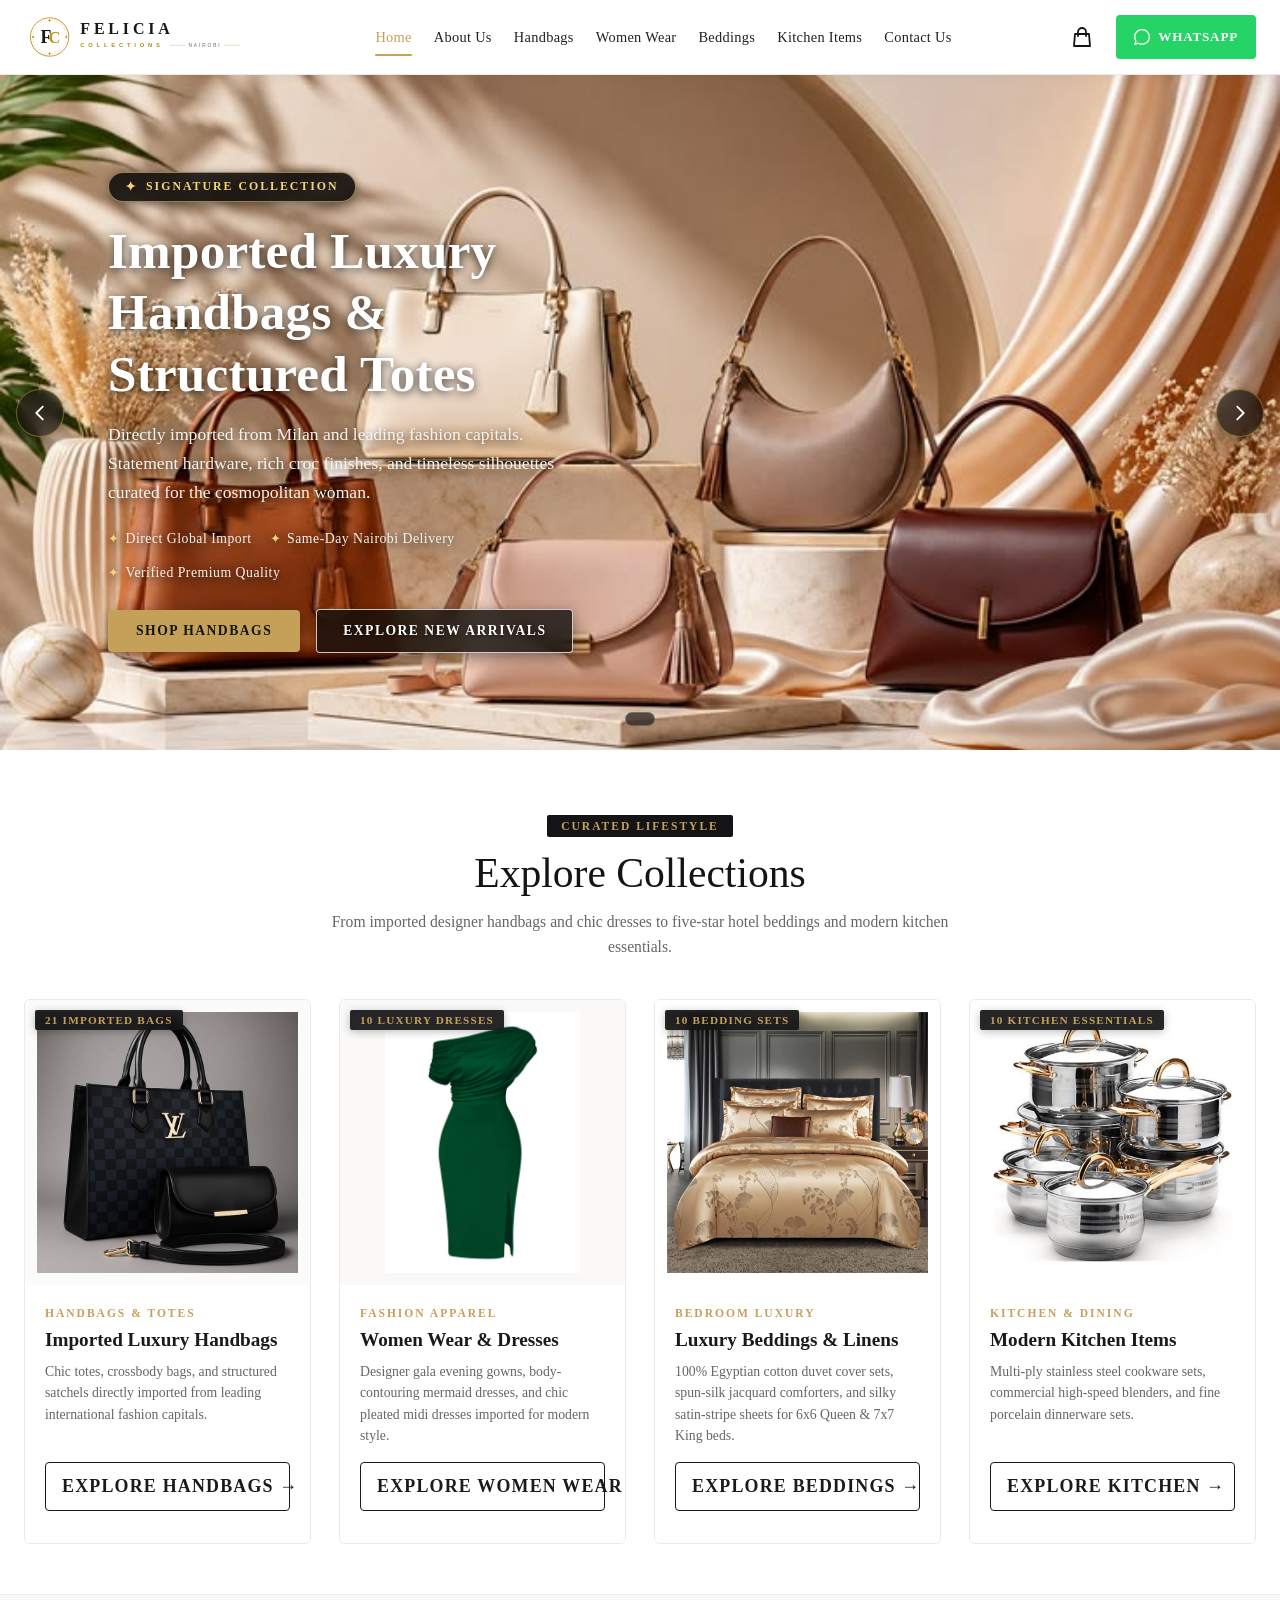
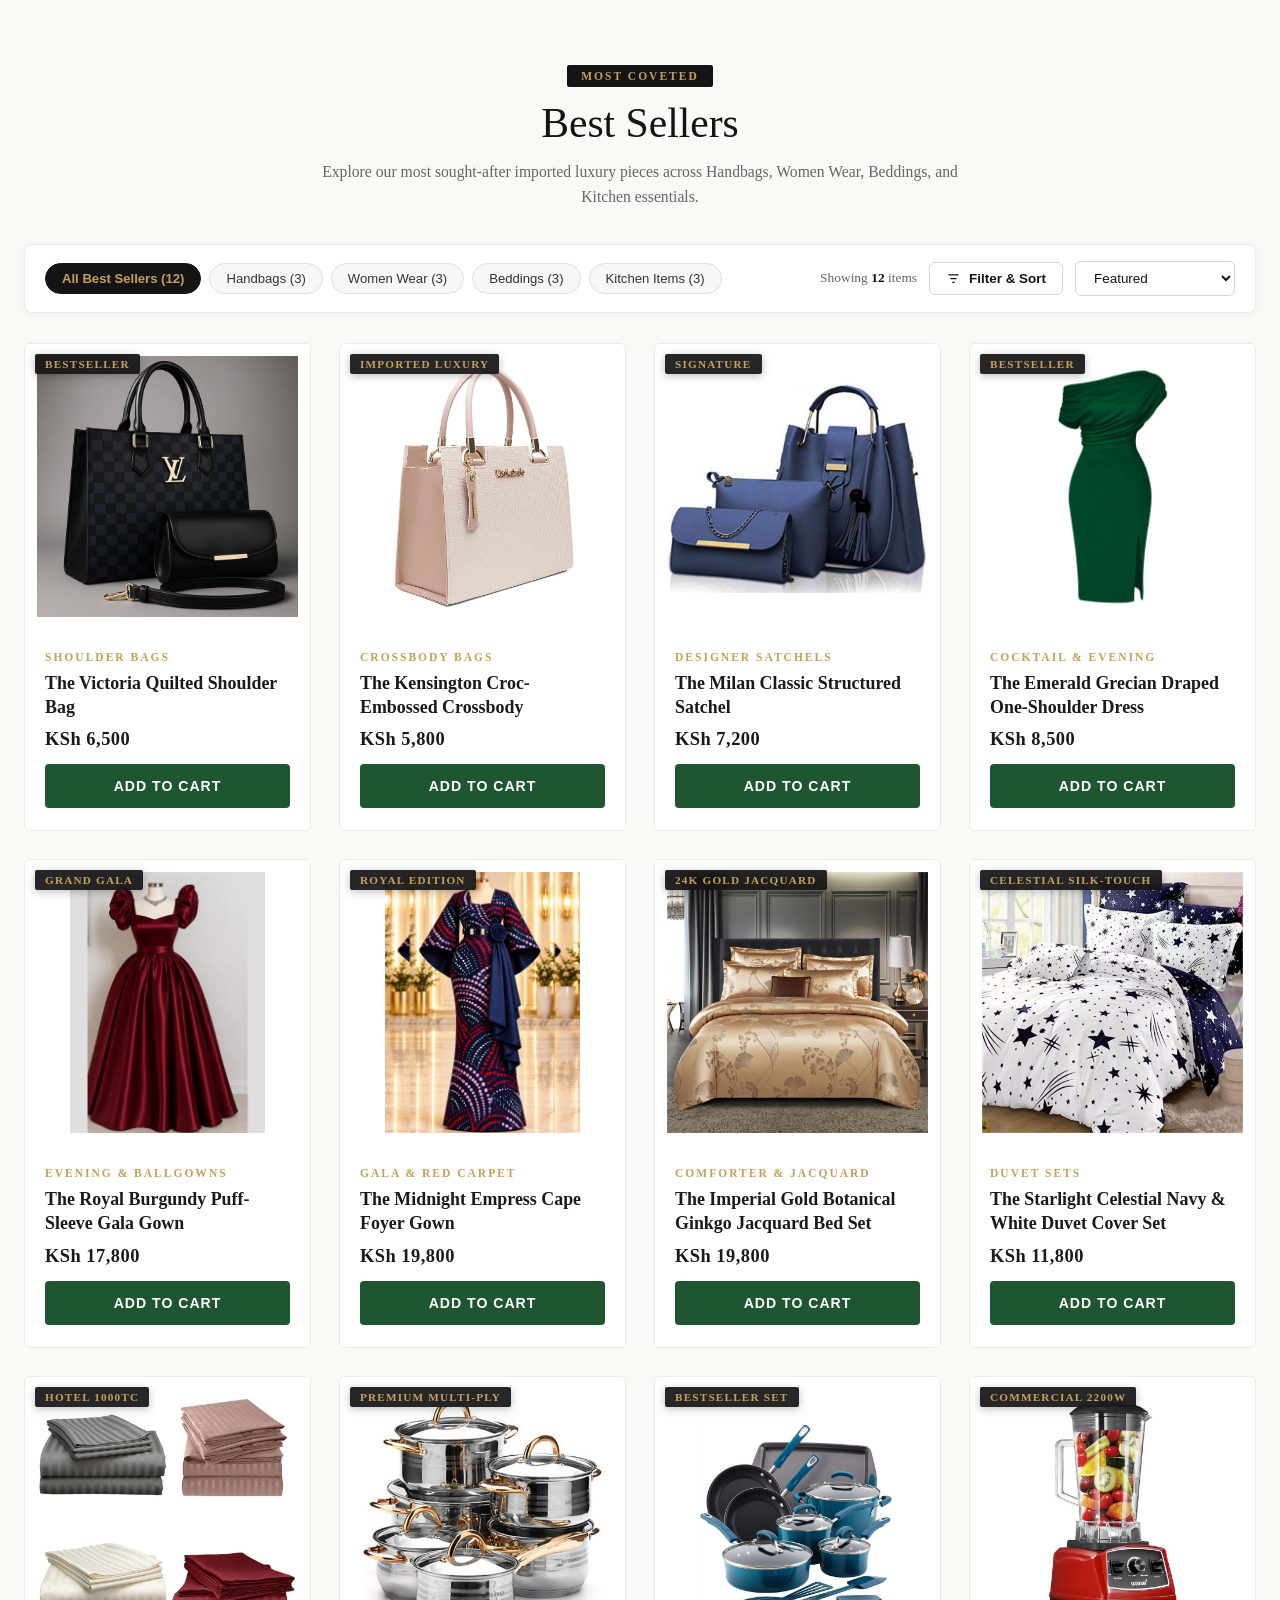
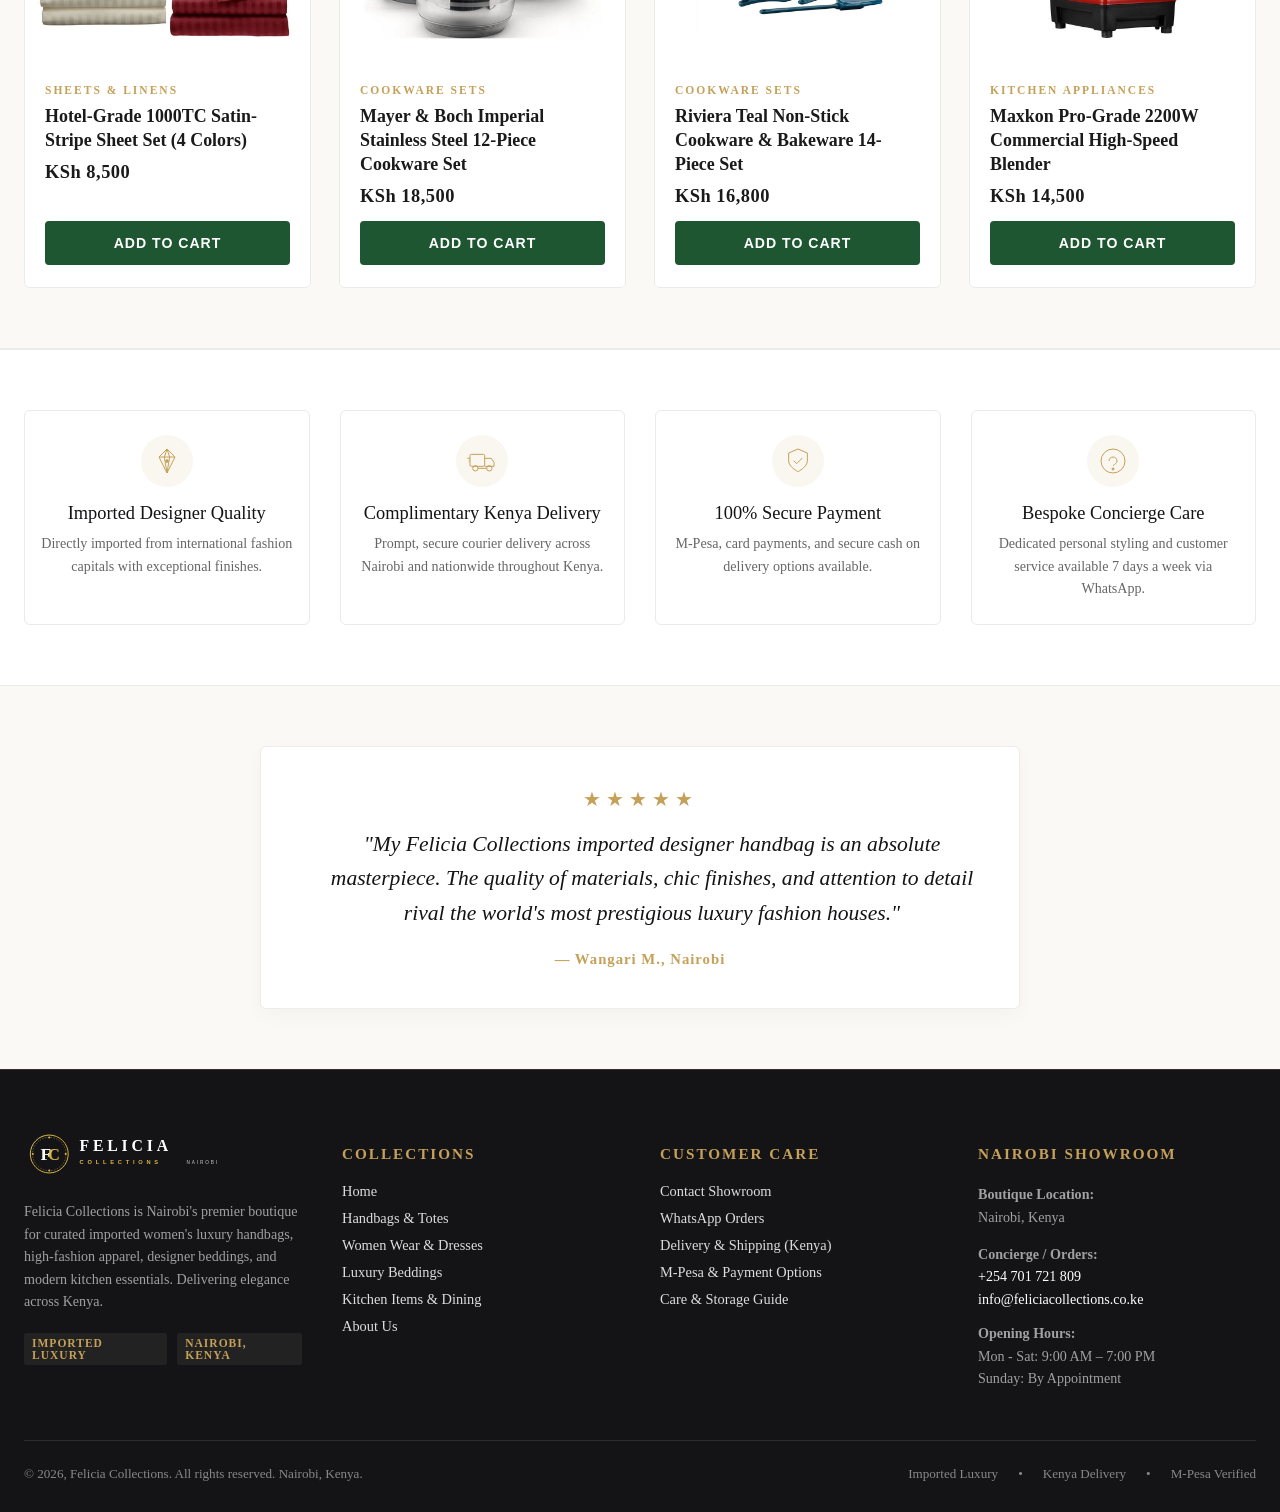
==== commit f9669ca5: "Implement mobile 2-column auto-carousel and interactive filter system across all store pages" ====
--- a/index.html
+++ b/index.html
@@ -33,6 +33,7 @@
     <link href="css/component-card.css" rel="stylesheet" type="text/css" media="all">
     <link href="css/section-footer.css" rel="stylesheet" type="text/css" media="all">
     <link href="css/component-list-social.css" rel="stylesheet" type="text/css" media="all">
+    <link href="css/felicia-carousel-filters.css" rel="stylesheet" type="text/css" media="all">
 
     
 <style id="felicia-master-ui-styles">
@@ -1365,7 +1366,7 @@
 
       <!-- Slide 2: Curated Fashion & Accessories (Right Aligned) -->
       <div class="felicia-slide felicia-slide--right" data-slide="1">
-        <img class="felicia-slide-bg-img hero-bg" src="images/hero-2.jpg" alt="Chic Women's Fashion, Heels & Statement Pieces" loading="lazy">
+        <img class="felicia-slide-bg-img hero-bg" src="images/hero-2.jpg" alt="Chic Women's Fashion, Heels & Statement Pieces" loading="eager">
         <div class="felicia-slide-overlay hero-scrim"></div>
         <div class="page-width">
           <div class="felicia-slide-content">
@@ -1387,7 +1388,7 @@
 
       <!-- Slide 3: Presidential Suite Living (Left Aligned & Compact) -->
       <div class="felicia-slide felicia-slide--left felicia-slide--compact" data-slide="2">
-        <img class="felicia-slide-bg-img hero-bg" src="images/hero-3.jpg" alt="100% Egyptian Cotton & Silk Jacquard Beddings" loading="lazy">
+        <img class="felicia-slide-bg-img hero-bg" src="images/hero-3.jpg" alt="100% Egyptian Cotton & Silk Jacquard Beddings" loading="eager">
         <div class="felicia-slide-overlay hero-scrim"></div>
         <div class="page-width">
           <div class="felicia-slide-content">
@@ -1510,7 +1511,10 @@
           </p>
         </div>
 
-        <div class="felicia-category-grid" style="gap: 28px;">
+        <div class="felicia-carousel-wrapper">
+          <button type="button" class="felicia-carousel-arrow felicia-carousel-prev" aria-label="Previous categories">&#10094;</button>
+          <button type="button" class="felicia-carousel-arrow felicia-carousel-next" aria-label="Next categories">&#10095;</button>
+          <div class="felicia-category-grid" style="gap: 28px;">
           
           <!-- Card 1: Handbags -->
           <div class="felicia-product-card">
@@ -1568,6 +1572,7 @@
             </div>
           </div>
 
+        </div>
         </div>
       </div>
     </section>
@@ -1586,20 +1591,92 @@
           </p>
         </div>
 
-        <!-- Filter Tabs -->
-        <div style="display: flex; flex-wrap: wrap; justify-content: center; gap: 10px; margin-bottom: 35px;">
-          <button class="felicia-filter-btn active" onclick="filterBestsellers('all', this)">All Best Sellers (12)</button>
-          <button class="felicia-filter-btn" onclick="filterBestsellers('handbags', this)">Handbags (3)</button>
-          <button class="felicia-filter-btn" onclick="filterBestsellers('women-wear', this)">Women Wear (3)</button>
-          <button class="felicia-filter-btn" onclick="filterBestsellers('beddings', this)">Beddings (3)</button>
-          <button class="felicia-filter-btn" onclick="filterBestsellers('kitchen', this)">Kitchen Items (3)</button>
+        <div class="felicia-filter-toolbar" data-target-grid="bestsellers-grid">
+        <div class="felicia-filter-topbar">
+          <div class="felicia-category-chips">
+            <button type="button" class="felicia-chip active" data-category="all">All Best Sellers (12)</button>
+          <button type="button" class="felicia-chip" data-category="handbags">Handbags (3)</button>
+          <button type="button" class="felicia-chip" data-category="women-wear">Women Wear (3)</button>
+          <button type="button" class="felicia-chip" data-category="beddings">Beddings (3)</button>
+          <button type="button" class="felicia-chip" data-category="kitchen">Kitchen Items (3)</button>
+          </div>
+          <div class="felicia-filter-controls">
+            <span class="felicia-items-count">Showing <strong>12</strong> items</span>
+            <button type="button" class="felicia-filter-toggle-btn" aria-label="Filter and Sort Options">
+              <svg width="15" height="15" viewBox="0 0 24 24" fill="none" stroke="currentColor" stroke-width="2"><path d="M4 6h16M7 12h10M10 18h4"/></svg>
+              <span>Filter &amp; Sort</span>
+              <span class="felicia-filter-badge" style="display: none;">0</span>
+            </button>
+            <select class="felicia-sort-select" aria-label="Sort products">
+              <option value="featured">Featured</option>
+              <option value="price-asc">Price: Low to High</option>
+              <option value="price-desc">Price: High to Low</option>
+              <option value="newest">Newest Arrivals</option>
+            </select>
+          </div>
         </div>
 
+        <!-- Collapsible Filter Drawer -->
+        <div class="felicia-filter-drawer">
+          <div class="felicia-filter-grid-sections">
+            
+            <!-- Group 1: Color Swatch -->
+            <div class="felicia-filter-group">
+              <div class="felicia-filter-group-title">Color Swatch</div>
+              <div class="felicia-color-swatches">
+                <button type="button" class="felicia-color-swatch active" data-color="all">All Colors</button>
+                <button type="button" class="felicia-color-swatch" data-color="black"><span class="felicia-color-dot" style="background: #141416;"></span>Black</button>
+                <button type="button" class="felicia-color-swatch" data-color="cream"><span class="felicia-color-dot" style="background: #FFFDD0;"></span>Cream / Ivory</button>
+                <button type="button" class="felicia-color-swatch" data-color="tan"><span class="felicia-color-dot" style="background: #C19A6B;"></span>Tan / Brown</button>
+                <button type="button" class="felicia-color-swatch" data-color="burgundy"><span class="felicia-color-dot" style="background: #800020;"></span>Burgundy</button>
+                <button type="button" class="felicia-color-swatch" data-color="pink"><span class="felicia-color-dot" style="background: #FFB6C1;"></span>Blush Pink</button>
+                <button type="button" class="felicia-color-swatch" data-color="gold"><span class="felicia-color-dot" style="background: #D4AF37;"></span>Gold / Champagne</button>
+                <button type="button" class="felicia-color-swatch" data-color="white"><span class="felicia-color-dot" style="background: #FFFFFF; border: 1px solid #CCC;"></span>White</button>
+              </div>
+            </div>
+
+            <!-- Group 2: Price Brackets -->
+            <div class="felicia-filter-group">
+              <div class="felicia-filter-group-title">Price Range (KSh)</div>
+              <div class="felicia-price-brackets">
+                <button type="button" class="felicia-price-pill active" data-price-bracket="all">All Prices</button>
+                <button type="button" class="felicia-price-pill" data-price-bracket="under-3000">Under KSh 3,000</button>
+                <button type="button" class="felicia-price-pill" data-price-bracket="3000-6000">KSh 3,000 – KSh 6,000</button>
+                <button type="button" class="felicia-price-pill" data-price-bracket="6000-12000">KSh 6,000 – KSh 12,000</button>
+                <button type="button" class="felicia-price-pill" data-price-bracket="above-12000">Above KSh 12,000</button>
+              </div>
+            </div>
+
+            <!-- Group 3: Max Price Slider -->
+            <div class="felicia-filter-group">
+              <div class="felicia-filter-group-title">Max Price Slider</div>
+              <div class="felicia-price-slider-wrap">
+                <input type="range" class="felicia-price-slider" min="3000" max="25000" step="500" value="25000" aria-label="Filter by maximum price">
+                <div class="felicia-price-slider-val">
+                  <span>Min: KSh 3,000</span>
+                  <span class="felicia-slider-val-num" style="font-weight: 700; color: #C5A059;">KSh 25,000</span>
+                </div>
+              </div>
+            </div>
+
+          </div>
+
+          <!-- Filter Actions -->
+          <div class="felicia-filter-actions">
+            <button type="button" class="felicia-btn-reset-filters">Reset All Filters</button>
+            <button type="button" class="felicia-btn-apply-filters">Done</button>
+          </div>
+        </div>
+      </div>
+
         <!-- Best Sellers 12 Cards Grid -->
-        <div id="bestsellers-grid" style="display: grid; grid-template-columns: repeat(auto-fill, minmax(270px, 1fr)); gap: 28px;">
+        <div class="felicia-carousel-wrapper">
+          <button type="button" class="felicia-carousel-arrow felicia-carousel-prev" aria-label="Previous best sellers">&#10094;</button>
+          <button type="button" class="felicia-carousel-arrow felicia-carousel-next" aria-label="Next best sellers">&#10095;</button>
+          <div id="bestsellers-grid" style="display: grid; grid-template-columns: repeat(auto-fill, minmax(270px, 1fr)); gap: 28px;">
 
           <!-- Handbag 1 -->
-          <div class="felicia-product-card" data-category="handbags">
+          <div class="felicia-product-card" data-id="1" data-category="handbags" data-color="black" data-price="6500">
             <div class="felicia-card-img-wrapper" onclick="openProductModal(1)">
               <img src="images/05e25ad039e66492824b437e828571f6.jpg" alt="The Victoria Quilted Shoulder Bag" loading="lazy">
               <span class="felicia-card-badge">Bestseller</span>
@@ -1613,7 +1690,7 @@
           </div>
 
           <!-- Handbag 2 -->
-          <div class="felicia-product-card" data-category="handbags">
+          <div class="felicia-product-card" data-id="2" data-category="handbags" data-color="cream" data-price="5800">
             <div class="felicia-card-img-wrapper" onclick="openProductModal(2)">
               <img src="images/0b958184287aa3df7714433d45dcdc85.jpg" alt="The Kensington Croc-Embossed Crossbody" loading="lazy">
               <span class="felicia-card-badge">Imported Luxury</span>
@@ -1627,7 +1704,7 @@
           </div>
 
           <!-- Handbag 3 -->
-          <div class="felicia-product-card" data-category="handbags">
+          <div class="felicia-product-card" data-id="3" data-category="handbags" data-color="tan" data-price="7200">
             <div class="felicia-card-img-wrapper" onclick="openProductModal(3)">
               <img src="images/115f1f995ab19e3888ed734284390042.jpg" alt="The Milan Classic Structured Satchel" loading="lazy">
               <span class="felicia-card-badge">Signature</span>
@@ -1641,7 +1718,7 @@
           </div>
 
           <!-- Women Wear 1 -->
-          <div class="felicia-product-card" data-category="women-wear">
+          <div class="felicia-product-card" data-id="101" data-category="women-wear" data-color="black" data-price="8500">
             <div class="felicia-card-img-wrapper" onclick="openProductModal(101)">
               <img src="images/women-dress-1.jpg" alt="The Emerald Grecian Draped One-Shoulder Dress" loading="lazy">
               <span class="felicia-card-badge">Bestseller</span>
@@ -1655,7 +1732,7 @@
           </div>
 
           <!-- Women Wear 2 -->
-          <div class="felicia-product-card" data-category="women-wear">
+          <div class="felicia-product-card" data-id="106" data-category="women-wear" data-color="burgundy" data-price="17800">
             <div class="felicia-card-img-wrapper" onclick="openProductModal(106)">
               <img src="images/women-dress-6.jpg" alt="The Royal Burgundy Puff-Sleeve Gala Gown" loading="lazy">
               <span class="felicia-card-badge">Grand Gala</span>
@@ -1669,7 +1746,7 @@
           </div>
 
           <!-- Women Wear 3 -->
-          <div class="felicia-product-card" data-category="women-wear">
+          <div class="felicia-product-card" data-id="108" data-category="women-wear" data-color="black" data-price="19800">
             <div class="felicia-card-img-wrapper" onclick="openProductModal(108)">
               <img src="images/women-dress-8.jpg" alt="The Midnight Empress Cape Foyer Gown" loading="lazy">
               <span class="felicia-card-badge">Royal Edition</span>
@@ -1683,7 +1760,7 @@
           </div>
 
           <!-- Bedding 1 -->
-          <div class="felicia-product-card" data-category="beddings">
+          <div class="felicia-product-card" data-id="206" data-category="beddings" data-color="gold" data-price="19800">
             <div class="felicia-card-img-wrapper" onclick="openProductModal(206)">
               <img src="images/bedding-item-6.jpg" alt="The Imperial Gold Botanical Ginkgo Jacquard Bed Set" loading="lazy">
               <span class="felicia-card-badge">24K Gold Jacquard</span>
@@ -1697,7 +1774,7 @@
           </div>
 
           <!-- Bedding 2 -->
-          <div class="felicia-product-card" data-category="beddings">
+          <div class="felicia-product-card" data-id="201" data-category="beddings" data-color="white" data-price="11800">
             <div class="felicia-card-img-wrapper" onclick="openProductModal(201)">
               <img src="images/bedding-item-1.jpg" alt="The Starlight Celestial Navy &amp; White Duvet Cover Set" loading="lazy">
               <span class="felicia-card-badge">Celestial Silk-Touch</span>
@@ -1711,7 +1788,7 @@
           </div>
 
           <!-- Bedding 3 -->
-          <div class="felicia-product-card" data-category="beddings">
+          <div class="felicia-product-card" data-id="207" data-category="beddings" data-color="white" data-price="8500">
             <div class="felicia-card-img-wrapper" onclick="openProductModal(207)">
               <img src="images/bedding-item-7.jpg" alt="Hotel-Grade 1000TC Satin-Stripe Sheet Set" loading="lazy">
               <span class="felicia-card-badge">Hotel 1000TC</span>
@@ -1725,7 +1802,7 @@
           </div>
 
           <!-- Kitchen 1 -->
-          <div class="felicia-product-card" data-category="kitchen">
+          <div class="felicia-product-card" data-id="301" data-category="kitchen" data-color="gold" data-price="18500">
             <div class="felicia-card-img-wrapper" onclick="openProductModal(301)">
               <img src="images/kitchen-item-1.jpg" alt="Mayer &amp; Boch Imperial Stainless Steel 12-Piece Cookware Set" loading="lazy">
               <span class="felicia-card-badge">Premium Multi-Ply</span>
@@ -1739,7 +1816,7 @@
           </div>
 
           <!-- Kitchen 2 -->
-          <div class="felicia-product-card" data-category="kitchen">
+          <div class="felicia-product-card" data-id="302" data-category="kitchen" data-color="cream" data-price="16800">
             <div class="felicia-card-img-wrapper" onclick="openProductModal(302)">
               <img src="images/kitchen-item-2.jpg" alt="Riviera Teal Non-Stick Cookware &amp; Bakeware 14-Piece Set" loading="lazy">
               <span class="felicia-card-badge">Bestseller Set</span>
@@ -1753,7 +1830,7 @@
           </div>
 
           <!-- Kitchen 3 -->
-          <div class="felicia-product-card" data-category="kitchen">
+          <div class="felicia-product-card" data-id="303" data-category="kitchen" data-color="black" data-price="14500">
             <div class="felicia-card-img-wrapper" onclick="openProductModal(303)">
               <img src="images/kitchen-item-3.jpg" alt="Maxkon Pro-Grade 2200W Commercial High-Speed Blender" loading="lazy">
               <span class="felicia-card-badge">Commercial 2200W</span>
@@ -1767,9 +1844,8 @@
           </div>
 
         </div>
-
+        </div>
       </div>
-
       <script>
       function filterBestsellers(category, btn) {
         const buttons = document.querySelectorAll('#bestsellers .felicia-filter-btn');
@@ -1924,4 +2000,5 @@
     </footer>
   
 <script src="js/felicia-cart.js" defer></script>
+<script src="js/felicia-filters.js" defer></script>
 </body></html>
--- a/css/felicia-carousel-filters.css
+++ b/css/felicia-carousel-filters.css
@@ -0,0 +1,533 @@
+/* ========================================================
+   FELICIA COLLECTIONS - MOBILE 2-COLUMN CAROUSEL & FILTERS
+   ======================================================== */
+
+/* Carousel Container Wrapper */
+.felicia-carousel-wrapper {
+  position: relative;
+  width: 100%;
+  box-sizing: border-box;
+}
+
+/* Floating Navigation Arrows for Mobile Carousel */
+.felicia-carousel-arrow {
+  position: absolute;
+  top: 40%;
+  transform: translateY(-50%);
+  z-index: 8;
+  width: 36px;
+  height: 36px;
+  border-radius: 50%;
+  background: rgba(20, 20, 22, 0.88);
+  border: 1px solid rgba(212, 175, 55, 0.6);
+  color: #FFFFFF;
+  display: none; /* hidden on desktop */
+  align-items: center;
+  justify-content: center;
+  cursor: pointer;
+  box-shadow: 0 4px 14px rgba(0, 0, 0, 0.35);
+  backdrop-filter: blur(6px);
+  -webkit-backdrop-filter: blur(6px);
+  transition: all 0.25s ease;
+  user-select: none;
+  font-size: 1.1rem;
+  line-height: 1;
+}
+.felicia-carousel-arrow:hover {
+  background: var(--felicia-gold, #C5A059);
+  color: #141416;
+  border-color: var(--felicia-gold, #C5A059);
+  transform: translateY(-50%) scale(1.08);
+}
+.felicia-carousel-arrow:focus {
+  outline: none;
+}
+.felicia-carousel-prev { left: -8px; }
+.felicia-carousel-next { right: -8px; }
+
+/* Desktop Grid Standards (>= 768px) */
+@media screen and (min-width: 768px) {
+  .felicia-carousel-arrow {
+    display: none !important;
+  }
+}
+
+/* Mobile 2-Column Auto-Carousel (<= 767px) */
+@media screen and (max-width: 767px) {
+  .felicia-carousel-arrow {
+    display: flex !important;
+  }
+  .felicia-carousel-prev { left: 2px !important; }
+  .felicia-carousel-next { right: 2px !important; }
+
+  /* Apply to category grid & bestsellers / product grids */
+  .felicia-category-grid,
+  .felicia-product-grid-carousel,
+  #bestsellers-grid,
+  #handbag-grid,
+  #apparel-grid,
+  #beddings-grid,
+  #kitchen-grid {
+    display: flex !important;
+    flex-direction: row !important;
+    flex-wrap: nowrap !important;
+    overflow-x: auto !important;
+    overflow-y: hidden !important;
+    scroll-behavior: smooth !important;
+    scroll-snap-type: x mandatory !important;
+    -webkit-overflow-scrolling: touch !important;
+    scrollbar-width: none !important; /* Firefox */
+    -ms-overflow-style: none !important;
+    gap: 12px !important;
+    padding: 8px 14px 20px 14px !important;
+    margin: 0 -16px !important;
+    width: calc(100% + 32px) !important;
+    box-sizing: border-box !important;
+  }
+
+  .felicia-category-grid::-webkit-scrollbar,
+  .felicia-product-grid-carousel::-webkit-scrollbar,
+  #bestsellers-grid::-webkit-scrollbar,
+  #handbag-grid::-webkit-scrollbar,
+  #apparel-grid::-webkit-scrollbar,
+  #beddings-grid::-webkit-scrollbar,
+  #kitchen-grid::-webkit-scrollbar {
+    display: none !important; /* Chrome / Safari / Edge */
+    width: 0 !important;
+    height: 0 !important;
+  }
+
+  /* Exactly 2 cards side-by-side in viewport ("Two-Two") */
+  .felicia-category-grid .felicia-product-card,
+  .felicia-product-grid-carousel .felicia-product-card,
+  #bestsellers-grid .felicia-product-card,
+  #handbag-grid .felicia-product-card,
+  #apparel-grid .felicia-product-card,
+  #beddings-grid .felicia-product-card,
+  #kitchen-grid .felicia-product-card {
+    flex: 0 0 calc(50% - 6px) !important;
+    width: calc(50% - 6px) !important;
+    min-width: calc(50% - 6px) !important;
+    max-width: calc(50% - 6px) !important;
+    scroll-snap-align: start !important;
+    box-sizing: border-box !important;
+    display: flex !important;
+    flex-direction: column !important;
+    margin: 0 !important;
+  }
+
+  /* Compact Boutique Card Styling */
+  .felicia-product-card {
+    border-radius: 6px !important;
+    overflow: hidden !important;
+    background: #FFFFFF !important;
+  }
+  .felicia-card-img-wrapper {
+    aspect-ratio: 1 / 1 !important;
+    min-height: 145px !important;
+    background: #FAF9F6 !important;
+    padding: 6px !important;
+    position: relative !important;
+  }
+  .felicia-card-img-wrapper img {
+    object-fit: contain !important;
+    object-position: center center !important;
+    padding: 6px !important;
+  }
+  .felicia-card-body {
+    padding: 12px 10px !important;
+    display: flex !important;
+    flex-direction: column !important;
+    flex-grow: 1 !important;
+  }
+  .felicia-card-badge {
+    font-size: 0.6rem !important;
+    padding: 2px 6px !important;
+    top: 6px !important;
+    left: 6px !important;
+    letter-spacing: 0.8px !important;
+  }
+  .felicia-card-category {
+    font-size: 0.64rem !important;
+    letter-spacing: 1.2px !important;
+    margin-bottom: 4px !important;
+  }
+  .felicia-card-title,
+  .felicia-product-title-link {
+    font-size: 0.86rem !important;
+    line-height: 1.3 !important;
+    margin-bottom: 6px !important;
+    display: -webkit-box !important;
+    -webkit-line-clamp: 2 !important;
+    -webkit-box-orient: vertical !important;
+    overflow: hidden !important;
+    min-height: 2.25em !important;
+  }
+  .felicia-card-desc {
+    display: none !important; /* Clean symmetry */
+  }
+  .felicia-card-price {
+    font-size: 0.95rem !important;
+    font-weight: 700 !important;
+    margin-bottom: 8px !important;
+    color: #141416 !important;
+  }
+  .felicia-btn-add-to-cart,
+  .felicia-card-btn {
+    padding: 8px 6px !important;
+    font-size: 0.72rem !important;
+    min-height: 36px !important;
+    letter-spacing: 0.8px !important;
+    width: 100% !important;
+  }
+}
+
+/* ========================================================
+   INTERACTIVE PRODUCT FILTER & SORT TOOLBAR
+   ======================================================== */
+.felicia-filter-toolbar {
+  background: #FFFFFF;
+  border: 1px solid #EAEAEA;
+  border-radius: 8px;
+  padding: 16px 20px;
+  margin-bottom: 30px;
+  box-shadow: 0 2px 12px rgba(0, 0, 0, 0.03);
+  box-sizing: border-box;
+  width: 100%;
+}
+
+.felicia-filter-topbar {
+  display: flex;
+  align-items: center;
+  justify-content: space-between;
+  gap: 16px;
+  flex-wrap: wrap;
+}
+
+/* Category Quick Filter Chips */
+.felicia-category-chips {
+  display: flex;
+  align-items: center;
+  gap: 8px;
+  flex-wrap: wrap;
+  overflow-x: auto;
+  scrollbar-width: none;
+  -webkit-overflow-scrolling: touch;
+}
+.felicia-category-chips::-webkit-scrollbar {
+  display: none;
+}
+.felicia-chip {
+  display: inline-flex;
+  align-items: center;
+  gap: 6px;
+  padding: 7px 16px;
+  border-radius: 20px;
+  background: #F7F7F7;
+  color: #333333;
+  font-size: 0.82rem;
+  font-weight: 500;
+  border: 1px solid #E0E0E0;
+  cursor: pointer;
+  transition: all 0.2s ease;
+  white-space: nowrap;
+}
+.felicia-chip:hover {
+  background: #EEEEEE;
+  border-color: #CCCCCC;
+}
+.felicia-chip.active {
+  background: #141416;
+  color: var(--felicia-gold, #C5A059);
+  border-color: #141416;
+  font-weight: 600;
+}
+
+/* Toolbar Controls */
+.felicia-filter-controls {
+  display: flex;
+  align-items: center;
+  gap: 12px;
+  margin-left: auto;
+}
+.felicia-items-count {
+  font-size: 0.84rem;
+  color: #666;
+  white-space: nowrap;
+}
+.felicia-items-count strong {
+  color: #141416;
+}
+
+/* Toggle Filter Drawer Button */
+.felicia-filter-toggle-btn {
+  display: inline-flex;
+  align-items: center;
+  gap: 8px;
+  padding: 8px 16px;
+  border-radius: 6px;
+  background: #FFFFFF;
+  border: 1px solid #D5D5D5;
+  color: #141416;
+  font-size: 0.84rem;
+  font-weight: 600;
+  cursor: pointer;
+  transition: all 0.2s ease;
+}
+.felicia-filter-toggle-btn:hover,
+.felicia-filter-toggle-btn.active {
+  background: #141416;
+  color: #FFFFFF;
+  border-color: #141416;
+}
+.felicia-filter-badge {
+  background: var(--felicia-gold, #C5A059);
+  color: #141416;
+  font-size: 0.72rem;
+  font-weight: 700;
+  padding: 1px 7px;
+  border-radius: 10px;
+  line-height: 1.2;
+}
+
+/* Sort Select Dropdown */
+.felicia-sort-select {
+  padding: 8px 14px;
+  border-radius: 6px;
+  border: 1px solid #D5D5D5;
+  background: #FFFFFF;
+  font-size: 0.84rem;
+  font-weight: 500;
+  color: #141416;
+  cursor: pointer;
+  outline: none;
+  transition: border-color 0.2s;
+}
+.felicia-sort-select:focus {
+  border-color: var(--felicia-gold, #C5A059);
+}
+
+/* Collapsible Filter Panel */
+.felicia-filter-drawer {
+  display: none;
+  margin-top: 20px;
+  padding-top: 20px;
+  border-top: 1px solid #ECECEC;
+  animation: feliciaFadeIn 0.25s ease;
+}
+.felicia-filter-drawer.open {
+  display: block;
+}
+@keyframes feliciaFadeIn {
+  from { opacity: 0; transform: translateY(-8px); }
+  to { opacity: 1; transform: translateY(0); }
+}
+
+.felicia-filter-grid-sections {
+  display: grid;
+  grid-template-columns: repeat(auto-fit, minmax(210px, 1fr));
+  gap: 24px;
+}
+.felicia-filter-group-title {
+  font-size: 0.82rem;
+  font-weight: 700;
+  text-transform: uppercase;
+  letter-spacing: 1px;
+  color: #141416;
+  margin-bottom: 12px;
+  display: flex;
+  align-items: center;
+  justify-content: space-between;
+}
+
+/* Color Swatches Grid */
+.felicia-color-swatches {
+  display: flex;
+  flex-wrap: wrap;
+  gap: 8px;
+}
+.felicia-color-swatch {
+  display: inline-flex;
+  align-items: center;
+  gap: 6px;
+  padding: 5px 10px;
+  border-radius: 20px;
+  border: 1px solid #E0E0E0;
+  background: #FFFFFF;
+  font-size: 0.78rem;
+  color: #333;
+  cursor: pointer;
+  transition: all 0.2s ease;
+}
+.felicia-color-swatch:hover {
+  border-color: #999;
+}
+.felicia-color-swatch.active {
+  border-color: #141416;
+  background: #141416;
+  color: #FFFFFF;
+  font-weight: 600;
+}
+.felicia-color-dot {
+  width: 14px;
+  height: 14px;
+  border-radius: 50%;
+  border: 1px solid rgba(0,0,0,0.15);
+  flex-shrink: 0;
+}
+
+/* Price Range Options */
+.felicia-price-brackets {
+  display: flex;
+  flex-direction: column;
+  gap: 6px;
+}
+.felicia-price-pill {
+  padding: 6px 12px;
+  border-radius: 4px;
+  border: 1px solid #E5E5E5;
+  background: #FAF9F6;
+  font-size: 0.8rem;
+  color: #333;
+  cursor: pointer;
+  text-align: left;
+  transition: all 0.2s ease;
+}
+.felicia-price-pill:hover {
+  border-color: #AAA;
+}
+.felicia-price-pill.active {
+  background: #141416;
+  color: var(--felicia-gold, #C5A059);
+  border-color: #141416;
+  font-weight: 600;
+}
+
+/* Price Range Slider */
+.felicia-price-slider-wrap {
+  margin-top: 10px;
+}
+.felicia-price-slider {
+  width: 100%;
+  cursor: pointer;
+  accent-color: var(--felicia-gold, #C5A059);
+}
+.felicia-price-slider-val {
+  font-size: 0.82rem;
+  color: #555;
+  margin-top: 4px;
+  display: flex;
+  justify-content: space-between;
+}
+
+/* Filter Actions */
+.felicia-filter-actions {
+  display: flex;
+  align-items: center;
+  justify-content: flex-end;
+  gap: 12px;
+  margin-top: 20px;
+  padding-top: 16px;
+  border-top: 1px solid #ECECEC;
+}
+.felicia-btn-reset-filters {
+  background: none;
+  border: none;
+  color: #888;
+  font-size: 0.82rem;
+  font-weight: 600;
+  text-decoration: underline;
+  cursor: pointer;
+  padding: 6px 12px;
+}
+.felicia-btn-reset-filters:hover {
+  color: #141416;
+}
+.felicia-btn-apply-filters {
+  background: #141416;
+  color: #FFFFFF;
+  border: none;
+  padding: 8px 18px;
+  border-radius: 4px;
+  font-size: 0.82rem;
+  font-weight: 600;
+  cursor: pointer;
+}
+.felicia-btn-apply-filters:hover {
+  background: #333333;
+}
+
+/* No Results Notification */
+.felicia-no-results {
+  grid-column: 1 / -1;
+  text-align: center;
+  padding: 50px 20px;
+  background: #FFFFFF;
+  border: 1px dashed #DDD;
+  border-radius: 8px;
+  width: 100%;
+  box-sizing: border-box;
+}
+.felicia-no-results h3 {
+  font-family: 'Playfair Display', Georgia, serif;
+  font-size: 1.4rem;
+  color: #141416;
+  margin: 0 0 8px 0;
+}
+.felicia-no-results p {
+  color: #666;
+  font-size: 0.92rem;
+  margin: 0 0 16px 0;
+}
+.felicia-no-results button {
+  background: var(--felicia-gold, #C5A059);
+  color: #141416;
+  border: none;
+  padding: 10px 22px;
+  font-size: 0.84rem;
+  font-weight: 700;
+  border-radius: 4px;
+  cursor: pointer;
+  text-transform: uppercase;
+  letter-spacing: 1px;
+}
+
+/* Mobile specific styling for filter toolbar */
+@media screen and (max-width: 767px) {
+  .felicia-filter-toolbar {
+    padding: 12px 14px;
+    margin-bottom: 20px;
+    border-radius: 6px;
+  }
+  .felicia-filter-topbar {
+    gap: 10px;
+  }
+  .felicia-category-chips {
+    width: 100%;
+    order: 2;
+    padding-bottom: 4px;
+  }
+  .felicia-filter-controls {
+    width: 100%;
+    order: 1;
+    display: flex;
+    justify-content: space-between;
+    margin: 0 0 6px 0;
+  }
+  .felicia-filter-toggle-btn {
+    padding: 7px 12px;
+    font-size: 0.78rem;
+  }
+  .felicia-sort-select {
+    padding: 7px 10px;
+    font-size: 0.78rem;
+    max-width: 150px;
+  }
+  .felicia-items-count {
+    font-size: 0.78rem;
+  }
+  .felicia-filter-grid-sections {
+    grid-template-columns: 1fr;
+    gap: 18px;
+  }
+}
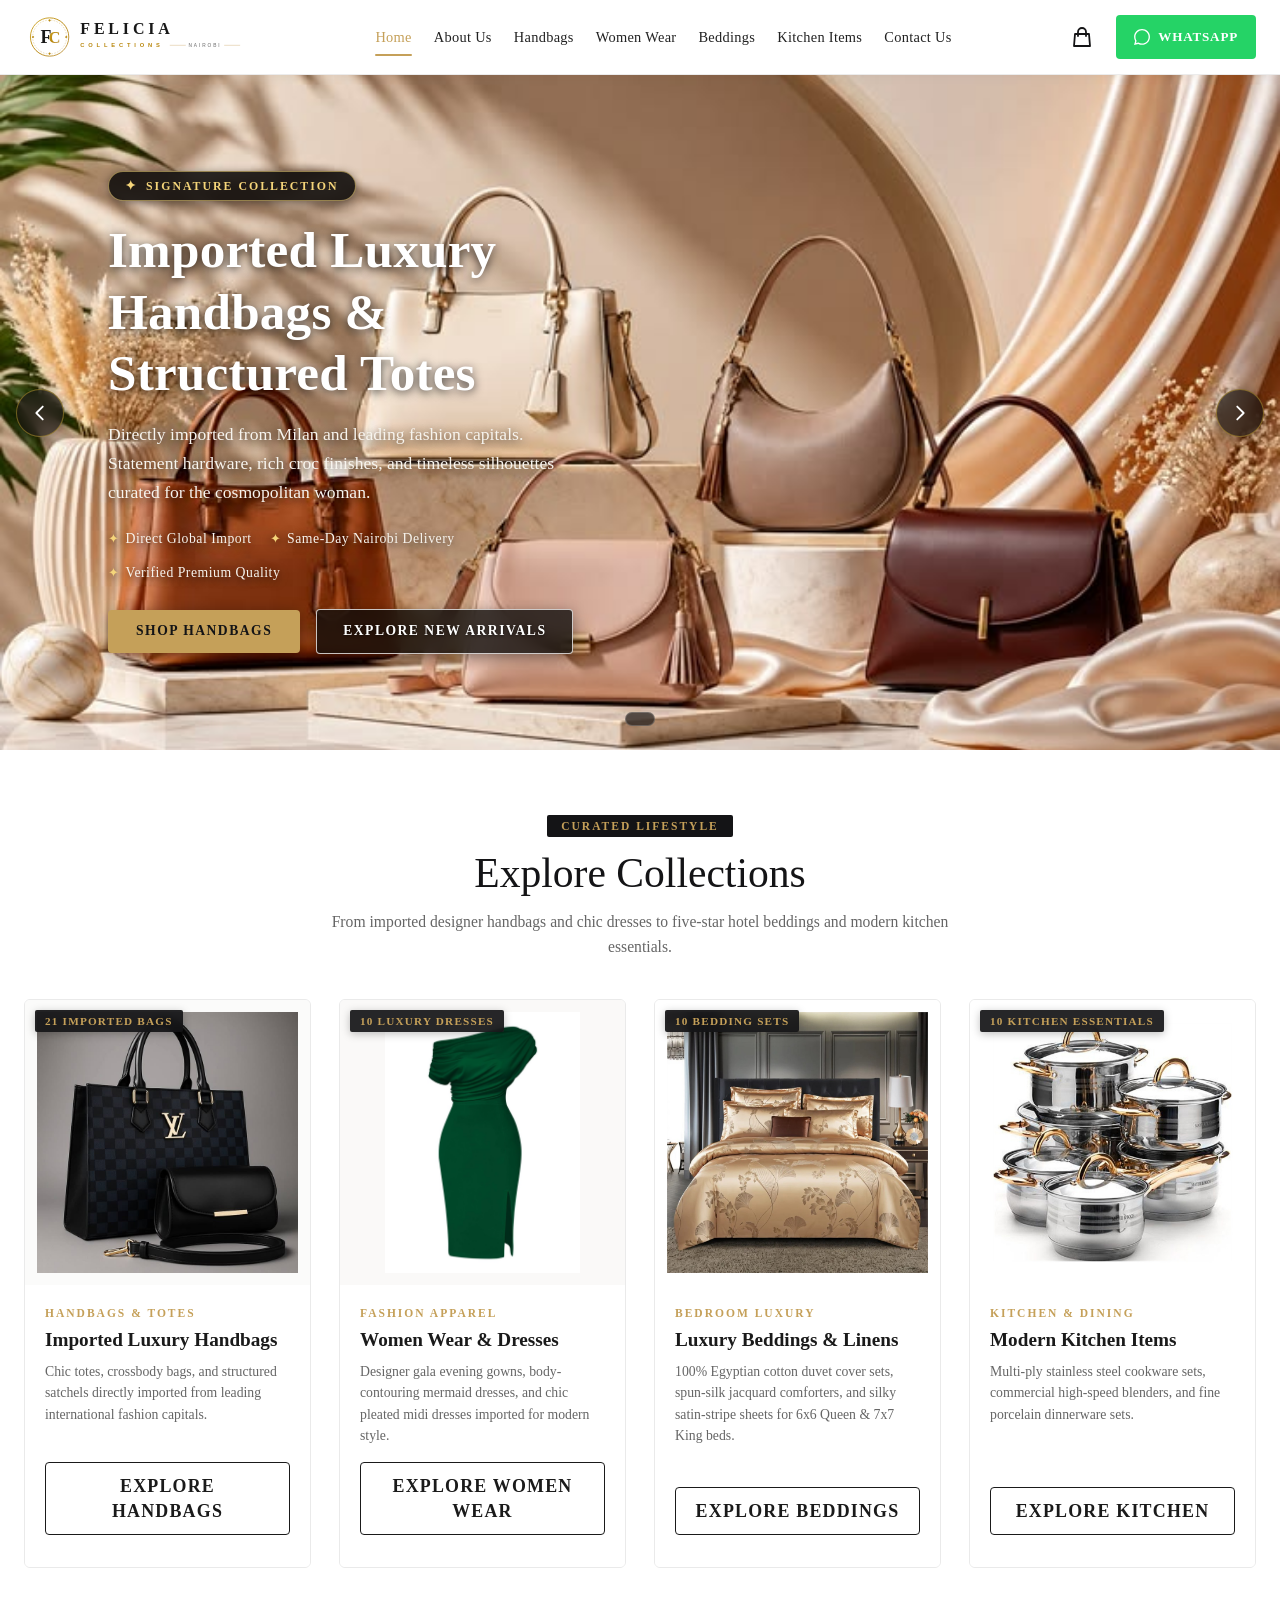
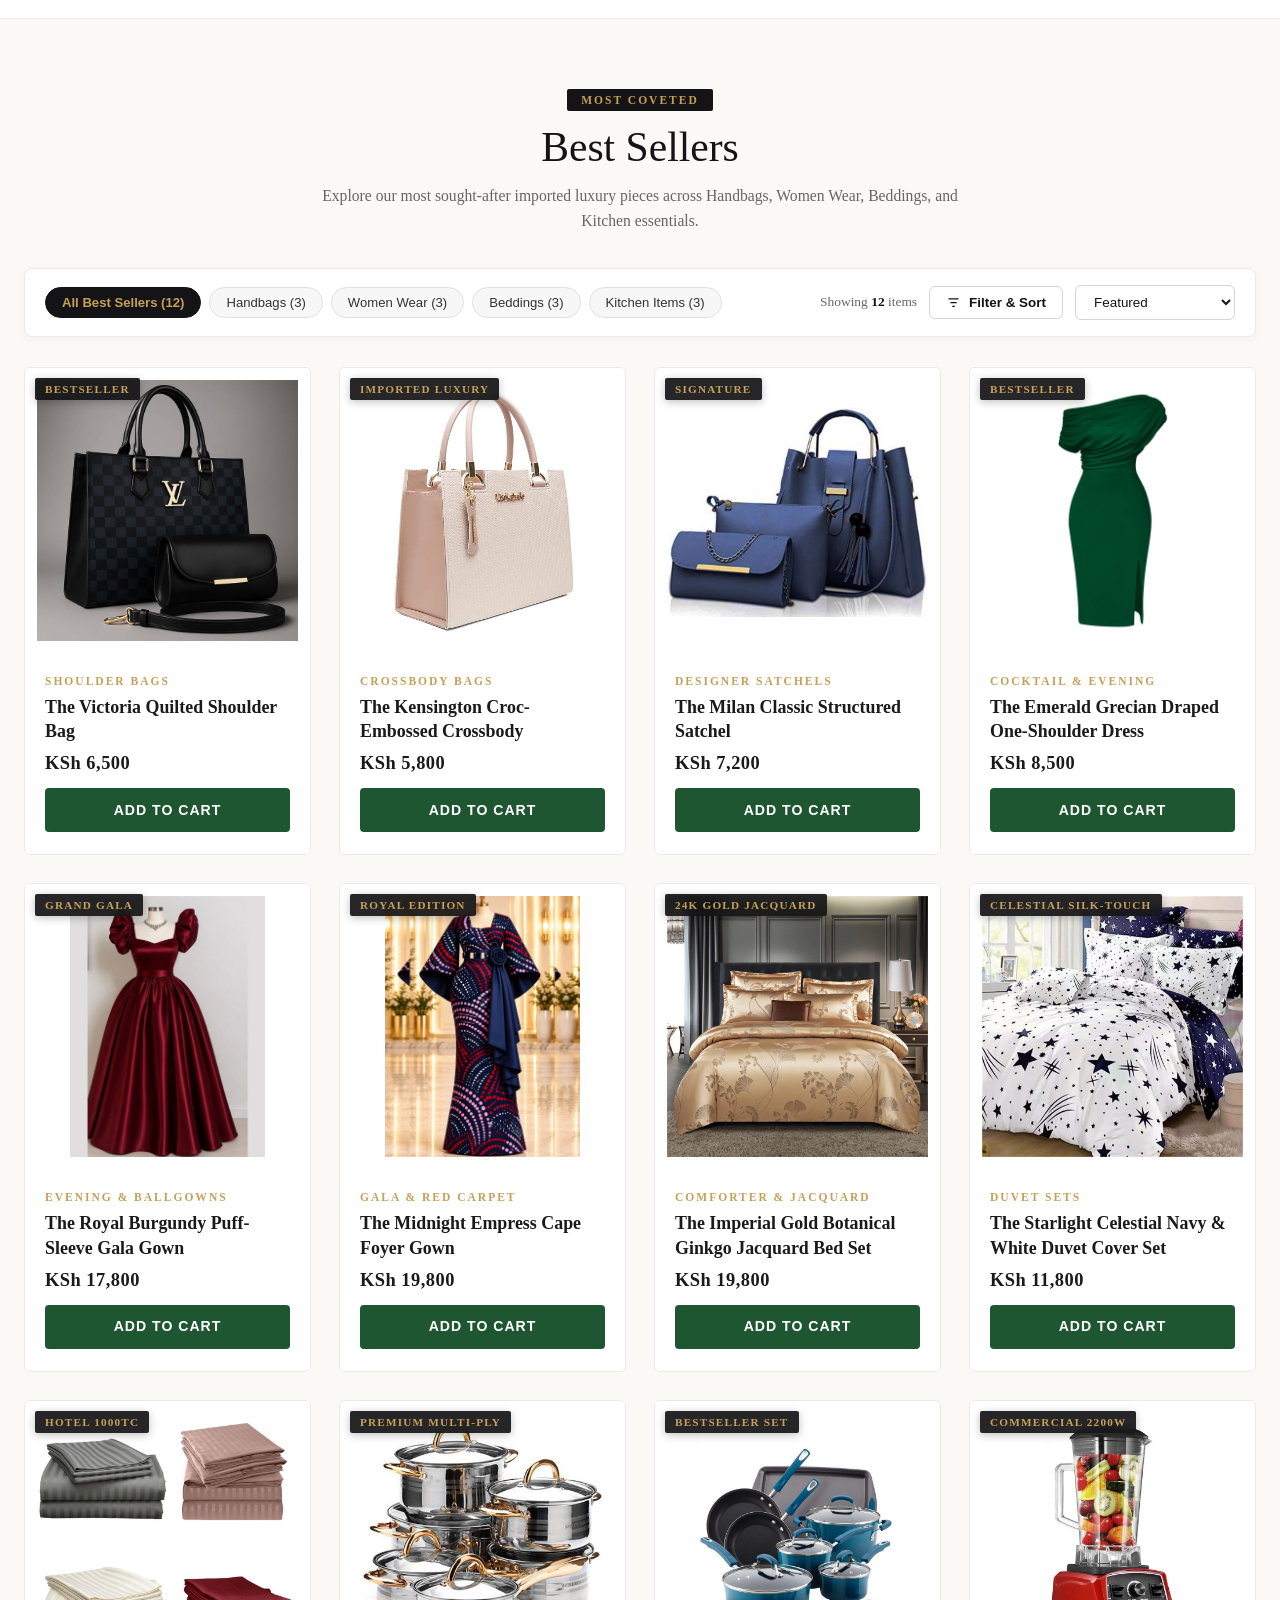
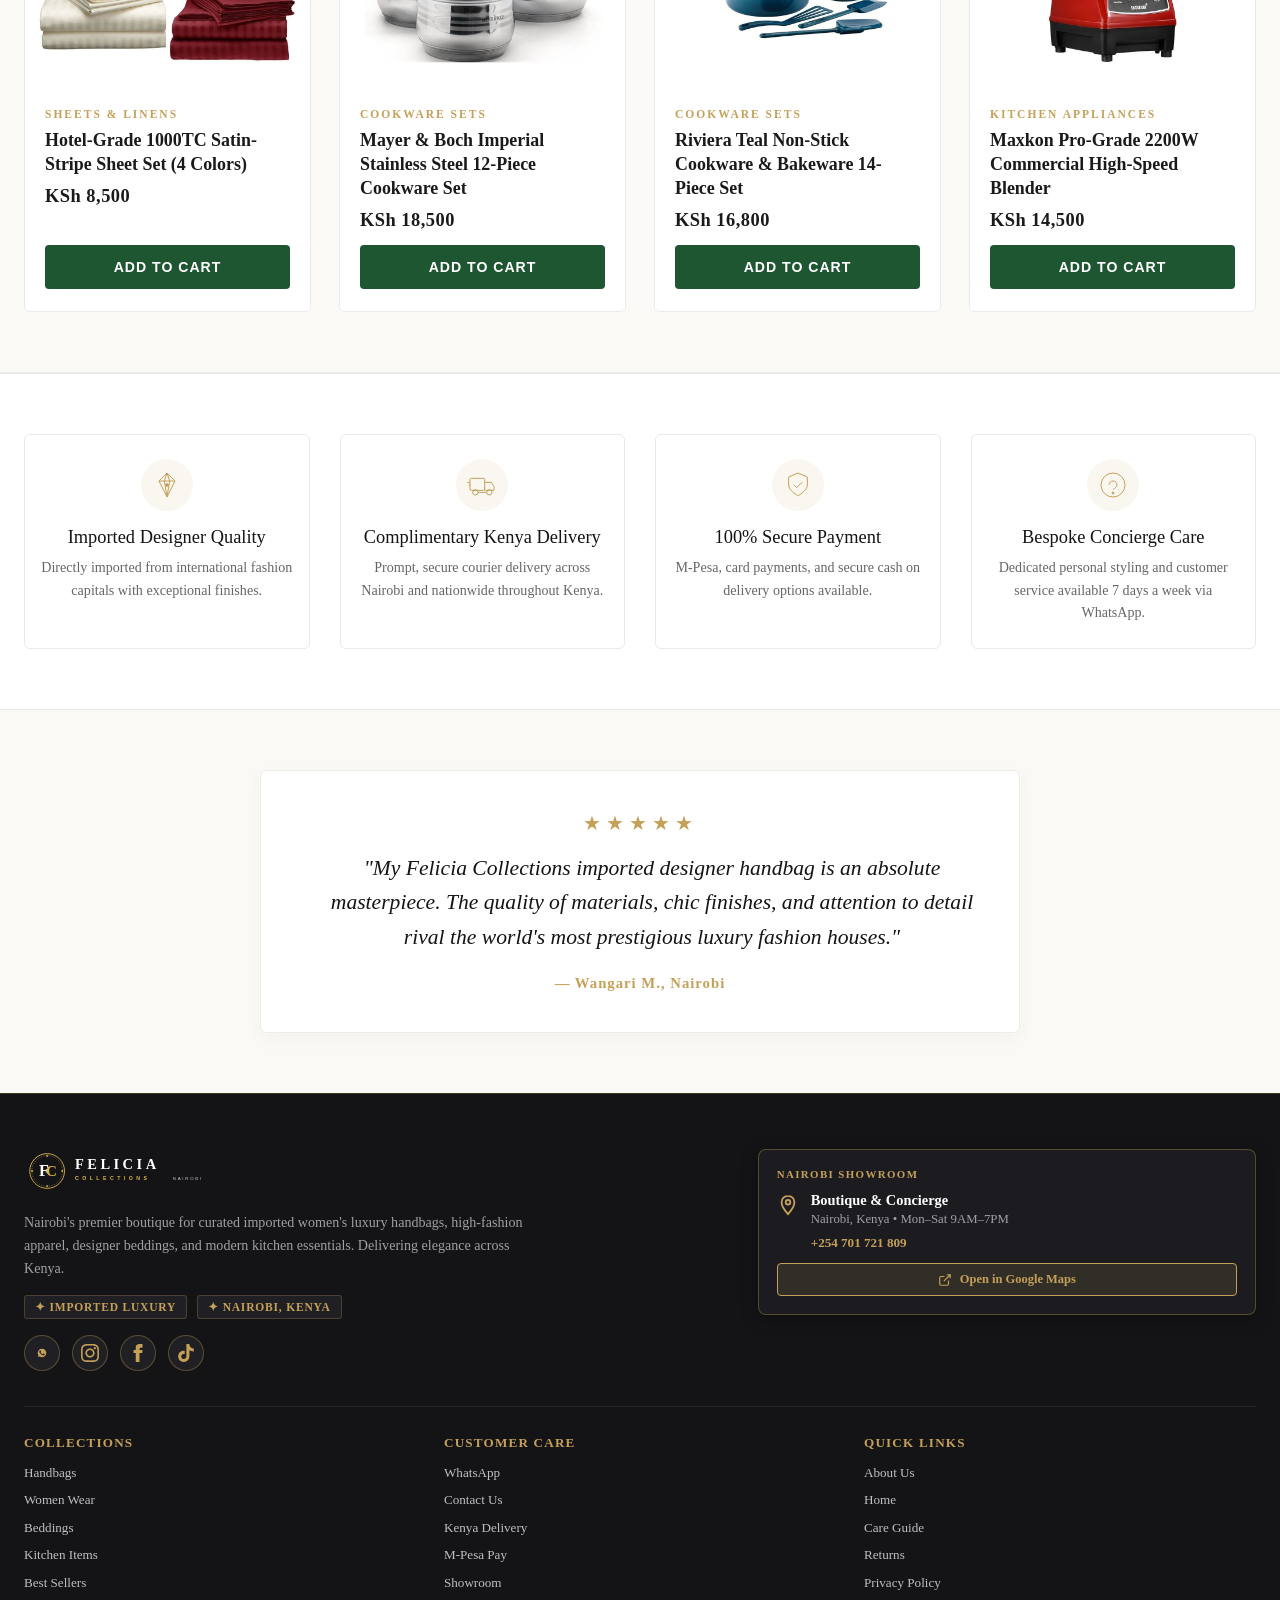
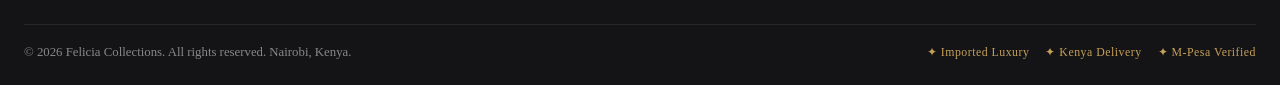
==== commit e2979ac1: "Fix mobile card button text clipping, carousel smooth loop-back, and compact 3-column mobile footer " ====
--- a/index.html
+++ b/index.html
@@ -158,7 +158,7 @@
     list-style: none;
     margin: 0;
     padding: 0;
-    white-space: nowrap !important;
+    white-space: normal; line-height: 1.25;
     flex-wrap: nowrap !important;
   }
   .felicia-nav-item {
@@ -251,7 +251,7 @@
     transition: background 0.25s ease, transform 0.2s ease;
     border: none;
     cursor: pointer;
-    white-space: nowrap !important;
+    white-space: normal; line-height: 1.25;
     flex-shrink: 0;
   }
   .felicia-btn-whatsapp:hover {
@@ -277,7 +277,7 @@
     text-decoration: none !important;
     border-radius: 4px;
     transition: all 0.25s ease;
-    white-space: nowrap !important;
+    white-space: normal; line-height: 1.25;
     border: none;
     cursor: pointer;
   }
@@ -302,7 +302,7 @@
     border-radius: 4px;
     transition: all 0.25s ease;
     backdrop-filter: blur(8px);
-    white-space: nowrap !important;
+    white-space: normal; line-height: 1.25;
     cursor: pointer;
   }
   .felicia-btn-outline:hover {
@@ -1032,7 +1032,7 @@
     backdrop-filter: blur(4px);
     -webkit-backdrop-filter: blur(4px);
     box-shadow: 0 2px 8px rgba(0,0,0,0.25);
-    white-space: nowrap !important;
+    white-space: normal; line-height: 1.25;
     pointer-events: none;
   }
 
@@ -1085,7 +1085,7 @@
     transition: all 0.25s ease;
     margin-top: auto;
     min-height: 42px;
-    white-space: nowrap !important;
+    white-space: normal; line-height: 1.25;
   }
   .felicia-card-btn:hover {
     background: #1A1A1A;
@@ -1143,7 +1143,7 @@
     transition: background 0.2s ease, transform 0.15s ease, box-shadow 0.2s ease;
     text-decoration: none !important;
     margin-top: auto;
-    white-space: nowrap !important;
+    white-space: normal; line-height: 1.25;
   }
   .felicia-btn-add-to-cart:hover {
     background: #144023;
@@ -1166,7 +1166,7 @@
     cursor: pointer;
     border-radius: 20px;
     transition: all 0.2s ease;
-    white-space: nowrap !important;
+    white-space: normal; line-height: 1.25;
   }
   .felicia-filter-btn.active, .felicia-filter-btn:hover {
     background: #1A1A1A;
@@ -1223,9 +1223,19 @@
       font-size: 0.82rem !important;
     }
     .felicia-card-btn {
-      min-height: 42px !important;
-      padding: 10px 14px !important;
-      font-size: 0.78rem !important;
+      width: 100% !important;
+      max-width: 100% !important;
+      box-sizing: border-box !important;
+      min-height: 36px !important;
+      padding: 8px 6px !important;
+      font-size: 0.68rem !important;
+      letter-spacing: 0.04em !important;
+      white-space: normal !important;
+      line-height: 1.25 !important;
+      text-align: center !important;
+      overflow: hidden !important;
+      text-overflow: ellipsis !important;
+      word-break: normal !important;
     }
   }
 
@@ -1526,7 +1536,7 @@
               <div class="felicia-card-category">HANDBAGS &amp; TOTES</div>
               <h3 class="felicia-card-title">Imported Luxury Handbags</h3>
               <p class="felicia-card-desc">Chic totes, crossbody bags, and structured satchels directly imported from leading international fashion capitals.</p>
-              <a href="handbags.html" class="felicia-card-btn">Explore Handbags &rarr;</a>
+              <a href="handbags.html" class="felicia-card-btn">Explore Handbags</a>
             </div>
           </div>
 
@@ -1540,7 +1550,7 @@
               <div class="felicia-card-category">FASHION APPAREL</div>
               <h3 class="felicia-card-title">Women Wear &amp; Dresses</h3>
               <p class="felicia-card-desc">Designer gala evening gowns, body-contouring mermaid dresses, and chic pleated midi dresses imported for modern style.</p>
-              <a href="women-wear.html" class="felicia-card-btn">Explore Women Wear &rarr;</a>
+              <a href="women-wear.html" class="felicia-card-btn">Explore Women Wear</a>
             </div>
           </div>
 
@@ -1554,7 +1564,7 @@
               <div class="felicia-card-category">BEDROOM LUXURY</div>
               <h3 class="felicia-card-title">Luxury Beddings &amp; Linens</h3>
               <p class="felicia-card-desc">100% Egyptian cotton duvet cover sets, spun-silk jacquard comforters, and silky satin-stripe sheets for 6x6 Queen &amp; 7x7 King beds.</p>
-              <a href="beddings.html" class="felicia-card-btn">Explore Beddings &rarr;</a>
+              <a href="beddings.html" class="felicia-card-btn">Explore Beddings</a>
             </div>
           </div>
 
@@ -1568,7 +1578,7 @@
               <div class="felicia-card-category">KITCHEN &amp; DINING</div>
               <h3 class="felicia-card-title">Modern Kitchen Items</h3>
               <p class="felicia-card-desc">Multi-ply stainless steel cookware sets, commercial high-speed blenders, and fine porcelain dinnerware sets.</p>
-              <a href="kitchen-items.html" class="felicia-card-btn">Explore Kitchen &rarr;</a>
+              <a href="kitchen-items.html" class="felicia-card-btn">Explore Kitchen</a>
             </div>
           </div>
 
@@ -1919,80 +1929,112 @@
   
 </main>
 
-    <footer class="footer color-scheme-4 gradient" style="background: #141416; color: #FFFFFF; padding-top: 60px; padding-bottom: 30px; border-top: 1px solid rgba(197, 160, 89, 0.2);">
+    <!-- Luxury Brand Footer -->
+    <footer class="footer color-scheme-4 gradient felicia-luxury-footer">
       <div class="page-width">
-        <div class="felicia-footer-grid">
+        
+        <!-- Brand & Boutique Info + Showroom Card -->
+        <div class="felicia-footer-top">
           
-          <!-- Column 1: Brand Info -->
-          <div>
-            <div style="margin-bottom: 18px;">
-              <img src="images/felicia-collections-logo-white.svg" alt="Felicia Collections" width="240" height="48" class="footer-logo">
-            </div>
-            <p style="color: #A0A0A5; font-size: 0.88rem; line-height: 1.6; margin-bottom: 20px;">
-              Felicia Collections is Nairobi's premier boutique for curated imported women's luxury handbags, high-fashion apparel, designer beddings, and modern kitchen essentials. Delivering elegance across Kenya.
+          <!-- Column 1: Brand Mark & Socials -->
+          <div class="felicia-footer-brand">
+            <a href="index.html" class="felicia-footer-logo-link">
+              <img src="images/felicia-collections-logo-white.svg" alt="Felicia Collections" width="220" height="44" class="footer-logo">
+            </a>
+            <p class="felicia-footer-summary">
+              Nairobi's premier boutique for curated imported women's luxury handbags, high-fashion apparel, designer beddings, and modern kitchen essentials. Delivering elegance across Kenya.
             </p>
-            <div style="display: flex; gap: 10px;">
-              <span style="display: inline-block; padding: 4px 8px; background: #222; color: #C5A059; font-size: 0.72rem; font-weight: 600; letter-spacing: 1px; text-transform: uppercase; border-radius: 2px;">Imported Luxury</span>
-              <span style="display: inline-block; padding: 4px 8px; background: #222; color: #C5A059; font-size: 0.72rem; font-weight: 600; letter-spacing: 1px; text-transform: uppercase; border-radius: 2px;">Nairobi, Kenya</span>
-            </div>
-          </div>
-
-          <!-- Column 2: Department Links -->
-          <div>
-            <h3 style="color: #C5A059; font-size: 0.95rem; letter-spacing: 2px; text-transform: uppercase; margin-bottom: 20px; font-weight: 600;">COLLECTIONS</h3>
-            <ul style="list-style: none; padding: 0; margin: 0; display: flex; flex-direction: column; gap: 10px; font-size: 0.9rem;">
-              <li><a href="index.html" style="color: #DDD; text-decoration: none;">Home</a></li>
-              <li><a href="handbags.html" style="color: #DDD; text-decoration: none;">Handbags &amp; Totes</a></li>
-              <li><a href="women-wear.html" style="color: #DDD; text-decoration: none;">Women Wear &amp; Dresses</a></li>
-              <li><a href="beddings.html" style="color: #DDD; text-decoration: none;">Luxury Beddings</a></li>
-              <li><a href="kitchen-items.html" style="color: #DDD; text-decoration: none;">Kitchen Items &amp; Dining</a></li>
-              <li><a href="about-us.html" style="color: #DDD; text-decoration: none;">About Us</a></li>
+            <div class="felicia-footer-badges-pill">
+              <span class="felicia-pill-item">✦ Imported Luxury</span>
+              <span class="felicia-pill-item">✦ Nairobi, Kenya</span>
+            </div>
+            <div class="felicia-footer-socials">
+              <a href="https://wa.me/254701721809" target="_blank" rel="noopener noreferrer" class="felicia-social-btn" aria-label="WhatsApp Concierge">
+                <svg width="18" height="18" fill="currentColor" viewBox="0 0 24 24"><path d="M12.031 6.172c-3.181 0-5.767 2.586-5.768 5.766-.001 1.298.38 2.27 1.019 3.287l-.582 2.128 2.182-.573c.978.58 1.911.928 3.145.929 3.178 0 5.767-2.587 5.768-5.766.001-3.187-2.575-5.77-5.764-5.771zm3.392 8.244c-.144.405-.837.774-1.17.824-.312.045-.698.077-2.073-.49-1.761-.726-2.884-2.518-2.973-2.636-.088-.117-.714-.951-.714-1.815 0-.865.452-1.291.614-1.467.161-.176.353-.22.47-.22.118 0 .236.002.339.007.108.005.253-.041.396.302.147.353.504 1.23.548 1.32.044.088.073.191.015.308-.059.118-.088.192-.176.294-.088.103-.186.23-.266.308-.088.089-.18.186-.077.363.103.176.458.756.984 1.225.678.605 1.25.792 1.427.88.176.089.279.074.382-.045.103-.117.441-.513.559-.69.117-.176.235-.147.396-.088.162.059 1.028.485 1.205.574.176.088.294.132.338.206.044.074.044.426-.1 1.006z"/></svg>
+              </a>
+              <a href="https://instagram.com" target="_blank" rel="noopener noreferrer" class="felicia-social-btn" aria-label="Instagram">
+                <svg width="18" height="18" fill="currentColor" viewBox="0 0 24 24"><path d="M12 2.163c3.204 0 3.584.012 4.85.07 3.252.148 4.771 1.691 4.919 4.919.058 1.265.069 1.645.069 4.849 0 3.205-.012 3.584-.069 4.849-.149 3.225-1.664 4.771-4.919 4.919-1.266.058-1.644.07-4.85.07-3.204 0-3.584-.012-4.849-.07-3.26-.149-4.771-1.699-4.919-4.92-.058-1.265-.07-1.644-.07-4.849 0-3.204.013-3.583.07-4.849.149-3.227 1.664-4.771 4.919-4.919 1.266-.057 1.645-.069 4.849-.069zm0-2.163c-3.259 0-3.667.014-4.947.072-4.358.2-6.78 2.618-6.98 6.98-.059 1.281-.073 1.689-.073 4.948 0 3.259.014 3.668.072 4.948.2 4.358 2.618 6.78 6.98 6.98 1.281.058 1.689.072 4.948.072 3.259 0 3.668-.014 4.948-.072 4.354-.2 6.782-2.618 6.979-6.98.059-1.28.073-1.689.073-4.948 0-3.259-.014-3.667-.072-4.947-.196-4.354-2.617-6.78-6.979-6.98-1.281-.059-1.69-.073-4.949-.073zm0 5.838c-3.403 0-6.162 2.759-6.162 6.162s2.759 6.163 6.162 6.163 6.162-2.759 6.162-6.163c0-3.403-2.759-6.162-6.162-6.162zm0 10.162c-2.209 0-4-1.79-4-4 0-2.209 1.791-4 4-4s4 1.791 4 4c0 2.21-1.791 4-4 4zm6.406-11.845c-.796 0-1.441.645-1.441 1.44s.645 1.44 1.441 1.44c.795 0 1.439-.645 1.439-1.44s-.644-1.44-1.439-1.44z"/></svg>
+              </a>
+              <a href="https://facebook.com" target="_blank" rel="noopener noreferrer" class="felicia-social-btn" aria-label="Facebook">
+                <svg width="18" height="18" fill="currentColor" viewBox="0 0 24 24"><path d="M9 8H6v4h3v12h5V12h3.642L18 8h-4V6.333C14 5.374 14.5 5 15.6 5H18V0h-3.808C10.595 0 9 1.583 9 4.615V8z"/></svg>
+              </a>
+              <a href="https://tiktok.com" target="_blank" rel="noopener noreferrer" class="felicia-social-btn" aria-label="TikTok">
+                <svg width="18" height="18" fill="currentColor" viewBox="0 0 24 24"><path d="M12.525.02c1.31-.02 2.61-.01 3.91-.02.08 1.53.63 3.09 1.75 4.17 1.12 1.11 2.7 1.62 4.24 1.79v4.03c-1.44-.05-2.89-.35-4.2-.97-.57-.26-1.1-.59-1.62-1.01-.01 2.92.01 5.84-.02 8.75-.08 1.4-.54 2.79-1.35 3.94-1.31 1.92-3.58 3.17-5.91 3.21-1.43.08-2.86-.31-4.08-1.03-2.02-1.19-3.44-3.37-3.65-5.71-.02-.5-.03-1-.01-1.49.18-1.9 1.12-3.72 2.58-4.96 1.66-1.44 3.98-2.13 6.15-1.72.02 1.48-.04 2.96-.04 4.44-.99-.32-2.15-.23-3.02.37-.63.41-1.11 1.04-1.36 1.75-.21.51-.24 1.07-.14 1.61.24 1.64 1.82 3.02 3.5 2.87 1.12-.01 2.19-.66 2.77-1.61.19-.33.4-.67.41-1.06.1-1.79.06-3.57.07-5.36.01-4.03-.01-8.05.02-12.07z"/></svg>
+              </a>
+            </div>
+          </div>
+
+          <!-- Column 2: Showroom Map Card -->
+          <div class="felicia-showroom-card">
+            <div class="felicia-showroom-badge">NAIROBI SHOWROOM</div>
+            <div class="felicia-showroom-body">
+              <div class="felicia-showroom-icon">
+                <svg width="22" height="22" fill="none" stroke="currentColor" stroke-width="2" viewBox="0 0 24 24"><path d="M12 2C8.13 2 5 5.13 5 9c0 5.25 7 13 7 13s7-7.75 7-13c0-3.87-3.13-7-7-7zm0 9.5a2.5 2.5 0 010-5 2.5 2.5 0 010 5z"/></svg>
+              </div>
+              <div class="felicia-showroom-info">
+                <strong>Boutique &amp; Concierge</strong>
+                <p>Nairobi, Kenya &bull; Mon–Sat 9AM–7PM</p>
+                <a href="tel:+254701721809" class="felicia-showroom-phone">+254 701 721 809</a>
+              </div>
+            </div>
+            <a href="https://maps.google.com/?q=Nairobi,+Kenya" target="_blank" rel="noopener noreferrer" class="felicia-btn-map">
+              <svg width="14" height="14" fill="none" stroke="currentColor" stroke-width="2" viewBox="0 0 24 24"><path d="M18 13v6a2 2 0 01-2 2H5a2 2 0 01-2-2V8a2 2 0 012-2h6M15 3h6v6M10 14L21 3"/></svg>
+              <span>Open in Google Maps</span>
+            </a>
+          </div>
+
+        </div>
+
+        <!-- Compact 3-Column Link Grid on Mobile (Zero Right Clipping) -->
+        <div class="felicia-footer-links-grid">
+          
+          <!-- Column 1: Collections -->
+          <div class="felicia-footer-col">
+            <h4 class="felicia-footer-heading">COLLECTIONS</h4>
+            <ul class="felicia-footer-links">
+              <li><a href="handbags.html">Handbags</a></li>
+              <li><a href="women-wear.html">Women Wear</a></li>
+              <li><a href="beddings.html">Beddings</a></li>
+              <li><a href="kitchen-items.html">Kitchen Items</a></li>
+              <li><a href="index.html#bestsellers">Best Sellers</a></li>
             </ul>
           </div>
 
-          <!-- Column 3: Customer Care -->
-          <div>
-            <h3 style="color: #C5A059; font-size: 0.95rem; letter-spacing: 2px; text-transform: uppercase; margin-bottom: 20px; font-weight: 600;">CUSTOMER CARE</h3>
-            <ul style="list-style: none; padding: 0; margin: 0; display: flex; flex-direction: column; gap: 10px; font-size: 0.9rem;">
-              <li><a href="contact-us.html" style="color: #DDD; text-decoration: none;">Contact Showroom</a></li>
-              <li><a href="https://wa.me/254701721809" style="color: #DDD; text-decoration: none;">WhatsApp Orders</a></li>
-              <li><a href="contact-us.html#faq" style="color: #DDD; text-decoration: none;">Delivery &amp; Shipping (Kenya)</a></li>
-              <li><a href="contact-us.html#faq" style="color: #DDD; text-decoration: none;">M-Pesa &amp; Payment Options</a></li>
-              <li><a href="contact-us.html#faq" style="color: #DDD; text-decoration: none;">Care &amp; Storage Guide</a></li>
+          <!-- Column 2: Customer Care -->
+          <div class="felicia-footer-col">
+            <h4 class="felicia-footer-heading">CUSTOMER CARE</h4>
+            <ul class="felicia-footer-links">
+              <li><a href="https://wa.me/254701721809">WhatsApp</a></li>
+              <li><a href="contact-us.html">Contact Us</a></li>
+              <li><a href="contact-us.html#faq">Kenya Delivery</a></li>
+              <li><a href="contact-us.html#faq">M-Pesa Pay</a></li>
+              <li><a href="about-us.html">Showroom</a></li>
             </ul>
           </div>
 
-          <!-- Column 4: Nairobi Showroom -->
-          <div>
-            <h3 style="color: #C5A059; font-size: 0.95rem; letter-spacing: 2px; text-transform: uppercase; margin-bottom: 20px; font-weight: 600;">NAIROBI SHOWROOM</h3>
-            <p style="color: #A0A0A5; font-size: 0.88rem; line-height: 1.6; margin-bottom: 12px;">
-              <strong>Boutique Location:</strong><br>
-              Nairobi, Kenya
-            </p>
-            <p style="color: #A0A0A5; font-size: 0.88rem; line-height: 1.6; margin-bottom: 12px;">
-              <strong>Concierge / Orders:</strong><br>
-              <a href="tel:+254701721809" style="color: #FFF; text-decoration: none;">+254 701 721 809</a><br>
-              <a href="mailto:info@feliciacollections.co.ke" style="color: #FFF; text-decoration: none;">info@feliciacollections.co.ke</a>
-            </p>
-            <p style="color: #A0A0A5; font-size: 0.88rem; line-height: 1.6; margin: 0;">
-              <strong>Opening Hours:</strong><br>
-              Mon - Sat: 9:00 AM – 7:00 PM<br>
-              Sunday: By Appointment
-            </p>
+          <!-- Column 3: Quick Links / Policies -->
+          <div class="felicia-footer-col">
+            <h4 class="felicia-footer-heading">QUICK LINKS</h4>
+            <ul class="felicia-footer-links">
+              <li><a href="about-us.html">About Us</a></li>
+              <li><a href="index.html">Home</a></li>
+              <li><a href="contact-us.html#faq">Care Guide</a></li>
+              <li><a href="contact-us.html#faq">Returns</a></li>
+              <li><a href="contact-us.html#faq">Privacy Policy</a></li>
+            </ul>
           </div>
 
         </div>
 
-        <div class="felicia-footer-bottom" style="border-top: 1px solid rgba(255,255,255,0.1); padding-top: 25px; display: flex; flex-wrap: wrap; justify-content: space-between; align-items: center; gap: 15px; font-size: 0.82rem; color: #888;">
-          <div>
-            &copy; 2026, Felicia Collections. All rights reserved. Nairobi, Kenya.
-          </div>
-          <div style="display: flex; gap: 20px;">
-            <span>Imported Luxury</span>
-            <span>&bull;</span>
-            <span>Kenya Delivery</span>
-            <span>&bull;</span>
-            <span>M-Pesa Verified</span>
+        <!-- Clean Bottom Copyright & Trust Badges -->
+        <div class="felicia-footer-bottom">
+          <div class="felicia-footer-copy">
+            &copy; 2026 Felicia Collections. All rights reserved. Nairobi, Kenya.
+          </div>
+          <div class="felicia-footer-badges">
+            <span>✦ Imported Luxury</span>
+            <span>✦ Kenya Delivery</span>
+            <span>✦ M-Pesa Verified</span>
           </div>
         </div>
 
--- a/css/felicia-carousel-filters.css
+++ b/css/felicia-carousel-filters.css
@@ -1,3 +1,9 @@
+/* Ensure zero horizontal scroll on mobile */
+html, body {
+  overflow-x: clip !important;
+  max-width: 100vw !important;
+}
+
 /* ========================================================
    FELICIA COLLECTIONS - MOBILE 2-COLUMN CAROUSEL & FILTERS
    ======================================================== */
@@ -12,11 +18,11 @@
 /* Floating Navigation Arrows for Mobile Carousel */
 .felicia-carousel-arrow {
   position: absolute;
-  top: 40%;
+  top: 32%;
   transform: translateY(-50%);
   z-index: 8;
-  width: 36px;
-  height: 36px;
+  width: 32px;
+  height: 32px;
   border-radius: 50%;
   background: rgba(20, 20, 22, 0.88);
   border: 1px solid rgba(212, 175, 55, 0.6);
@@ -30,7 +36,7 @@
   -webkit-backdrop-filter: blur(6px);
   transition: all 0.25s ease;
   user-select: none;
-  font-size: 1.1rem;
+  font-size: 1rem;
   line-height: 1;
 }
 .felicia-carousel-arrow:hover {
@@ -42,8 +48,8 @@
 .felicia-carousel-arrow:focus {
   outline: none;
 }
-.felicia-carousel-prev { left: -8px; }
-.felicia-carousel-next { right: -8px; }
+.felicia-carousel-prev { left: 4px; }
+.felicia-carousel-next { right: 4px; }
 
 /* Desktop Grid Standards (>= 768px) */
 @media screen and (min-width: 768px) {
@@ -56,9 +62,13 @@
 @media screen and (max-width: 767px) {
   .felicia-carousel-arrow {
     display: flex !important;
-  }
-  .felicia-carousel-prev { left: 2px !important; }
-  .felicia-carousel-next { right: 2px !important; }
+    top: 32% !important; /* Vertically centered on the square image */
+    width: 32px !important;
+    height: 32px !important;
+    font-size: 1rem !important;
+  }
+  .felicia-carousel-prev { left: 4px !important; }
+  .felicia-carousel-next { right: 4px !important; }
 
   /* Apply to category grid & bestsellers / product grids */
   .felicia-category-grid,
@@ -97,7 +107,7 @@
     height: 0 !important;
   }
 
-  /* Exactly 2 cards side-by-side in viewport ("Two-Two") */
+    /* Exactly 2 cards side-by-side in viewport ("Two-Two") */
   .felicia-category-grid .felicia-product-card,
   .felicia-product-grid-carousel .felicia-product-card,
   #bestsellers-grid .felicia-product-card,
@@ -107,7 +117,7 @@
   #kitchen-grid .felicia-product-card {
     flex: 0 0 calc(50% - 6px) !important;
     width: calc(50% - 6px) !important;
-    min-width: calc(50% - 6px) !important;
+    min-width: 0 !important;
     max-width: calc(50% - 6px) !important;
     scroll-snap-align: start !important;
     box-sizing: border-box !important;
@@ -172,13 +182,26 @@
     margin-bottom: 8px !important;
     color: #141416 !important;
   }
-  .felicia-btn-add-to-cart,
-  .felicia-card-btn {
+    .felicia-btn-add-to-cart,
+  .felicia-card-btn,
+  .felicia-product-card .felicia-card-btn {
+    width: 100% !important;
+    max-width: 100% !important;
+    box-sizing: border-box !important;
     padding: 8px 6px !important;
-    font-size: 0.72rem !important;
+    font-size: 0.68rem !important;
+    letter-spacing: 0.04em !important;
     min-height: 36px !important;
-    letter-spacing: 0.8px !important;
-    width: 100% !important;
+    display: flex !important;
+    align-items: center !important;
+    justify-content: center !important;
+    text-align: center !important;
+    white-space: normal !important;
+    line-height: 1.25 !important;
+    overflow: hidden !important;
+    text-overflow: ellipsis !important;
+    word-break: normal !important;
+    border-radius: 4px !important;
   }
 }
 
@@ -531,3 +554,295 @@
     gap: 18px;
   }
 }
+
+
+/* ========================================================
+   FELICIA COLLECTIONS - LUXURY RESPONSIVE FOOTER
+   ======================================================== */
+.felicia-luxury-footer {
+  background: #141416 !important;
+  color: #FFFFFF !important;
+  padding: 55px 0 25px 0 !important;
+  border-top: 1px solid rgba(197, 160, 89, 0.25) !important;
+  width: 100% !important;
+  box-sizing: border-box !important;
+  overflow-x: clip !important;
+}
+
+.felicia-footer-top {
+  display: grid;
+  grid-template-columns: 1.4fr 1fr;
+  gap: 36px;
+  align-items: start;
+  margin-bottom: 35px;
+}
+.felicia-footer-brand {
+  max-width: 520px;
+}
+.felicia-footer-logo-link {
+  display: inline-block;
+  margin-bottom: 14px;
+}
+.felicia-footer-summary {
+  color: #A0A0A5;
+  font-size: 0.88rem;
+  line-height: 1.6;
+  margin: 0 0 16px 0;
+}
+.felicia-footer-badges-pill {
+  display: flex;
+  gap: 10px;
+  margin-bottom: 16px;
+}
+.felicia-pill-item {
+  display: inline-block;
+  padding: 4px 10px;
+  background: #202024;
+  color: var(--felicia-gold, #C5A059);
+  font-size: 0.72rem;
+  font-weight: 600;
+  letter-spacing: 0.8px;
+  text-transform: uppercase;
+  border-radius: 3px;
+  border: 1px solid rgba(197, 160, 89, 0.25);
+}
+.felicia-footer-socials {
+  display: flex;
+  align-items: center;
+  gap: 12px;
+}
+.felicia-social-btn {
+  display: inline-flex;
+  align-items: center;
+  justify-content: center;
+  width: 36px;
+  height: 36px;
+  border-radius: 50%;
+  background: #202024;
+  color: var(--felicia-gold, #C5A059);
+  border: 1px solid rgba(197, 160, 89, 0.35);
+  transition: all 0.25s ease;
+  text-decoration: none;
+}
+.felicia-social-btn:hover {
+  background: var(--felicia-gold, #C5A059);
+  color: #141416;
+  transform: translateY(-2px);
+}
+
+/* Showroom Location Map Card */
+.felicia-showroom-card {
+  background: #1C1C20;
+  border: 1px solid rgba(197, 160, 89, 0.35);
+  border-radius: 8px;
+  padding: 18px;
+  display: flex;
+  flex-direction: column;
+  gap: 12px;
+  box-shadow: 0 4px 18px rgba(0, 0, 0, 0.3);
+}
+.felicia-showroom-badge {
+  font-size: 0.68rem;
+  font-weight: 700;
+  letter-spacing: 1.4px;
+  color: var(--felicia-gold, #C5A059);
+  text-transform: uppercase;
+}
+.felicia-showroom-body {
+  display: flex;
+  align-items: flex-start;
+  gap: 12px;
+}
+.felicia-showroom-icon {
+  color: var(--felicia-gold, #C5A059);
+  flex-shrink: 0;
+  margin-top: 2px;
+}
+.felicia-showroom-info strong {
+  display: block;
+  font-size: 0.9rem;
+  color: #FFFFFF;
+  margin-bottom: 2px;
+}
+.felicia-showroom-info p {
+  font-size: 0.8rem;
+  color: #A0A0A5;
+  margin: 0 0 4px 0;
+  line-height: 1.4;
+}
+.felicia-showroom-phone {
+  color: var(--felicia-gold, #C5A059);
+  font-size: 0.82rem;
+  text-decoration: none;
+  font-weight: 600;
+}
+.felicia-btn-map {
+  display: inline-flex;
+  align-items: center;
+  justify-content: center;
+  gap: 8px;
+  padding: 8px 14px;
+  background: rgba(197, 160, 89, 0.12);
+  border: 1px solid var(--felicia-gold, #C5A059);
+  border-radius: 4px;
+  color: var(--felicia-gold, #C5A059);
+  font-size: 0.78rem;
+  font-weight: 600;
+  text-decoration: none;
+  transition: all 0.2s ease;
+  width: 100%;
+  box-sizing: border-box;
+}
+.felicia-btn-map:hover {
+  background: var(--felicia-gold, #C5A059);
+  color: #141416;
+}
+
+/* 3-Column Links Grid (Mobile & Desktop) */
+.felicia-footer-links-grid {
+  display: grid;
+  grid-template-columns: repeat(3, minmax(0, 1fr));
+  gap: 28px;
+  padding: 28px 0 32px 0;
+  border-top: 1px solid rgba(255, 255, 255, 0.08);
+}
+.felicia-footer-col {
+  min-width: 0;
+  box-sizing: border-box;
+}
+.felicia-footer-heading {
+  color: var(--felicia-gold, #C5A059);
+  font-size: 0.82rem;
+  letter-spacing: 1.2px;
+  font-weight: 700;
+  margin: 0 0 12px 0;
+  text-transform: uppercase;
+}
+.felicia-footer-links {
+  list-style: none;
+  padding: 0;
+  margin: 0;
+  display: flex;
+  flex-direction: column;
+  gap: 8px;
+}
+.felicia-footer-links li a {
+  color: #C0C0C4;
+  text-decoration: none;
+  font-size: 0.82rem;
+  line-height: 1.4;
+  transition: color 0.2s ease;
+  display: inline-block;
+  white-space: normal;
+  word-break: break-word;
+}
+.felicia-footer-links li a:hover {
+  color: var(--felicia-gold, #C5A059);
+  padding-left: 2px;
+}
+
+/* Footer Bottom */
+.felicia-footer-bottom {
+  border-top: 1px solid rgba(255, 255, 255, 0.08);
+  padding-top: 20px;
+  display: flex;
+  flex-wrap: wrap;
+  justify-content: space-between;
+  align-items: center;
+  gap: 12px;
+  font-size: 0.8rem;
+  color: #888888;
+}
+.felicia-footer-badges {
+  display: flex;
+  gap: 16px;
+  color: var(--felicia-gold, #C5A059);
+  font-size: 0.74rem;
+  letter-spacing: 0.5px;
+}
+
+/* Mobile Overrides (<= 767px) */
+@media screen and (max-width: 767px) {
+  .felicia-luxury-footer {
+    padding: 32px 0 20px 0 !important;
+  }
+  .felicia-footer-top {
+    grid-template-columns: 1fr !important;
+    gap: 18px !important;
+    margin-bottom: 20px !important;
+  }
+  .felicia-footer-brand {
+    text-align: left;
+  }
+  .felicia-footer-logo-link img {
+    max-width: 180px !important;
+    height: auto !important;
+  }
+  .felicia-footer-summary {
+    font-size: 0.78rem !important;
+    line-height: 1.48 !important;
+    margin-bottom: 12px !important;
+  }
+  .felicia-footer-badges-pill {
+    margin-bottom: 14px !important;
+  }
+  .felicia-pill-item {
+    font-size: 0.65rem !important;
+    padding: 3px 8px !important;
+  }
+  .felicia-footer-socials {
+    gap: 10px !important;
+  }
+  .felicia-social-btn {
+    width: 32px !important;
+    height: 32px !important;
+  }
+  .felicia-showroom-card {
+    padding: 14px !important;
+    gap: 10px !important;
+  }
+  .felicia-showroom-info strong {
+    font-size: 0.82rem !important;
+  }
+  .felicia-showroom-info p {
+    font-size: 0.72rem !important;
+  }
+  .felicia-btn-map {
+    font-size: 0.72rem !important;
+    padding: 7px 10px !important;
+  }
+
+  /* Compact 3-Column Mobile Link Grid with zero clipping */
+  .felicia-footer-links-grid {
+    grid-template-columns: repeat(3, minmax(0, 1fr)) !important;
+    gap: 8px !important;
+    padding: 18px 0 20px 0 !important;
+  }
+  .felicia-footer-heading {
+    font-size: 0.7rem !important;
+    letter-spacing: 0.6px !important;
+    margin-bottom: 8px !important;
+  }
+  .felicia-footer-links {
+    gap: 6px !important;
+  }
+  .felicia-footer-links li a {
+    font-size: 0.74rem !important;
+    line-height: 1.35 !important;
+  }
+
+  /* Bottom Copyright Bar */
+  .felicia-footer-bottom {
+    flex-direction: column !important;
+    align-items: center !important;
+    text-align: center !important;
+    gap: 8px !important;
+    padding-top: 14px !important;
+    font-size: 0.72rem !important;
+  }
+  .felicia-footer-badges {
+    justify-content: center !important;
+    gap: 10px !important;
+    font-size: 0.66rem !important;
+  }
+}
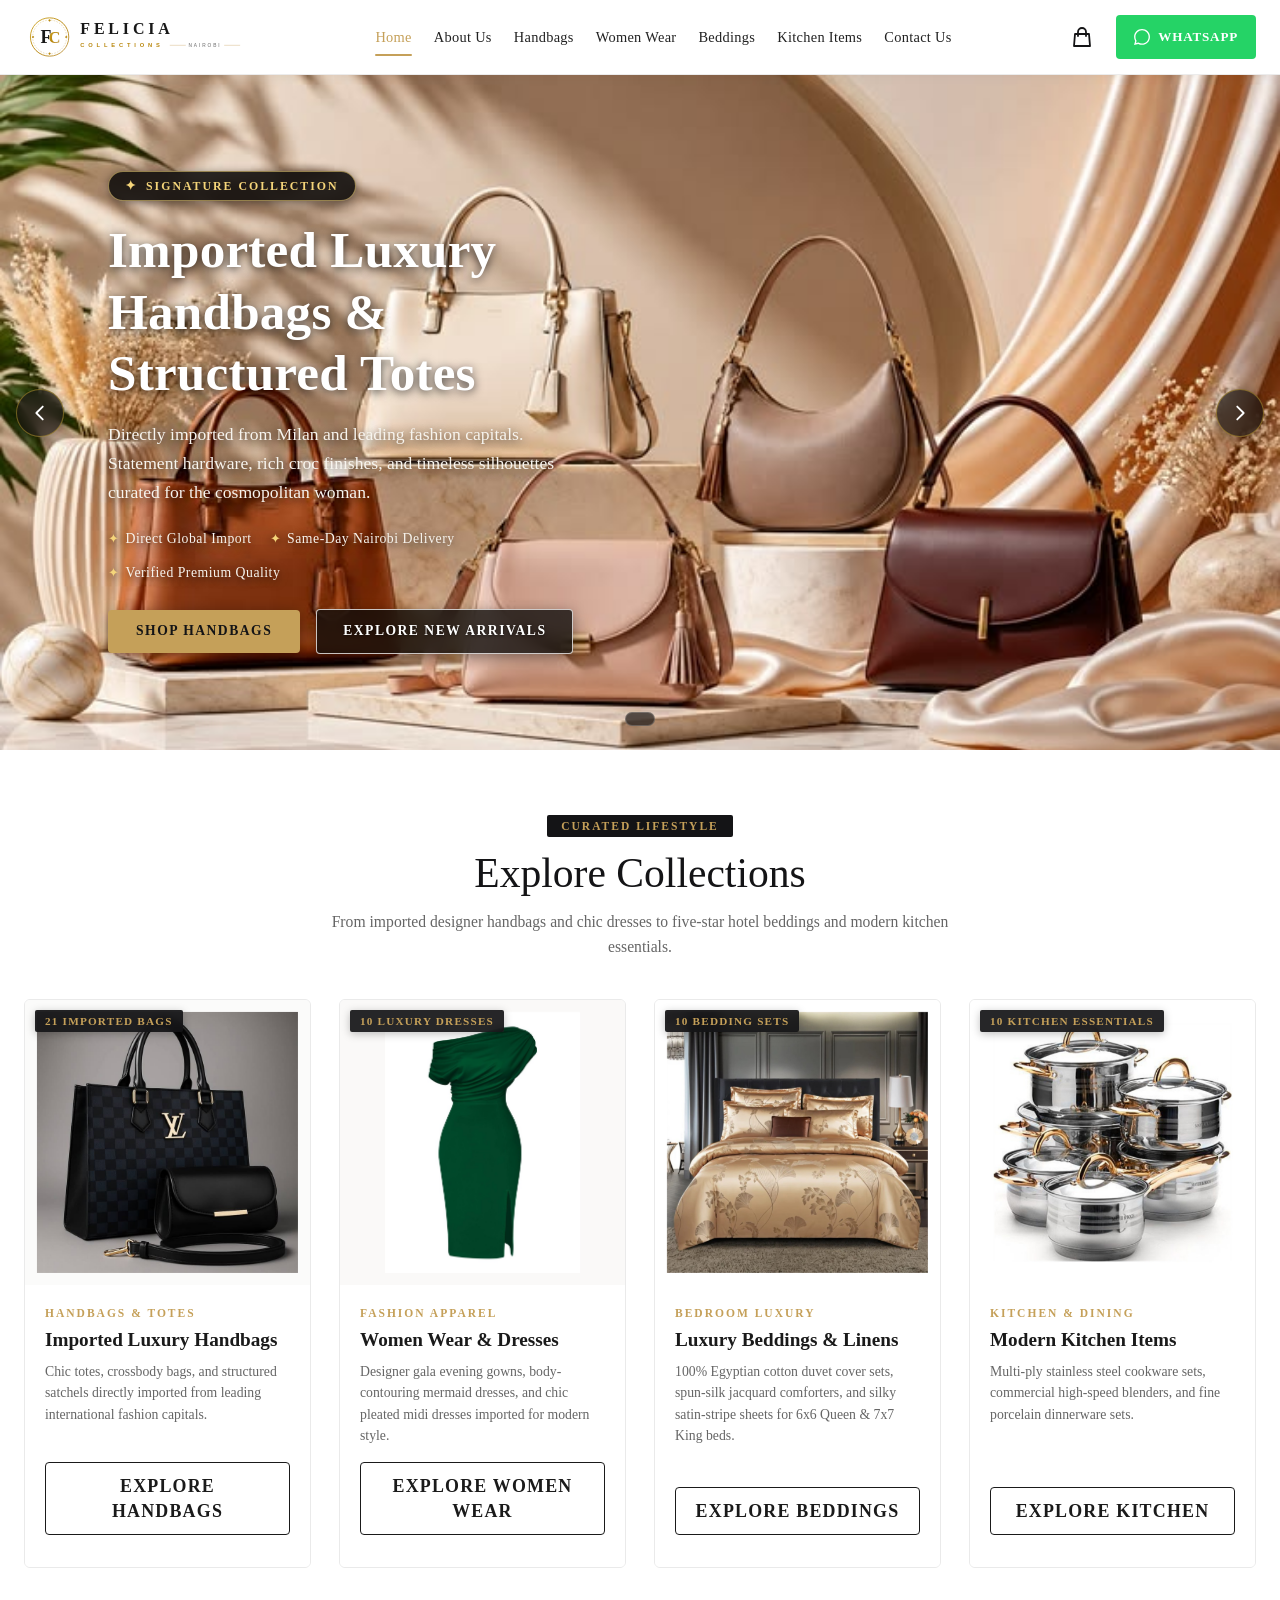
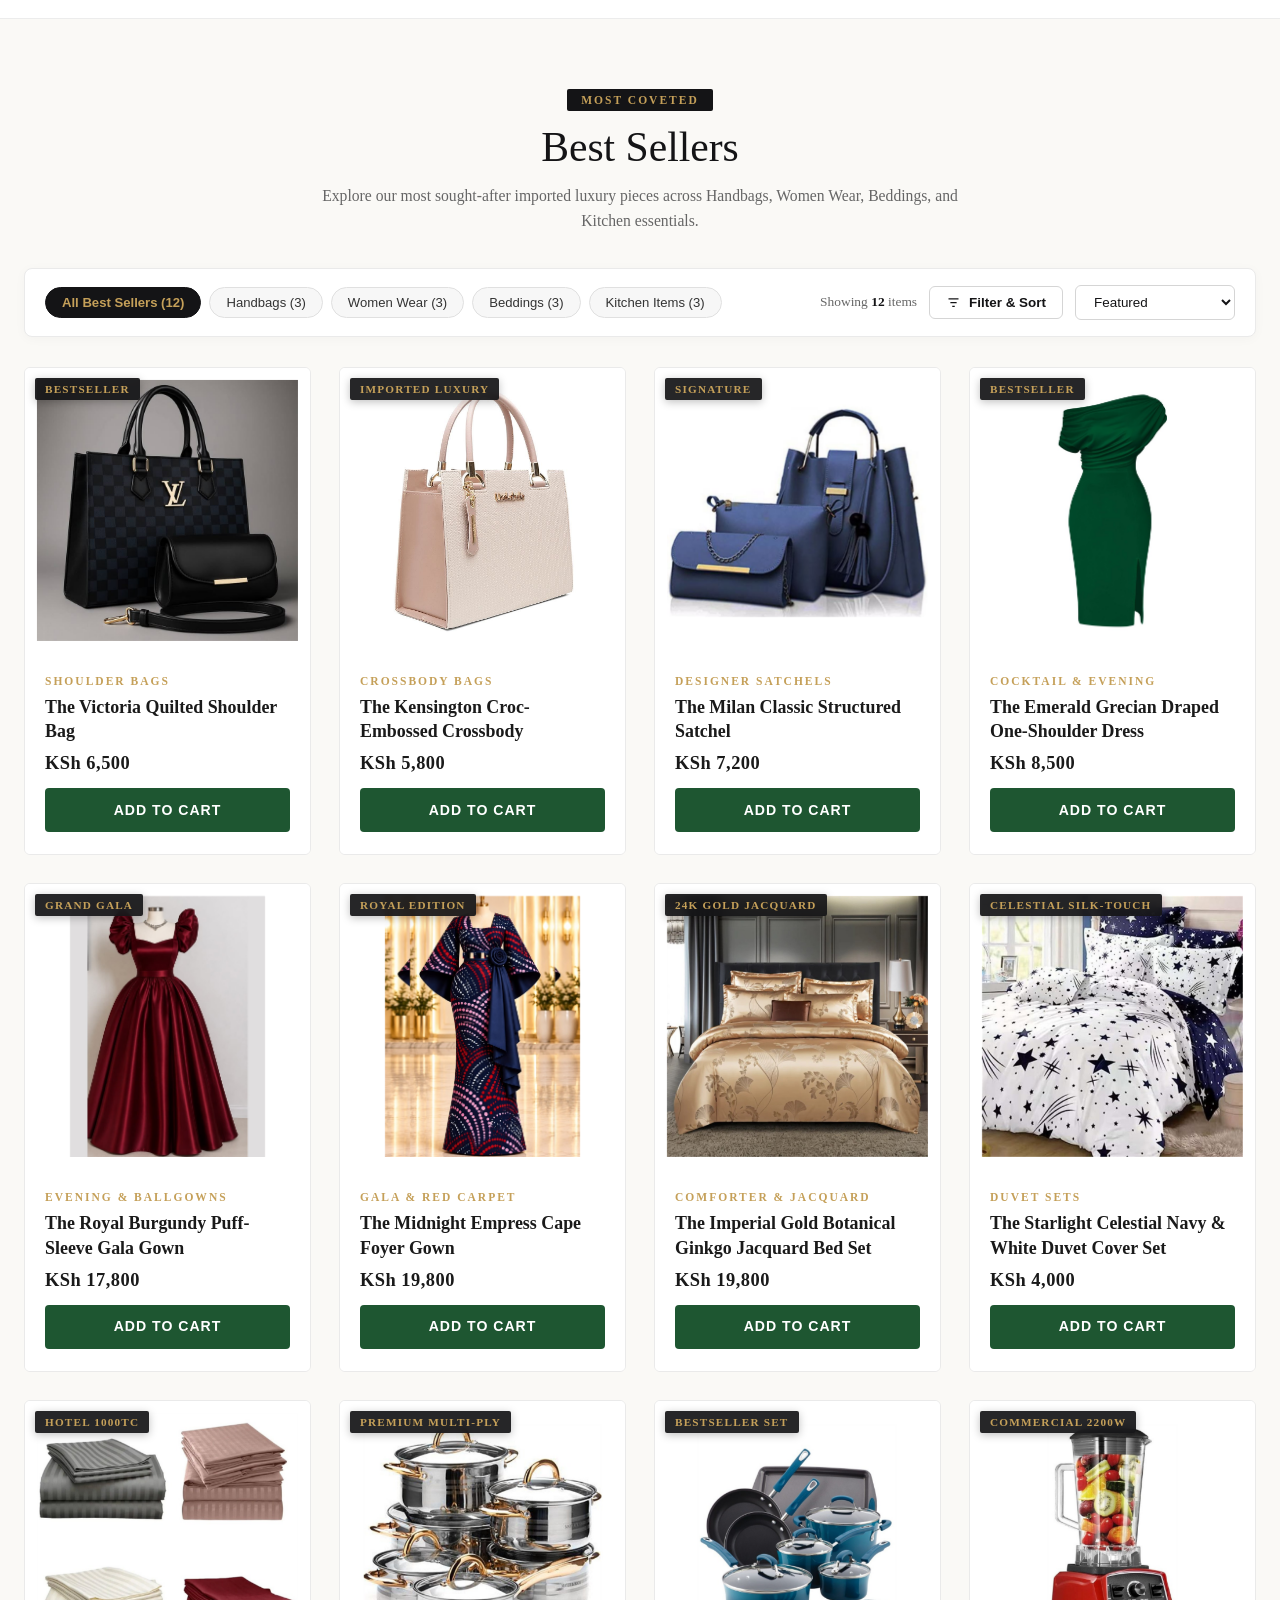
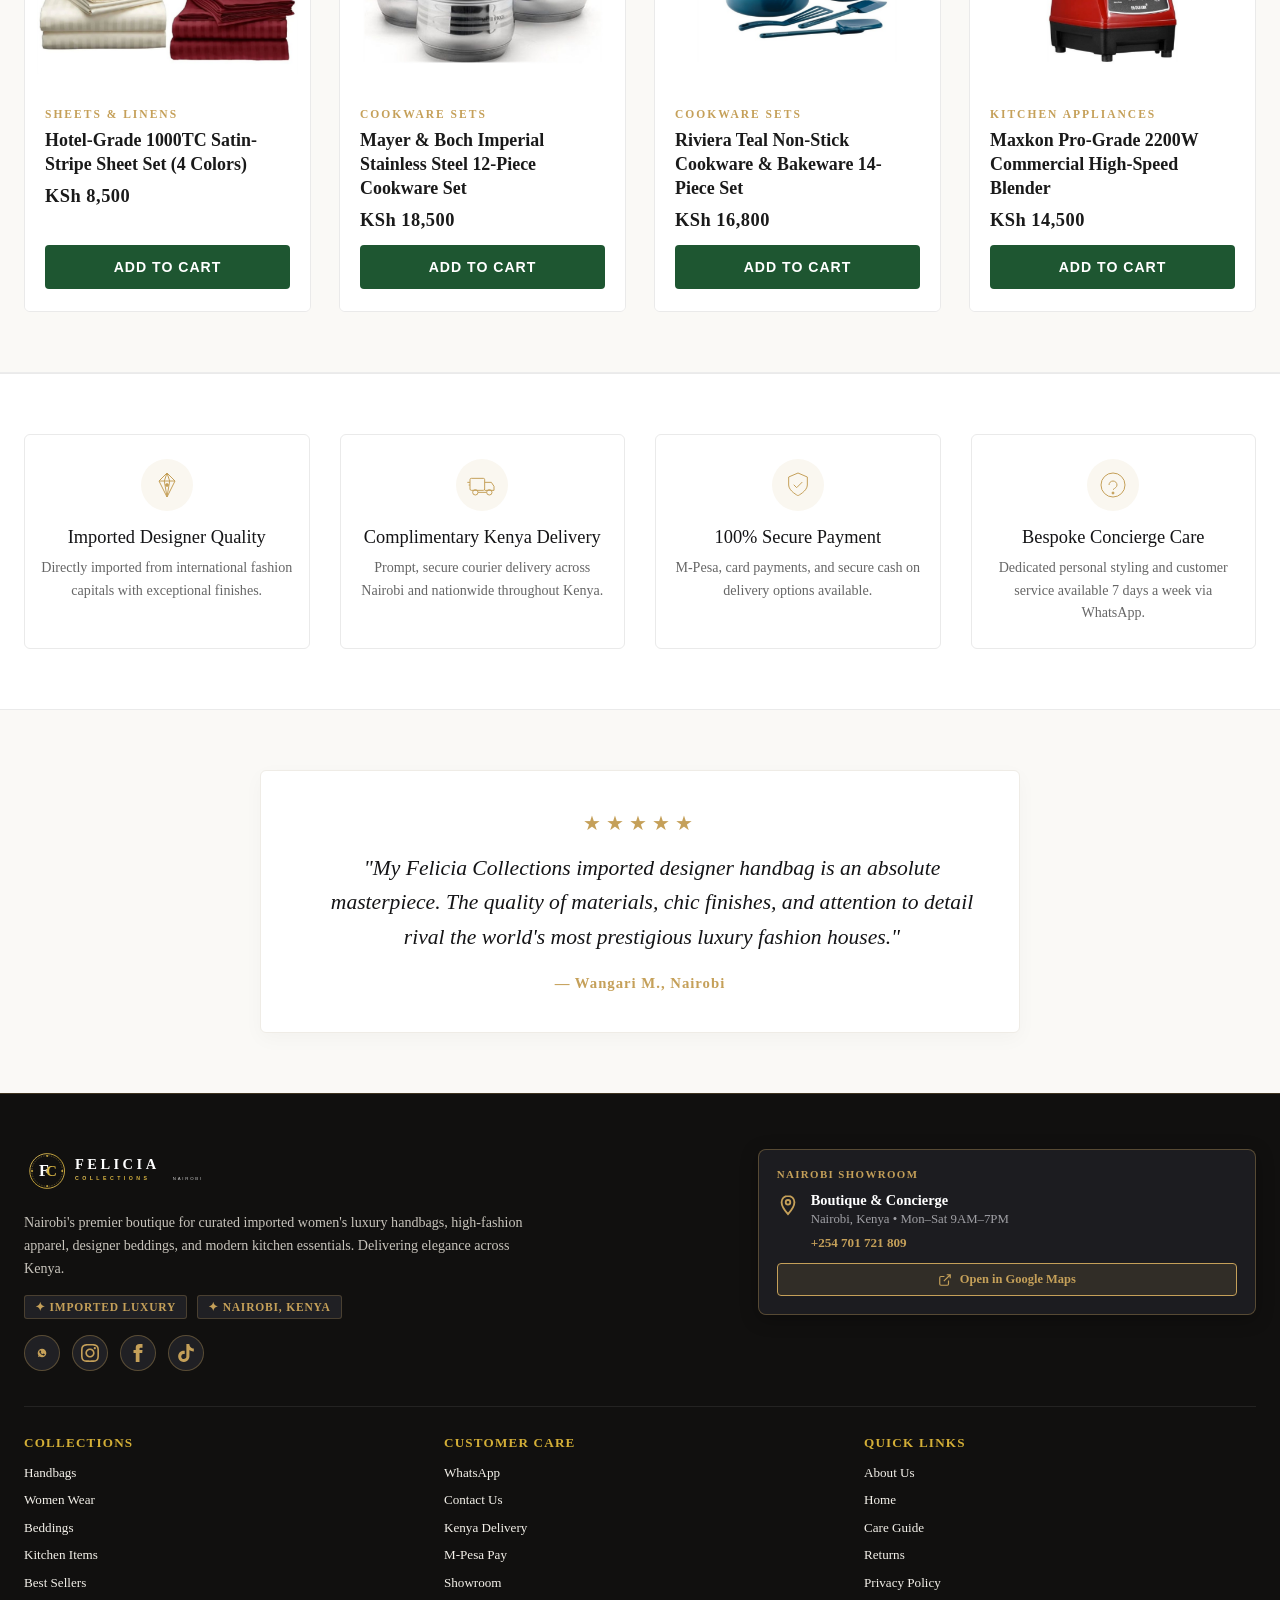
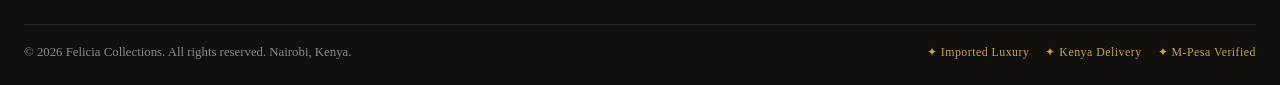
==== commit f79618e5: "Update price of duvet sets 201-204 to KSh 4,000 across catalog, cart, and filters" ====
--- a/index.html
+++ b/index.html
@@ -1784,7 +1784,7 @@
           </div>
 
           <!-- Bedding 2 -->
-          <div class="felicia-product-card" data-id="201" data-category="beddings" data-color="white" data-price="11800">
+          <div class="felicia-product-card" data-id="201" data-category="beddings" data-color="white" data-price="4000">
             <div class="felicia-card-img-wrapper" onclick="openProductModal(201)">
               <img src="images/bedding-item-1.jpg" alt="The Starlight Celestial Navy &amp; White Duvet Cover Set" loading="lazy">
               <span class="felicia-card-badge">Celestial Silk-Touch</span>
@@ -1792,7 +1792,7 @@
             <div class="felicia-card-body">
               <div class="felicia-card-category">Duvet Sets</div>
               <a href="javascript:void(0)" onclick="openProductModal(201)" class="felicia-product-title-link">The Starlight Celestial Navy &amp; White Duvet Cover Set</a>
-              <div class="felicia-card-price">KSh 11,800</div>
+              <div class="felicia-card-price">KSh 4,000</div>
               <button type="button" class="felicia-btn-add-to-cart" onclick="addToCart(201)">ADD TO CART</button>
             </div>
           </div>
--- a/css/felicia-carousel-filters.css
+++ b/css/felicia-carousel-filters.css
@@ -556,17 +556,87 @@
 }
 
 
+/* Card Multi-Image Slideshow Dots */
+/* Card Multi-Image Slideshow Dots (Hidden per user request for clean luxury visuals) */
+.felicia-card-dots {
+  display: none !important;
+  visibility: hidden !important;
+  opacity: 0 !important;
+  pointer-events: none !important;
+}
+
+/* Multi-Image Cinematic Ultra-Slow Seamless Dissolve System */
+.felicia-card-img-wrapper {
+  position: relative !important;
+  overflow: hidden !important;
+}
+
+.felicia-card-img-wrapper img {
+  transition: transform 0.4s ease, opacity 2.5s cubic-bezier(0.42, 0, 0.58, 1) !important;
+  will-change: opacity, transform;
+}
+
+.felicia-card-img-crossfade {
+  position: absolute !important;
+  top: 0 !important;
+  left: 0 !important;
+  width: 100% !important;
+  height: 100% !important;
+  max-width: 100% !important;
+  object-fit: contain !important;
+  object-position: center center !important;
+  display: block !important;
+  border: 0 !important;
+  padding: 12px !important;
+  box-sizing: border-box !important;
+  pointer-events: none !important;
+  opacity: 0;
+  z-index: 2 !important;
+  transition: opacity 2.5s cubic-bezier(0.42, 0, 0.58, 1) !important;
+  will-change: opacity;
+}
+
+@media (max-width: 767px) {
+  .felicia-card-img-crossfade {
+    padding: 6px !important;
+  }
+}
+
+.felicia-card-badge {
+  z-index: 6 !important;
+}
+
 /* ========================================================
    FELICIA COLLECTIONS - LUXURY RESPONSIVE FOOTER
    ======================================================== */
 .felicia-luxury-footer {
-  background: #141416 !important;
+  background: #11100F !important;
+  background-color: #11100F !important;
   color: #FFFFFF !important;
   padding: 55px 0 25px 0 !important;
   border-top: 1px solid rgba(197, 160, 89, 0.25) !important;
   width: 100% !important;
   box-sizing: border-box !important;
   overflow-x: clip !important;
+}
+
+.felicia-luxury-footer .felicia-footer-heading {
+  color: #D4AF37 !important;
+}
+.felicia-luxury-footer .felicia-footer-summary {
+  color: #C8C4BC !important;
+}
+.felicia-luxury-footer .felicia-footer-links li a {
+  color: #F5F2EB !important;
+}
+.felicia-luxury-footer .felicia-footer-links li a:hover {
+  color: #D4AF37 !important;
+}
+.felicia-luxury-footer .footer-logo,
+.felicia-luxury-footer .felicia-footer-logo-link img {
+  filter: brightness(1) invert(0) !important;
+  opacity: 1 !important;
+  display: block !important;
 }
 
 .felicia-footer-top {
